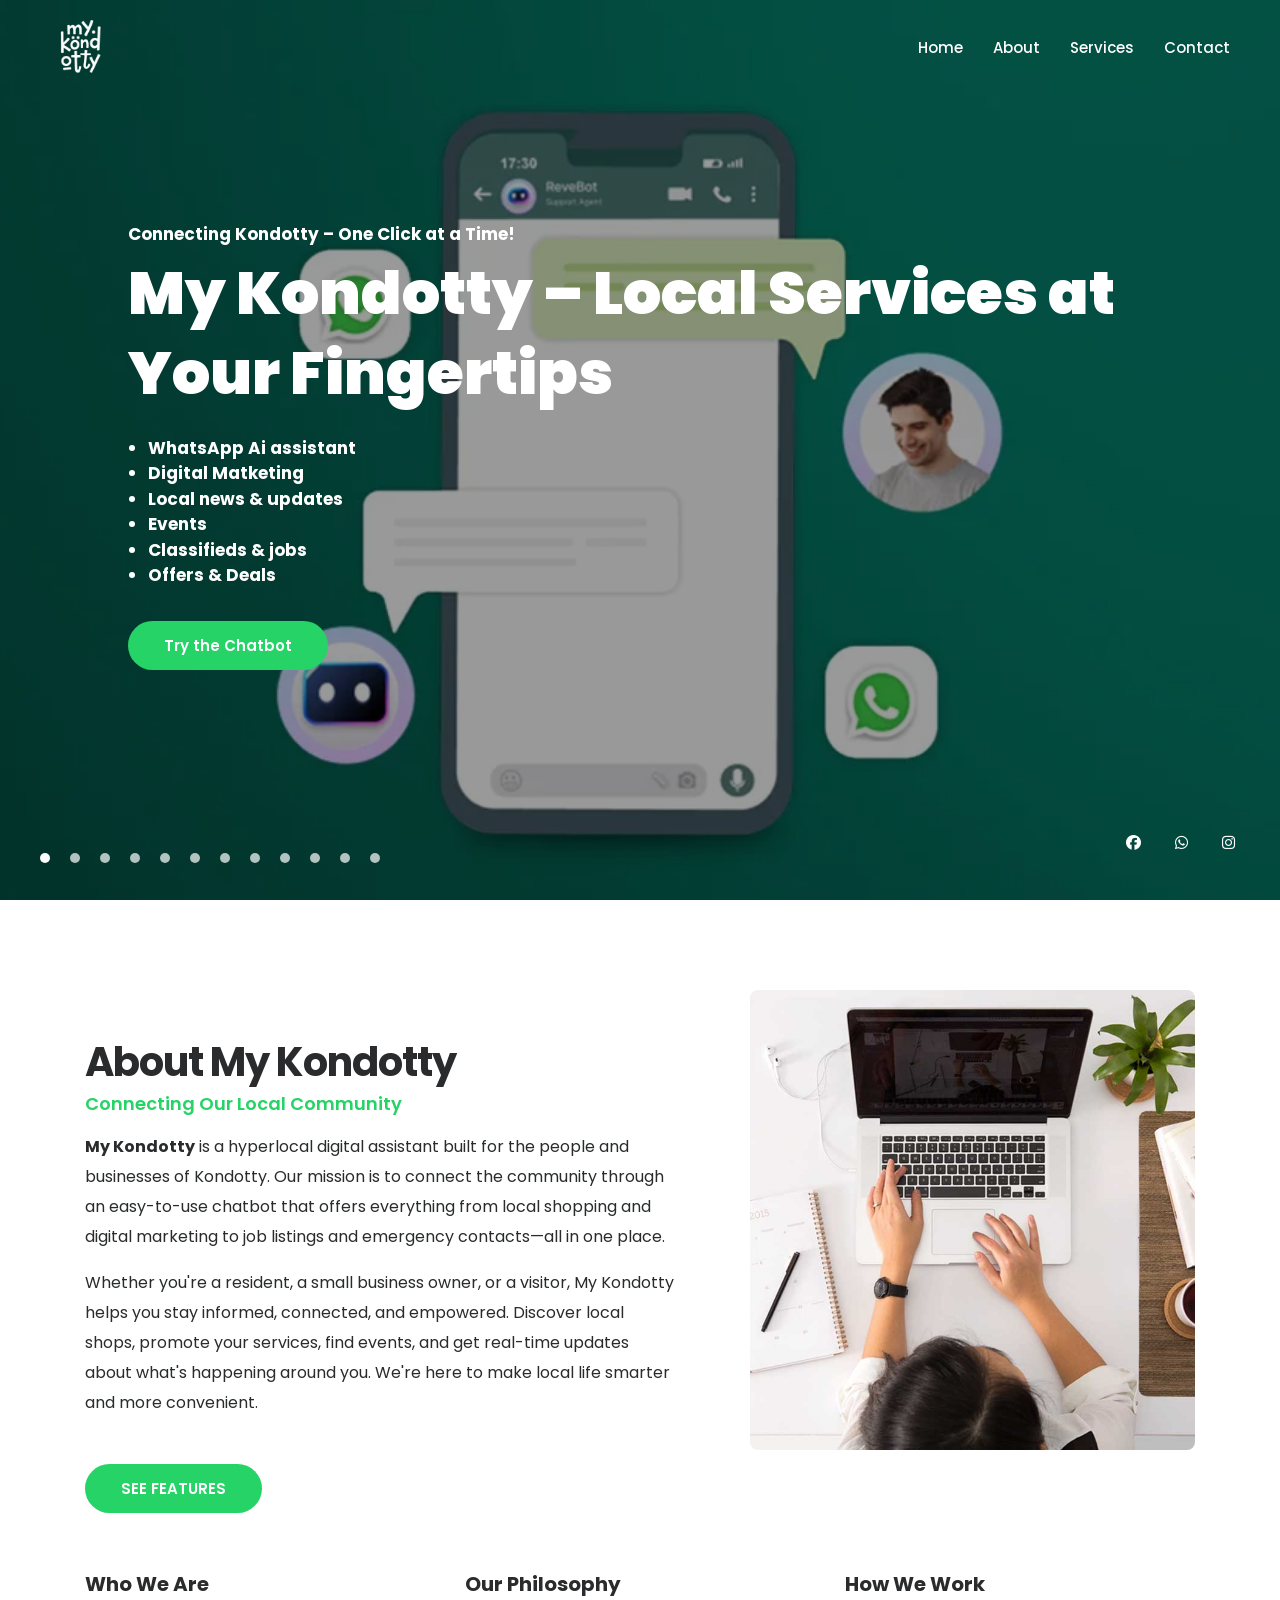
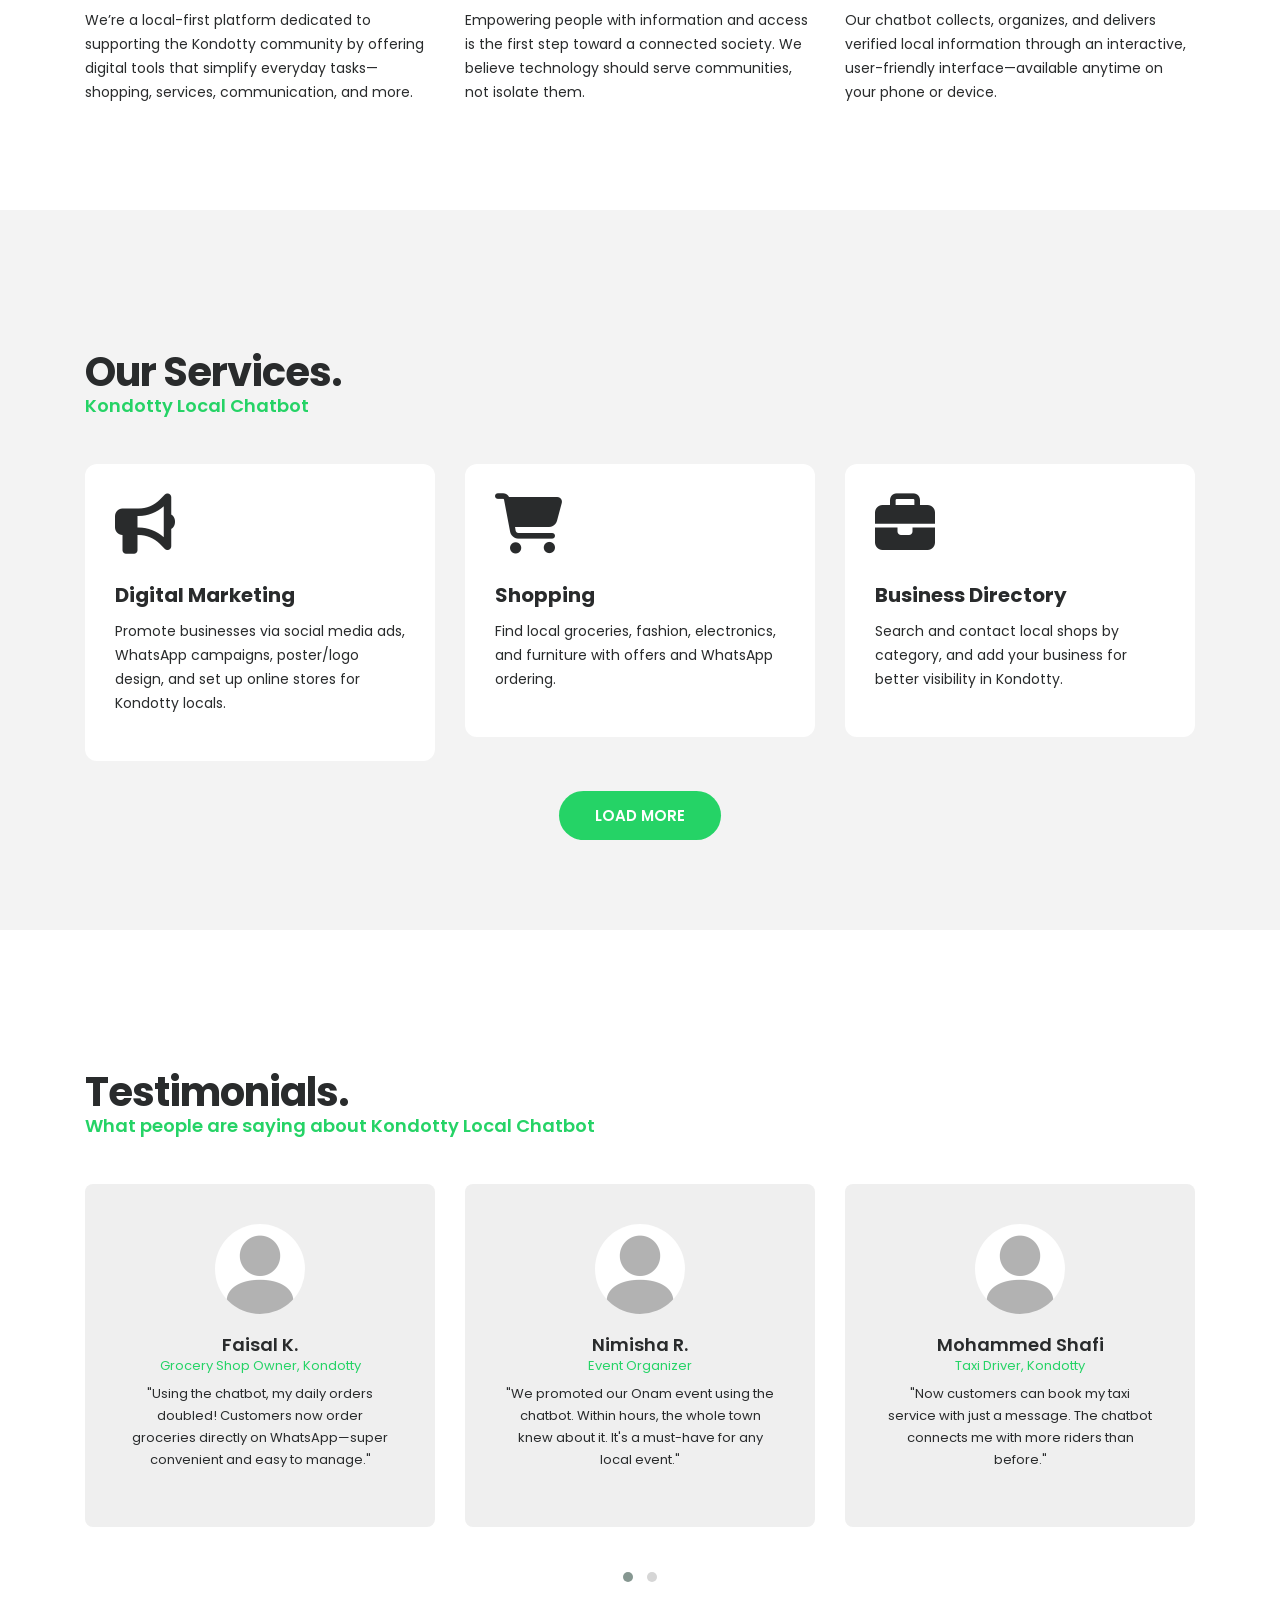
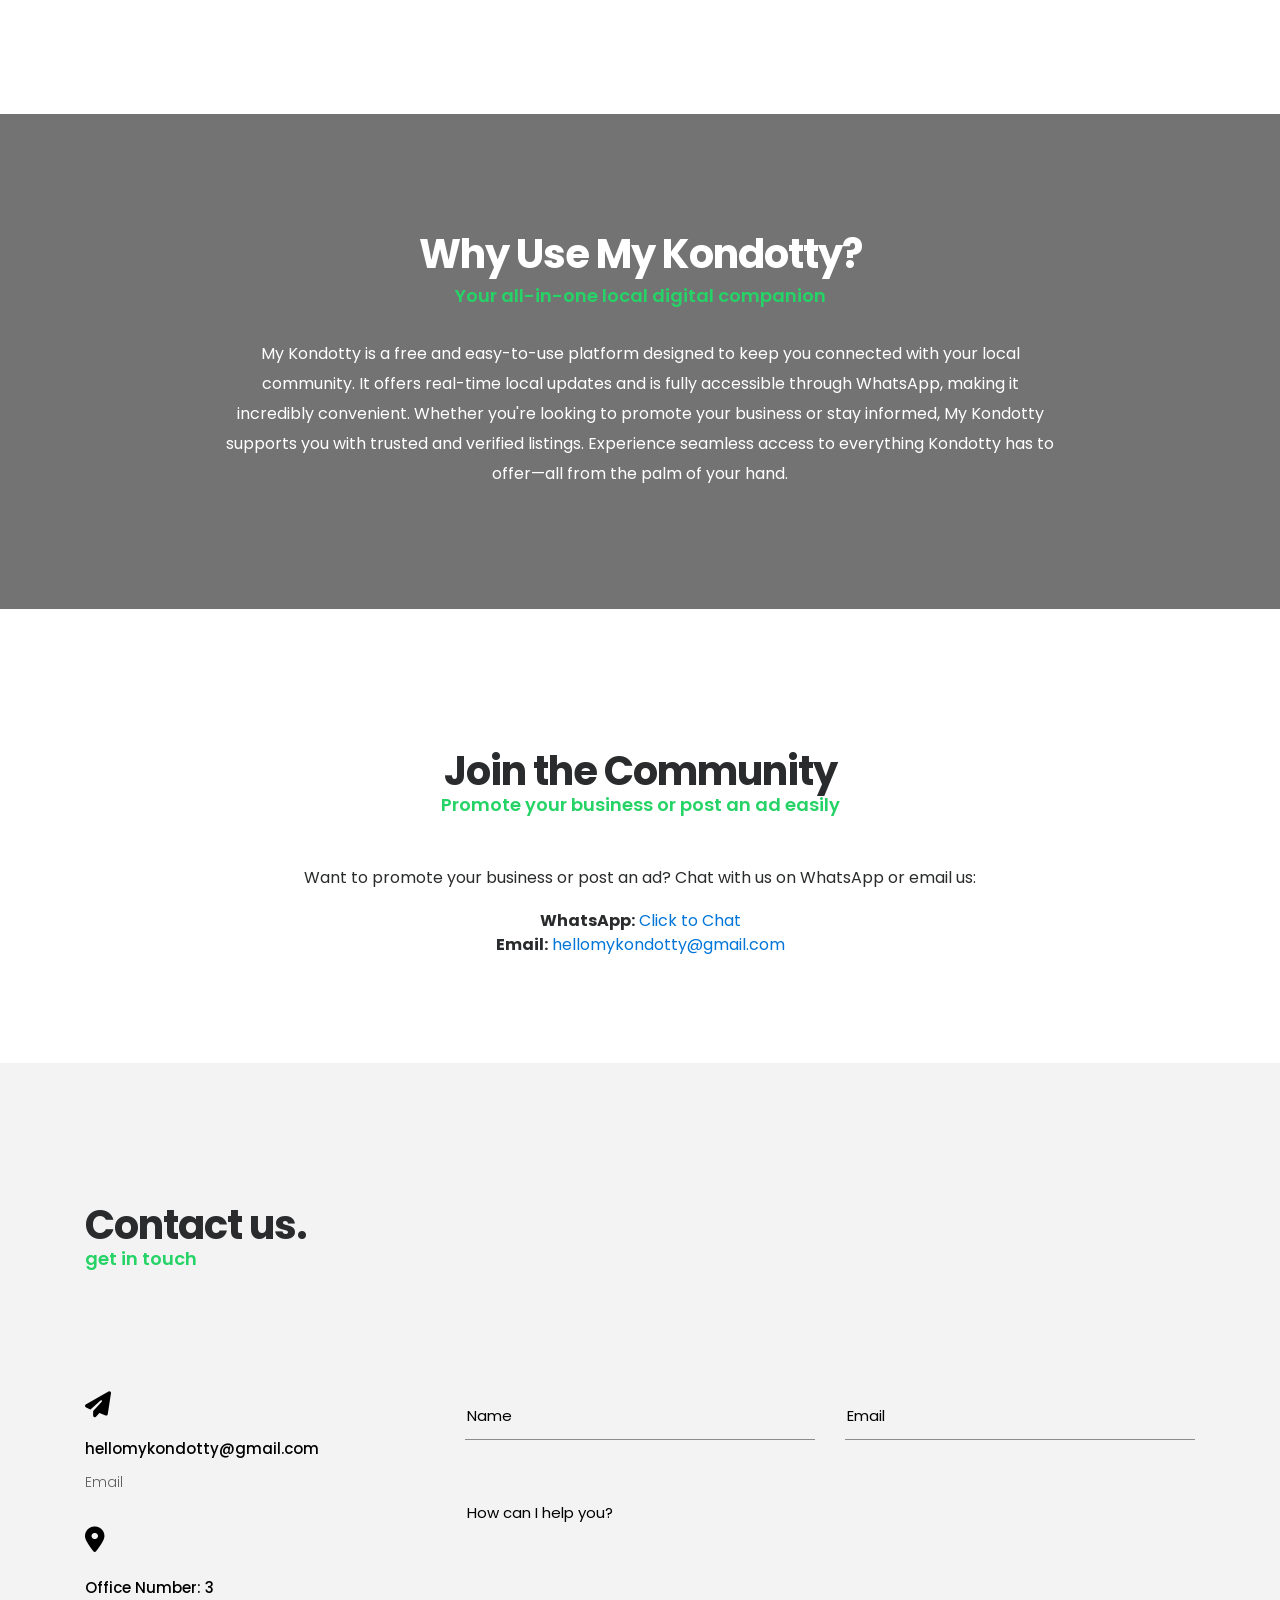
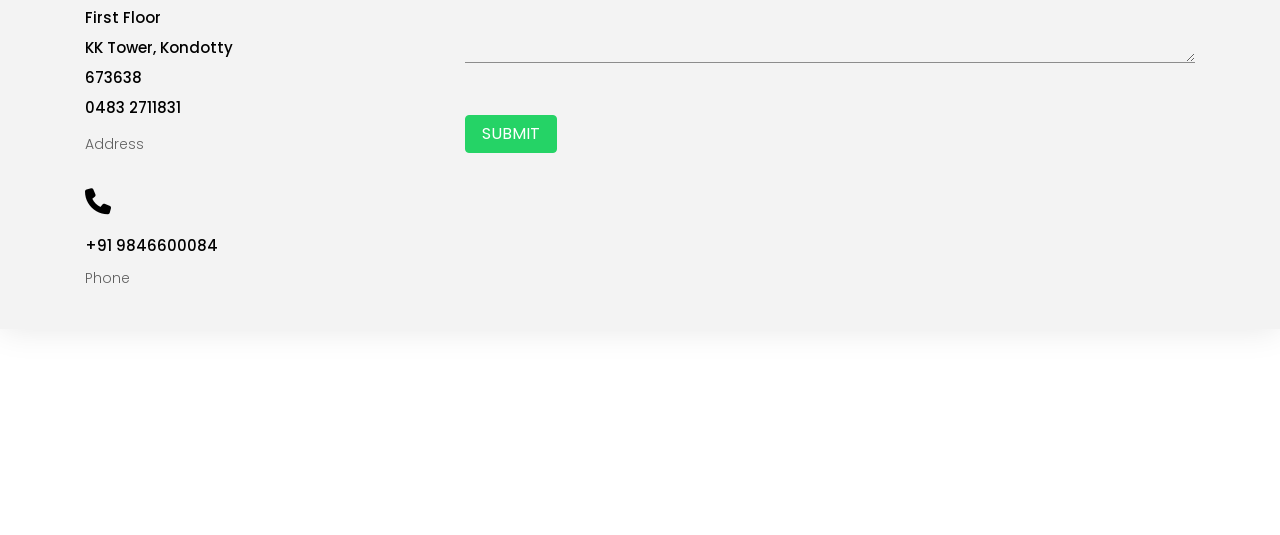
==== index.html @ e748c1de "up" ====
<!DOCTYPE html>
<html lang="en">

<head>
  <title>My Kondotty – Local Services at Your Fingertips</title>
  <meta charset="UTF-8">
  <meta name="description" content="My Kondotty – Local Services at Your Fingertips">
  <meta name="keywords" content="onepage, portfolio">
  <meta name="viewport" content="width=device-width, initial-scale=1.0">

  <!-- Favicon -->
  <link rel="icon" type="image/png" href="img/logo.png">

  <!-- Stylesheets -->
  <link rel="stylesheet" href="font/stylesheet.css" />
  <link rel="stylesheet" href="css/style.css" />

  <!-- Font icons -->
  <link rel="stylesheet" href="icon-fonts/fontawesome-5.0.6/css/fontawesome-all.min.css" />
  <link rel="stylesheet" href="icon-fonts/flat-icon/flaticon.css" />

  <!-- Google Font -->
  <link href="https://fonts.googleapis.com/css?family=Poppins:400,500,600,700,800&amp;display=swap" rel="stylesheet">
  <link rel="stylesheet" href="https://cdnjs.cloudflare.com/ajax/libs/font-awesome/6.4.0/css/all.min.css">

</head>
<style>
.button {
  display: inline-block;
  border: 0;
  font-weight: 600;
  padding: 13px 36px;
  color: #fff;
  font-size: 15px;
  line-height: 23px;
  border-radius: 50px;
  -webkit-border-radius: 50px;
  -moz-border-radius: 50px;
  -ms-border-radius: 50px;
  -o-border-radius: 50px;
  transition: all ease 0.3s;
  -webkit-transition: all ease 0.3s;
  -moz-transition: all ease 0.3s;
  -ms-transition: all ease 0.3s;
  -o-transition: all  ease 0.3s;
}
.button:hover {
  background: #fff;
  color: #000;
  text-decoration: none;
  box-shadow: 0px 0px 20px rgba(0, 0, 0, 0.2);
}
.button:active {
  background: #fff;
  color: #000;
  text-decoration: none;
  box-shadow: 0px 0px 20px rgba(0, 0, 0, 0.2);
}

.swiper-slide {
  background-position: center;
}

.site-btn {
  background-color: #25d366;
}
</style>
<body>

  <!-- PRELOADER -->
  <div id="preloader">
    <div class="loading-area">
      <div class="logo"><img src="img/logo.png" alt=""></div>
      <span>loading...</span>
    </div>
    <div class="left-side"></div>
    <div class="right-side"></div>
  </div>

<!-- HEADER 
==================================================-->
<header>
  <!-- Logo -->
  <div class="logo">
    <img src="img/logo.png" alt="">
  </div>
   <div class="nav-icon">
      <span></span>
      <span></span>
      <span></span>
  </div> 
  <!-- Navigation -->
  <nav>
    <ul>
      <li><a href="index.html"><span data-hover="Home">Home</span></a></li>
      <li><a href="about.html"><span data-hover="About">About</span></a></li>
      <li><a href="services.html"><span data-hover="Services">Services</span></a></li>
      <li><a href="contact.html"><span data-hover="Contact">Contact</span></a></li>
    </ul>
  </nav>
</header>

<div class="wrapper">

    <!-- SLIDER 
==================================================-->
<div class="hero" id="hero">
  <!-- Swiper -->
  <div class="swiper-container classic">
    <div class="swiper-wrapper">
      <!-- Slide: Digital Marketing -->
      <!-- New Slide for Kondotty Chatbot -->
      <div class="swiper-slide" style="background-image:url(img/whatsapp.jpg)">
        <div class="slider-content">
          <span>Connecting Kondotty – One Click at a Time!</span>
          <h1>My Kondotty – Local Services at Your Fingertips</h1>
          <span><ul style="margin-top: 20px; list-style-type: disc; padding-left: 20px; color: #fff;">
            <li>WhatsApp Ai assistant</li>
            <li>Digital Matketing</li>
            <li>Local news & updates</li>
            <li>Events </li>
            <li>Classifieds & jobs</li>
            <li>Offers & Deals</li>
          </ul></span>
          <br>
          <span><a href="https://wa.me/919846600084" target="_blank" class="btn btn-success button mt-3">Try the Chatbot</a></span>
          <!-- <a href="https://wa.me/919846600084"class="btn btn-success"> WhatsApp></a> -->
        </div>
      </div>
      <!-- Slide: Shopping -->
      <div class="swiper-slide" style="background-image:url(img/shoppingslide.jpg)">
        <div class="slider-content">
          <span>Local Shops at Your Fingertips</span>
          <h1>Shop Kondotty</h1>
          <span><ul style="margin-top: 20px; list-style-type: disc; padding-left: 20px; color: #fff;">
            <li>Grocery & Daily Needs</li>
            <li>Clothing & Fashion</li>
            <li>Electronics & Mobiles</li>
            <li>Furniture & Home Items</li>
            <li>Shop Offers & Discounts</li>
            <li>Order via WhatsApp</li>
          </ul></span>
          <br>
          <span><a href="https://wa.me/919846600084" target="_blank" class="btn btn-success button mt-3">Browse Deals</a></span>
        </div>
      </div>
      
      <!-- Slide: Business Directory -->
      <div class="swiper-slide" style="background-image:url(img/serviceslide.jpg)">
        <div class="slider-content">
          <span>Find Any Service or Shops</span>
          <h1>Local Business Directory</h1>
          <span><ul style="margin-top: 20px; list-style-type: disc; padding-left: 20px; color: #fff;">
            <li>Search Local Shops & Services</li>
            <li>View by Category (e.g., Medical, Auto, Hardware)</li>
            <li>Contact & Directions</li>
            <li>Add My Business</li>
          </ul></span>
          <br>
          <!-- <a href="#directory" class="site-btn top_30">Search Now</a> -->
          <span><a href="https://wa.me/919846600084" target="_blank" class="btn btn-success button mt-3">Search Now</a></span>
        </div>
      </div>
      <!-- Slide: Local News -->
      <div class="swiper-slide" style="background-image:url(img/newsslide.jpg)">
        <div class="slider-content">
          <span>Stay Updated with</span>
          <h1>Kondotty News</h1>
          <span><ul style="margin-top: 20px; list-style-type: disc; padding-left: 20px; color: #fff;">
            <li>Kondotty Area News</li>
            <li>Weather Alerts</li>
            <li>Traffic / Road Updates</li>
            <li>Government Announcements</li>
          </ul></span>
          <br>
          <!-- <a href="#directory" class="site-btn top_30">Search Now</a> -->
          <span><a href="https://wa.me/919846600084" target="_blank" class="btn btn-success button mt-3">Read Updates</a></span>
          <!-- <a href="#news" class="site-btn top_30">Read Updates</a> -->
        </div>
      </div>
      <div class="swiper-slide" style="background-image:url(img/digital-marketing.jpg)">
        <div class="slider-content">
          <span>Boost Your Business with</span>
          <h1>Digital Marketing</h1>
          <span><ul style="margin-top: 20px; list-style-type: disc; padding-left: 20px; color: #fff;">
            <li>Promote My Business</li>
            <li>Social Media Ads</li>
            <li>WhatsApp Business Setup</li>
            <li>Poster / Logo Design</li>
            <li>Website or Online Store Setup</li>
          </ul></span>
          <br>
          <!-- <a href="#directory" class="site-btn top_30">Search Now</a> -->
          <span><a href="https://wa.me/919846600084" target="_blank" class="btn btn-success button mt-3">Explore Now</a></span>
          <!-- <a href="#digital-marketing" class="site-btn top_30">Explore Now</a> -->
        </div>
      </div>
      <div class="swiper-slide" style="background-image:url(img/event.jpg)">
        <div class="slider-content">
          <span>Don't Miss What's Happening</span>
          <h1>Local Events</h1>
          <span>
            <ul style="margin-top: 20px; list-style-type: disc; padding-left: 20px; color: #fff;">
              <li>Upcoming Events & Programs</li>
              <li>Festival Celebrations</li>
              <li>Public Notices</li>
              <li>Add My Event</li>
            </ul>
          </span>
          <br>
          <span>
            <a href="https://wa.me/919846600084" target="_blank" class="btn btn-success button mt-3">Explore Now</a>
          </span>
        </div>
      </div>
      <div class="swiper-slide" style="background-image:url(img/jobs.jpg)">
        <div class="slider-content">
          <span>Find or Post with Ease</span>
          <h1>Classifieds & Jobs</h1>
          <span>
            <ul style="margin-top: 20px; list-style-type: disc; padding-left: 20px; color: #fff;">
              <li>Buy/Sell (Phones, Furniture, Bikes, etc.)</li>
              <li>Rental Homes / Property Listings</li>
              <li>Job Openings (Full-time, Part-time)</li>
              <li>Post a Job or Classified</li>
            </ul>
          </span>
          <br>
          <span>
            <a href="https://wa.me/919846600084" target="_blank" class="btn btn-success button mt-3">Explore Now</a>
          </span>
        </div>
      </div>
      <div class="swiper-slide" style="background-image:url(img/taxi.jpg)">
        <div class="slider-content">
          <span>Quick & Reliable Transport</span>
          <h1>Local Taxi Services</h1>
          <span>
            <ul style="margin-top: 20px; list-style-type: disc; padding-left: 20px; color: #fff;">
              <li>Book Local Auto / Taxi</li>
              <li>Airport Pickup / Drop</li>
              <li>Contact Local Drivers</li>
              <li>Share a Ride (Coming Soon)</li>
            </ul>
          </span>
          <br>
          <span>
            <a href="https://wa.me/919846600084" target="_blank" class="btn btn-success button mt-3">Explore Now</a>
          </span>
        </div>
      </div>
      <div class="swiper-slide" style="background-image:url(img/appoinment.webp)">
        <div class="slider-content">
          <span>Book Services Hassle-Free</span>
          <h1>Appointment & Booking</h1>
          <span>
            <ul style="margin-top: 20px; list-style-type: disc; padding-left: 20px; color: #fff;">
              <li>Doctor Appointments</li>
              <li>Beautician / Salon Booking</li>
              <li>Electrician / Plumber Visit</li>
              <li>Meeting or Service Slot Booking</li>
            </ul>
          </span>
          <br>
          <span>
            <a href="https://wa.me/919846600084" target="_blank" class="btn btn-success button mt-3">Explore Now</a>
          </span>
        </div>
      </div>
      <div class="swiper-slide" style="background-image:url(img/offer.avif)">
        <div class="slider-content">
          <span>Don't Miss a Deal</span>
          <h1>Offer Zone</h1>
          <span>
            <ul style="margin-top: 20px; list-style-type: disc; padding-left: 20px; color: #fff;">
              <li>Today’s Local Deals</li>
              <li>Festival / Seasonal Discounts</li>
              <li>Shop-specific Offers</li>
              <li>Submit Your Offer</li>
            </ul>
          </span>
          <br>
          <span>
            <a href="https://wa.me/919846600084" target="_blank" class="btn btn-success button mt-3">Explore Now</a>
          </span>
        </div>
      </div>
      <div class="swiper-slide" style="background-image:url(img/emergency-services.jpg)">
        <div class="slider-content">
          <span>Help When You Need It Most</span>
          <h1>Emergency Services</h1>
          <span>
            <ul style="margin-top: 20px; list-style-type: disc; padding-left: 20px; color: #fff;">
              <li>Police, Fire, Ambulance (with contact)</li>
              <li>Nearby Hospitals / Clinics</li>
              <li>Women / Child Helpline</li>
              <li>Disaster Help Numbers</li>
            </ul>
          </span>
          <br>
          <span>
            <a href="https://wa.me/919846600084" target="_blank" class="btn btn-success button mt-3">Explore Now</a>
          </span>
        </div>
      </div>
      <div class="swiper-slide" style="background-image:url(img/local-worker-services.jpg)">
        <div class="slider-content">
          <span>Skilled Help Near You</span>
          <h1>Local Worker Services</h1>
          <span>
            <ul style="margin-top: 20px; list-style-type: disc; padding-left: 20px; color: #fff;">
              <li>Electricians</li>
              <li>Plumbers</li>
              <li>Carpenters</li>
              <li>Cleaners & Housemaids</li>
              <li>Mechanics / Technicians</li>
              <li>Tailors / Beauticians</li>
              <li>Post a Work Request</li>
            </ul>
          </span>
          <br>
          <span>
            <a href="https://wa.me/919846600084" target="_blank" class="btn btn-success button mt-3">Explore Now</a>
          </span>
        </div>
      </div>
                                          
    </div>
    <!-- Add Pagination -->
    <div class="swiper-pagination"></div>
  </div>

  <!-- Social Links -->
  <div class="social">
    <a href="https://www.facebook.com/share/15vvh87edX/?mibextid=wwXIfr"><i class="fab fa-facebook"></i></a>
    <a href="https://wa.me/919846600084"><i class="fab fa-whatsapp" aria-hidden="true"></i></a>
    <a href="https://www.instagram.com/my.kondotty?igsh=MXNwcGh4cWpsdzNvNA%3D%3D&utm_source=qr "><i class="fab fa-instagram" aria-hidden="true"></i></a>
  </div>
</div>


    <!-- ABOUT 
==================================================-->
<section id="about" class="about">
  <div class="container wow fadeInUp">
    <div class="row">
      <!-- Left Side -->
      <div class="col-lg-7 text box-animation">
        <div class="section-title bottom_15 top_30">
          <h2 class="title mb-3">About My Kondotty</h2>
          <span>Connecting Our Local Community</span>
        </div>
        <p><strong>My Kondotty</strong> is a hyperlocal digital assistant built for the people and businesses of Kondotty. Our mission is to connect the community through an easy-to-use chatbot that offers everything from local shopping and digital marketing to job listings and emergency contacts—all in one place.</p>
        <p>Whether you're a resident, a small business owner, or a visitor, My Kondotty helps you stay informed, connected, and empowered. Discover local shops, promote your services, find events, and get real-time updates about what's happening around you. We're here to make local life smarter and more convenient.</p>
        <a href="#portfolio" class="site-btn top_30">SEE FEATURES</a>
      </div>
      <!-- Right Side -->
      <div class="col-lg-5 image">
        <figure>
          <img src="img/about.jpg" alt="My Kondotty">
        </figure>
      </div>
    </div> <!-- row end -->

    <div class="row top_60 infos">
      <div class="col-lg-4 info">
        <h3 class="second-title">Who We Are</h3>
        <p>We’re a local-first platform dedicated to supporting the Kondotty community by offering digital tools that simplify everyday tasks—shopping, services, communication, and more.</p>
      </div>
      <div class="col-lg-4 info">
        <h3 class="second-title">Our Philosophy</h3>
        <p>Empowering people with information and access is the first step toward a connected society. We believe technology should serve communities, not isolate them.</p>
      </div>
      <div class="col-lg-4 info">
        <h3 class="second-title">How We Work</h3>
        <p>Our chatbot collects, organizes, and delivers verified local information through an interactive, user-friendly interface—available anytime on your phone or device.</p>
      </div>
    </div>
  </div> <!-- container end -->
</section>


    <!-- SERVICES 
==================================================-->
<section id="services" class="services graybg">
  <div class="container wow fadeInUp">
    <div class="section-title bottom_15 top_30">
      <h2 class="title">Our Services.</h2>
      <span>Kondotty Local Chatbot</span>
    </div>
    <!-- Services -->
    <div class="row">
      <!-- Digital Marketing -->
      <div class="col-lg-4">
        <div class="service">
          <i class="fas fa-bullhorn"></i>
          <h3 class="second-title">Digital Marketing</h3>
          <p>Promote businesses via social media ads, WhatsApp campaigns, poster/logo design, and set up online stores for Kondotty locals.</p>
        </div>
      </div>
      <!-- Shopping -->
      <div class="col-lg-4">
        <div class="service">
          <i class="fas fa-shopping-cart"></i> <!-- For Shopping -->
          <h3 class="second-title">Shopping</h3>
          <p>Find local groceries, fashion, electronics, and furniture with offers and WhatsApp ordering.</p>
        </div>
      </div>
      <!-- Business Directory -->
      <div class="col-lg-4">
        <div class="service">
          <i class="fas fa-briefcase"></i> <!-- For Business Directory -->
          <h3 class="second-title">Business Directory</h3>
          <p>Search and contact local shops by category, and add your business for better visibility in Kondotty.</p>
        </div>
      </div>
      <div class="col-lg-12 text-center">
        <a href="services.html" class="site-btn top_30">LOAD MORE</a>
      </div>
    </div>
  </div> <!-- container end -->
</section>

    <!-- TESTIMONIALS 
==================================================-->
<section class="testimonial" id="testimonials">
  <div class="container wow fadeInUp">
    <div class="section-title bottom_15 top_30">
      <h2 class="title">Testimonials.</h2>
      <span>What people are saying about Kondotty Local Chatbot</span>
    </div>
    <div class="owl-carousel owl-theme testimonials" data-autoplay="true" data-items-desktop="3"
      data-items-desktop-small="3" data-items-tablet="2" data-items-tablet-small="1" data-margin="30">

      <!-- Testimonial 1 -->
      <div class="item">
        <div class="outitem">
          <figure><img src="img/default.jpg" alt="shop owner"></figure>
          <div class="name">
            <h3 class="title">Faisal K.</h3>
            <span>Grocery Shop Owner, Kondotty</span>
          </div>
          <p>"Using the chatbot, my daily orders doubled! Customers now order groceries directly on WhatsApp—super convenient and easy to manage."</p>
        </div>
      </div>

      <!-- Testimonial 2 -->
      <div class="item">
        <div class="outitem">
          <figure><img src="img/default.jpg" alt="event planner"></figure>
          <div class="name">
            <h3 class="title">Nimisha R.</h3>
            <span>Event Organizer</span>
          </div>
          <p>"We promoted our Onam event using the chatbot. Within hours, the whole town knew about it. It's a must-have for any local event."</p>
        </div>
      </div>

      <!-- Testimonial 3 -->
      <div class="item">
        <div class="outitem">
          <figure><img src="img/default.jpg" alt="user"></figure>
          <div class="name">
            <h3 class="title">Mohammed Shafi</h3>
            <span>Taxi Driver, Kondotty</span>
          </div>
          <p>"Now customers can book my taxi service with just a message. The chatbot connects me with more riders than before."</p>
        </div>
      </div>

      <!-- Testimonial 4 -->
      <div class="item">
        <div class="outitem">
          <figure><img src="img/default.jpg" alt="resident"></figure>
          <div class="name">
            <h3 class="title">Ruksana M.</h3>
            <span>Local Resident</span>
          </div>
          <p>"From job listings to local deals, I use the Kondotty chatbot almost daily. It feels like having a digital assistant for our town."</p>
        </div>
      </div>

    </div>
  </div>
</section>


   

    <!-- NEWSLETTER 
================================================== -->
<section class="newsletter imagebg text-center">
  <div class="container">
    <div class="section-title center bottom_15 top_30 bottom_45">
      <h2 class="title" style="line-height: 40px;">Why Use My Kondotty?</h2>
      <span>Your all-in-one local digital companion</span>
    </div>
    <p>
      My Kondotty is a free and easy-to-use platform designed to keep you connected with your local community. 
      It offers real-time local updates and is fully accessible through WhatsApp, making it incredibly convenient. 
      Whether you're looking to promote your business or stay informed, My Kondotty supports you with trusted and verified listings. 
      Experience seamless access to everything Kondotty has to offer—all from the palm of your hand.
    </p>
  </div>
</section>


    <!-- OUR NEWS 
================================================== -->
<section id="join" class="join-community text-center">
  <div class="container wow fadeInUp">
    <div class="section-title bottom_15 top_30 bottom_45">
      <h2 class="title">Join the Community</h2>
      <span>Promote your business or post an ad easily</span>
    </div>
    <p>Want to promote your business or post an ad? Chat with us on WhatsApp or email us:</p>
    <ul class="list-unstyled top_20">
      <li><strong>WhatsApp:</strong> <a href="https://wa.me/919846600084" target="_blank">Click to Chat</a></li>
      <li><strong>Email:</strong> <a href="mailto:hellomykondotty@gmail.com ">hellomykondotty@gmail.com </a></li>
    </ul>
  </div>
</section>


    <!-- CONTACT
================================================== -->
    <section id="contact" class="contact graybg">
      <div class="container wow fadeInUp">
        <div class="section-title bottom_15 top_30 bottom_45">
          <h2 class="title">Contact us.</h2>
          <span>get in touch</span>
        </div>
        <!-- Map -->
        

        <div class="getintouch row top_120">
          <!-- contact info -->
          <div class="col-lg-4 contact-info box-animation">
            <!-- info -->
            <div class="info">
              <i class="fas fa-paper-plane"></i>
              <a href="mailto:hellomykondotty@gmail.com">hellomykondotty@gmail.com</a>
              <p> Email </p>
            </div>
            <!-- info -->
            <div class="info top_30">
              <i class="fas fa-map-marker-alt"></i>
              <p class="text">
                Office Number: 3<br>
                First Floor<br>
                KK Tower, Kondotty<br>
                673638<br>
                0483 2711831
              </p>
              <p>Address</p>
            </div>
            <!-- info -->
            <div class="info top_30">
              <i class="fas fa-phone"></i>
              <a href="#">+91 9846600084</a>
              <p> Phone </p>
            </div>
          </div>
          <div class="col-lg-8 contact-form box-animation">
            <!-- contact form -->
            <form class="contact-form">
              <div class="row">
                <!--Name-->
                <div class="col-md-6">
                  <input class="form-inp" type="text" placeholder="Name">
                </div>
                <!--Email-->
                <div class="col-md-6">
                  <input class="form-inp" type="text" placeholder="Email">
                </div>
                <div class="col-md-12">
                  <!--Message-->
                  <textarea placeholder="How can I help you?" rows="7"></textarea>
                  <button id="con_submit" class="btn btn-success top_45 pull-right" type="submit">SUBMIT</button>
                </div>
              </div>
            </form>
          </div>
        </div>

      </div> <!-- Container end -->

      

    </section>

  </div>
  <!-- FOOTER 
================================================== -->
  <footer>
    <div class="container">
      <div class="row">
        <!-- Copyright -->
        <div class="col-lg-4 copyright">
          <a href="index.html"><img src="img/logo.png" alt=""></a>
          <p class="mt-2">© 2025 My Kondotty Creative Agency.</p>
          <p class="policy-link"><a href="privacy_policy.html">Privacy Policy</a></p>
        </div>
        <!-- Social -->
        <div class="col-lg-4 ftr-social">
          <div class="social">
            <a href="https://www.facebook.com/share/15vvh87edX/?mibextid=wwXIfr"><i class="fab fa-facebook"></i> </a>
            <a href="https://wa.me/919846600084"><i class="fab fa-whatsapp" aria-hidden="true"></i> </a>
            <a href="https://www.instagram.com/my.kondotty?igsh=MXNwcGh4cWpsdzNvNA%3D%3D&utm_source=qr "><i class="fab fa-instagram" aria-hidden="true"></i> </a>
            <!-- <a href="#"><i class="fab fa-behance" aria-hidden="true"></i> </a>
            <a href="#"><i class="fab fa-dribbble" aria-hidden="true"></i> </a> -->
          </div>
        </div>
        <!-- Get In Touch -->
        <div class="col-lg-4 getintouch">
          <h3 class="title">Get In Touch</h3>
          <p>hellomykondotty@gmail.com</p>
        </div>
      </div>
    </div>
  </footer>

  <!-- Javascripts -->
  <script src="js/jquery-2.1.4.min.js"></script>
  <script src="js/plugins.js"></script>
  <script src="js/main.js"></script>
  
  <script>
    document.addEventListener("scroll", function () {
      const navbar = document.querySelector(".navbar");
      if (window.scrollY > window.innerHeight * 1.1) { // 110vh
        navbar.classList.add("scrolled");
      } else {
        navbar.classList.remove("scrolled");
      }
    });
  </script>
</body>

</html>
---- font/stylesheet.css ----
@font-face {
    font-family: 'Gilroy';
    src: url('Gilroy-Bold.eot');
    src: url('Gilroy-Boldd41d.eot?#iefix') format('embedded-opentype'),
        url('Gilroy-Bold.woff2') format('woff2'),
        url('Gilroy-Bold.woff') format('woff'),
        url('Gilroy-Bold.ttf') format('truetype');
    font-weight: bold;
    font-style: normal;
}

@font-face {
    font-family: 'Gilroy';
    src: url('Gilroy-ExtraBold.eot');
    src: url('Gilroy-ExtraBoldd41d.eot?#iefix') format('embedded-opentype'),
        url('Gilroy-ExtraBold.woff2') format('woff2'),
        url('Gilroy-ExtraBold.woff') format('woff'),
        url('Gilroy-ExtraBold.ttf') format('truetype');
    font-weight: 800;
    font-style: normal;
}

@font-face {
    font-family: 'Gilroy';
    src: url('Gilroy-Black.eot');
    src: url('Gilroy-Blackd41d.eot?#iefix') format('embedded-opentype'),
        url('Gilroy-Black.woff2') format('woff2'),
        url('Gilroy-Black.woff') format('woff'),
        url('Gilroy-Black.ttf') format('truetype');
    font-weight: 900;
    font-style: normal;
}

@font-face {
    font-family: 'Gilroy';
    src: url('Gilroy-Regular.eot');
    src: url('Gilroy-Regulard41d.eot?#iefix') format('embedded-opentype'),
        url('Gilroy-Regular.woff2') format('woff2'),
        url('Gilroy-Regular.woff') format('woff'),
        url('Gilroy-Regular.ttf') format('truetype');
    font-weight: normal;
    font-style: normal;
}
---- css/style.css ----
/* --------------------------------- */
/* Css Styles                        */
/*---------------------------------- */

/**
    Cenky  - Portfolio Template 
    Author : Soonlabs
    Copyright 2019


/* Table of Content
==================================================

    1. Body and Core Css
    2. Home Section
    3. About Section
    4. Portfolio Section
    5. News Page
    6. Contact Page
    6. Color 
    7. Responsive
*/ 

@import url("margins.css");
@import url("reset.css");
@import url("assets.css");


/*------------------------ 1 Body and Core Css ------------------------*/   
html, body {
  position: relative;
}

body{
  font-family: 'Poppins', sans-serif;
  padding-bottom: 206px;
}

p{
  font-size: 16px;
  line-height: 30px;
}

button{
  font-family: 'Poppins', sans-serif;
  border: 0;
}

.wrapper {
  position: relative;
  z-index: 1;
  overflow: hidden;
  background: #fff;
  box-shadow: 0px 0px 32px 0px rgba(0, 0, 0, 0.10);
}

#preloader {
  height: 100%;
  position: fixed;
  width: 100%;
  z-index: 5000;
}

#preloader .logo{
margin-bottom: 10px;
}

#preloader.loaded .loading-area {
  opacity: 0;
}

#preloader.loaded{
  visibility: hidden;
}

#preloader .loading-area {
  opacity: 1;
  position: absolute;
  width: 50%;
  top: 50%;
  left: 50%;
  transform: translate(-50%, -50%);
  text-align: center;
  z-index: 1;
  -webkit-transition: all 0.3s ease-in-out;
  -moz-transition: all 0.3s ease-in-out;
  transition: all 0.3s ease-in-out;
  color: #828282;
  display: flex;
  flex-direction: column;
  align-items: center;
}

#preloader .loading-area img{
  height: 30px;
}

#preloader.loaded .left-side {
  transform: translateX(-100%);
  transition-delay: 1s;
}

#preloader .left-side {
  left: 0;
}

#preloader.loaded .right-side {
  transform: translateX(100%);
  transition-delay: 1s;
}

#preloader .right-side {
  right: 0;
}

#preloader .left-side, #preloader .right-side {
  background: #111;
  height: 100%;
  position: absolute;
  width: 50%;
  -webkit-transition: all 0.6s ease-in-out;
  -moz-transition: all 0.6s ease-in-out;
  transition: all 0.6s ease-in-out;
}

/* Nav Icon */  


.nav-icon {
  float: right;
  width: 34px;
  height: 18px;
  position: relative;
  -webkit-transform: rotate(0deg);
  -moz-transform: rotate(0deg);
  -o-transform: rotate(0deg);
  transform: rotate(0deg);
  -webkit-transition: .5s ease-in-out;
  -moz-transition: .5s ease-in-out;
  -o-transition: .5s ease-in-out;
  transition: .5s ease-in-out;
  cursor: pointer;
}


.nav-icon span {
  display: block;
  position: absolute;
  height: 3px;
  width: 100%;
  background: #fff;
  opacity: 1;
  -webkit-transform: rotate(0deg);
  -moz-transform: rotate(0deg);
  -o-transform: rotate(0deg);
  transform: rotate(0deg);
  -webkit-transition: .25s ease-in-out;
  -moz-transition: .25s ease-in-out;
  -o-transition: .25s ease-in-out;
  transition: .25s ease-in-out;
}

.nav-icon:hover span:nth-child(3){
  width: 100%;
}

.nav-icon span:nth-child(1) {
top: 0px;
-webkit-transform-origin: left center;
-moz-transform-origin: left center;
-o-transform-origin: left center;
transform-origin: left center;
}

.nav-icon span:nth-child(2) {
top: 7px;
-webkit-transform-origin: left center;
-moz-transform-origin: left center;
-o-transform-origin: left center;
transform-origin: left center;
}

.nav-icon span:nth-child(3) {
top: 14px;
-webkit-transform-origin: left center;
-moz-transform-origin: left center;
-o-transform-origin: left center;
transform-origin: left center;    
width: 60%;
right: 0 !important;
}

.nav-icon {
  margin-top: 20px;
}


/* Menu When Open */

header.open .nav-icon span{
  width: 70%; 
}

header.open .nav-icon:hover span:nth-child(3){
  width: 70%;
}

header.open .nav-icon span:nth-child(1) {
-webkit-transform: rotate(45deg);
-moz-transform: rotate(45deg);
-o-transform: rotate(45deg);
transform: rotate(45deg);
top: 0px;
left: 8px;
}

header.open .nav-icon span:nth-child(2) {
width: 0%;
opacity: 0;
}

header.open .nav-icon span:nth-child(3) {
-webkit-transform: rotate(-45deg);
-moz-transform: rotate(-45deg);
-o-transform: rotate(-45deg);
transform: rotate(-45deg);
top: 17px;
left: 8px;
}

header{
  position: absolute;
  width: 100%;
  z-index: 2;
  padding: 17px 50px;
  z-index: 100;
}

header.fixed{
  position: fixed;
  background: #000;
}

header .logo{
  float: left;
}

header .logo img{
  width: 10%;
}

@media screen and (max-width: 1024px) {
  header .logo img{
    width: 20%;
  }
  
}

@media screen and (max-width: 426px) {
  header .logo img{
    width: 30%;
  }
  
}

@media screen and (max-width: 376px) {
  header .logo img{
    width: 40%;
  }
  
}

@media screen and (max-width: 450px) {
  .slider-content h1 {
    font-size: 50px;
    line-height: 70px;
}
}

nav ul {
  margin-top: 20px;
}

header nav{
  float: right;
}

header nav ul li{
  float: left;
  margin-left: 30px;
}


header nav ul li a span:before {
  position: absolute;
  top: 100%;
  width: 100%;
  left: 0;
  content: attr(data-hover);
}

header nav ul li a span {
  position: relative;
  display: block;
  -webkit-transition: -webkit-transform 0.2s;
  transition: transform 0.2s;
  transform-origin: 100% 0%;
}

header nav ul li:hover a span {
-webkit-transform: translateY(-100%);
transform: translateY(-100%);
transform-origin: 0% 0%;
}

header nav ul li a{
  color: #fff;
  font-size: 15px;
  font-weight: 500;
  overflow: hidden;
  display: inline-block;
}

header nav ul li a:hover{
  color: #fff;
}

header .active{
  color: #fff;
  opacity: .5;
}

header nav ul li a:focus{
  color: #fff;
}

/* Loader */
.loader {
  height: 32px;
  width: 32px;
  -webkit-animation: loader-1-1 4.8s linear infinite;
  animation: loader-1-1 4.8s linear infinite;
}

@-webkit-keyframes loader-1 {
  0% {
    -webkit-transform: rotate(0deg);
  }
  100% {
    -webkit-transform: rotate(360deg);
  }
}
@keyframes loader-1 {
  0% {
    transform: rotate(0deg);
  }
  100% {
    transform: rotate(360deg);
  }
}
.loader span {
  display: block;
  position: absolute;
  top: 0;
  left: 0;
  bottom: 0;
  right: 0;
  margin: auto;
  height: 32px;
  width: 32px;
  clip: rect(0, 32px, 32px, 16px);
  -webkit-animation: loader-2 1.2s linear infinite;
  animation: loader-2 1.2s linear infinite;
}

@-webkit-keyframes loader-2 {
  0% {
    -webkit-transform: rotate(0deg);
  }
  100% {
    -webkit-transform: rotate(220deg);
  }
}
@keyframes loader-2 {
  0% {
    transform: rotate(0deg);
  }
  100% {
    transform: rotate(220deg);
  }
}
.loader span::after {
  content: "";
  position: absolute;
  top: 0;
  left: 0;
  bottom: 0;
  right: 0;
  margin: auto;
  height: 32px;
  width: 32px;
  clip: rect(0, 32px, 32px, 16px);
  border: 3px solid #111;
  border-radius: 50%;
  -webkit-animation: loader-3 1.2s cubic-bezier(0.77, 0, 0.175, 1) infinite;
  animation: loader-3 1.2s cubic-bezier(0.77, 0, 0.175, 1) infinite;
}

@-webkit-keyframes loader-3 {
  0% {
    -webkit-transform: rotate(-140deg);
  }
  50% {
    -webkit-transform: rotate(-160deg);
  }
  100% {
    -webkit-transform: rotate(140deg);
  }
}
@keyframes loader-3 {
  0% {
    transform: rotate(-140deg);
  }
  50% {
    transform: rotate(-160deg);
  }
  100% {
    transform: rotate(140deg);
  }
}

#infscr-loading {
  position: absolute;
  left: 50%;
  margin-left: -15px;
  bottom: 10px;
}

#infscr-loading img {
  display: none;
}


/*------------------------ Home Section ------------------------*/   

.hero {
  position: relative;
  height: 100vh;
  margin: 0;
  padding: 0;
}

.hero .social{
  position: absolute;
  z-index: 10;
  right: 45px;
  bottom: 45px;
}

.hero .static-image{
  height: 100%;
  background-size: cover;
  display: table;
  width: 100%;
}

.hero .static-image:before{
  content: '';
  background: rgba(0, 0, 0, 0.4);
  position: absolute;
  width: 100%;
  height: 100%;
}

.hero .static-image .slider-content{
  position: relative;
  z-index: 2;
  text-align: left;
  width: 100%;
  display: table-cell;
  vertical-align: middle;
}

.hero .static-image .slider-content h1{
  opacity: 1;
}

.hero .static-image .slider-content span{
  opacity: 1;
}

.hero .static-image .slider-content .site-btn{
  opacity: 1;
}

.hero .static-image.typed h1 span{
  font-size: inherit;
  transform: none;
}

.hero .static-image.typed h1 span:before{
  display: none;
}

.hero .social a{
  margin-left: 30px;
}

.social a{
  color: #fff;
  font-size: 15px;
}

.swiper-slide:before{
  content: '';
  position: absolute;
  width: 100%;
  height: 100%;
  background: rgba(0, 0, 0, 0.40);
  top: 0;
  z-index: 1;
}

.swiper-pagination{
  text-align: left;
}

.swiper-container-horizontal>.swiper-pagination-bullets, .swiper-pagination-custom, .swiper-pagination-fraction {
  bottom: 30px;
  left: 30px;
}

.swiper-pagination-bullet {
  width: 10px;
  height: 10px;
  background: #fff;
  opacity: .7;
  cursor: pointer;
}

.swiper-pagination-bullet-active {
  opacity: 1;
}

.swiper-container-horizontal>.swiper-pagination-bullets .swiper-pagination-bullet {
  margin: 0px 10px;
}

.swiper-container-vertical>.swiper-pagination-bullets {
  right: 45px;
}

.swiper-container-vertical>.swiper-pagination-bullets .swiper-pagination-bullet {
  margin: 15px 0;
  display: block;
}
.swiper-container {
  width: 100%;
  height: 100%;
}
.swiper-slide {
  text-align: center;
  font-size: 18px;
  background: #fff;
  display: -webkit-box;
  display: -ms-flexbox;
  display: -webkit-flex;
  display: flex;
  -webkit-box-pack: center;
  -ms-flex-pack: center;
  -webkit-justify-content: center;
  justify-content: center;
  -webkit-box-align: center;
  -ms-flex-align: center;
  -webkit-align-items: center;
  align-items: center;
  background-size: cover;
}

.slider-content{
  position: relative;
  z-index: 2;
  text-align: left;
  width: 80%;
}

.slider-content h1{
  color: #fff;
  font-size: 60px;
  font-weight: 900;
  line-height: 80px;
  opacity: 0;
  transform: translateX(100px);
  -webkit-transform: translateX(100px);
  -moz-transform: translateX(100px);
  -ms-transform: translateX(100px);
  -o-transform: translateX(100px);
}

.slider-content span{
  color: #fff;
  font-weight: 700;
  font-size: 17px;
  position: relative;
  bottom: 5px;
  opacity: 0;
  transform: translateX(100px);
  -webkit-transform: translateX(100px);
  -moz-transform: translateX(100px);
  -ms-transform: translateX(100px);
  -o-transform: translateX(100px);
  display: inline-block;
}

.slider-content span:before{
  content: '';
  width: 40px;
  height: 3px;
  position: absolute;
  top: -17px;
}

.site-btn{
  display: inline-block;
  border: 0;
  font-weight: 600;
  padding: 13px 36px;
  color: #fff;
  font-size: 15px;
  line-height: 23px;
  border-radius: 50px;
  -webkit-border-radius: 50px;
  -moz-border-radius: 50px;
  -ms-border-radius: 50px;
  -o-border-radius: 50px;
  transition: all ease 0.3s;
  -webkit-transition: all ease 0.3s;
  -moz-transition: all ease 0.3s;
  -ms-transition: all ease 0.3s;
  -o-transition: all  ease 0.3s;
}

.site-btn:hover{
  color: #fff;
}

.slider-content .site-btn{
  margin-top: 30px;
  display: inline-block;
  opacity: 0;
  transform: translateX(100px);
  -webkit-transform: translateX(100px);
  -moz-transform: translateX(100px);
  -ms-transform: translateX(100px);
  -o-transform: translateX(100px);
}

.swiper-slide-active .slider-content h1{
  opacity: 1;
  transform: translateX(0);
  -webkit-transform: translateX(0);
  -moz-transform: translateX(0);
  -ms-transform: translateX(0);
  -o-transform: translateX(0);
  transition: all ease 0.3s 0.6s;
  -webkit-transition: all ease 0.3s 0.6s;
  -moz-transition: all ease 0.3s 0.6s;
  -ms-transition: all ease 0.3s 0.6s;
  -o-transition: all ease 0.3s 0.6s;
}

.swiper-slide-active .slider-content span{
  opacity: 1;
  transform: translateX(0);
  -webkit-transform: translateX(0);
  -moz-transform: translateX(0);
  -ms-transform: translateX(0);
  -o-transform: translateX(0);
  transition: all ease 0.3s 0.5s;
  -webkit-transition: all ease 0.3s 0.5s;
  -moz-transition: all ease 0.3s 0.5s;
  -ms-transition: all ease 0.3s 0.5s;
  -o-transition: all ease 0.3s 0.5s;
}

.swiper-slide-active .slider-content .site-btn{
  opacity: 1;
  transform: translateX(0);
  transition-property: transform,opacity;
  -webkit-transition-property: transform,opacity;
  -moz-transition-property: transform,opacity;
  -ms-transition-property: transform,opacity;
  -o-transition-property: transform,opacity;
  transition-duration: .3s;
  -webkit-transition-duration: .3s;
  -moz-transition-duration: .3s;
  -ms-transition-duration: .3s;
  -o-transition-duration: .3s;
  transition-timing-function: ease-in;
  -webkit-transition-timing-function: ease-in;
  -moz-transition-timing-function: ease-in;
  -ms-transition-timing-function: ease-in;
  -o-transition-timing-function: ease-in;
  transition-delay: .8s;
  -moz-transition-delay: .8s;
  -webkit-transition-delay: .8s;
  -o-transition-delay: .8s;
  -ms-transition-delay: .8s;
  
}
.carousel .swiper-slide {
  background-position: center;
  background-size: cover;
  width: 80%;
  height: 100vh;
  text-align: center;
}

.carousel .slider-content{
  text-align: center;
}

.carousel .slider-content span:before {
  content: '';
  width: 40px;
  height: 3px;
  position: absolute;
  top: -17px;
  text-align: center;
  left: 0;
  right: 0;
  margin: 0 auto;
}

.cover-slide.swiper-container {
  width: 100%;
  padding-top: 10vh;
}
.cover-slide .swiper-slide {
  background-position: center;
  background-size: cover;
  width: 80%;
  height: 80%;
}

.hb-left {
  float: left;
  height: 20px;
  line-height: 20px;
  position: absolute;
  bottom: 45px;
  left: 45px;
  z-index: 1;
  color: #fff;
  font-size: 15px;
  font-weight: 500;
}

.text-rotate {
  overflow: hidden;
  position: relative;
  height: 20px;
  cursor:pointer;
}

.text-rotate span {
  display: inline-block;
  position: relative;
  white-space: nowrap;
  top: 0;
  left: 0;		
}

.text-rotate span {
  animation: move 2s;
  animation-iteration-count: infinite;
  animation-delay: 0.5s;
}

@keyframes move {
  0%  { top: 0px; }
  50% { top: -20px; }
}

.section-title{
  padding-top: 30px;
  position: relative;
}

.section-title .title{
  font-size: 40px;
  font-weight: 700;
  line-height: 24px;
  letter-spacing: -1px;
}

.section-title span{
  font-weight: 600;
  font-size: 18px;
}

.section-title:before{
  content: '';
  width: 30px;
  height: 3px;
  position: absolute;
  left: 0;
  top: 0;
}

section{
  padding: 90px 0;
}

.graybg{
  background: #f3f3f3;
}


/*------------------------ About Section Css ------------------------*/   

.about{
   width: 100%;
}

.about .image figure img{
    width: 100%;
    transition: all ease 0.3s;
    -webkit-transition: all ease 0.3s;
    -moz-transition: all ease 0.3s;
    -ms-transition: all ease 0.3s;
    -o-transition: all ease 0.3s;
    border-radius: 8px;
    -webkit-border-radius: 8px;
    -moz-border-radius: 8px;
    -ms-border-radius: 8px;
    -o-border-radius: 8px;
}

.about .image figure img:hover{
  box-shadow: 0px 0px 158px 0px rgba(0, 0, 0, 0.25);
  transition: all ease 0.3s;
  -webkit-transition: all ease 0.3s;
  -moz-transition: all ease 0.3s;
  -ms-transition: all ease 0.3s;
  -o-transition: all ease 0.3s;
}

.about .text p{
  padding-right: 45px;
}

.second-title {
  font-weight: 700;
  font-size: 20px;
  margin-bottom: 13px;
}

.about .infos .info p, .services .service p {
  font-size: 14px;
  line-height: 24px;
}

.service{
  background: #f3f3f3;
  padding: 30px;
  border-radius: 12px;
  -webkit-border-radius: 12px;
  -moz-border-radius: 12px;
  -ms-border-radius: 12px;
  -o-border-radius: 12px;
  margin-top: 30px;
  transition: all ease 0.3s;
  -moz-transition: all ease 0.3s;
  -ms-transition: all ease 0.3s;
  -o-transition: all ease 0.3s;
}

.service:hover{
  color: #fff;
}

.service i:before{
  font-size: 60px;
  margin-left: 0;
}

.service .second-title{
  margin-top: 30px;
}

.counter {
  border-top: solid 1px #dfdfdf;
  padding-top: 45px;
}

.counter-value {
  font-size: 52px;
  font-weight: 700;
  float: left;
}

.counter .title{
  font-size: 15px;
  float: left;
  line-height: 19px;
  padding-left: 13px;
  padding-top: 20px;
}

.testimonials .item{
  text-align: center;
}

.owl-theme .owl-nav.disabled+.owl-dots {
  margin-top: 40px;
}

.testimonials .item figure img{
  max-width: 90px;
  margin: 0 auto;
  border-radius: 50px;
  -webkit-border-radius: 50px;
  -moz-border-radius: 50px;
  -ms-border-radius: 50px;
  -o-border-radius: 50px;
}

.testimonials .item .name {
  margin: 30px 0px 6px;
}

.testimonials .item .title{
  font-size: 18px;
  font-weight: 600;
  line-height: 1px;
}

.testimonials .item span{
  font-size: 13px;
}

.testimonials .item p{
  font-size: 13px;
  line-height: 22px;
}

.testimonials .outitem{
  background: #efefef;
  padding: 40px;
  border-radius: 8px;
  -webkit-border-radius: 8px;
  -moz-border-radius: 8px;
  -ms-border-radius: 8px;
  -o-border-radius: 8px;
}

.testimonials{
  padding: 30px 0;
}


/*------------------------ Portfolio ------------------------*/ 

.portfolio_filter{
  margin-top: 64px;
  float: right;
  margin-right: 25px;
}

.portfolio .site-btn{
  margin-top: 30px;
}

.masonry{
  width: 100%;
  display: inline-block;
}

.portfolio .section-title{
  float: left;
  padding-bottom: 45px;
}

.select-cat{
  font-weight: 600 !important;
}

.portfolio_filter ul{
  float: right;
}

.align-left .portfolio_filter ul{
  float: left;
} 

.portfolio_filter ul li{
  list-style: none;
  float: left;
}

.portfolio_filter ul li a{
  font-size: 15px;
  color: #000;
  font-weight: 400;
  margin-right: 30px;
}

.portfolio_filter ul li:last-child a{
  margin-right: 0;
}

.portfolio-item{
  margin-bottom: 30px;
}

.grid-item .portfolio-item img{
  width: 100%;
}

.grid-item .portfolio-item{
  position: relative;
  overflow: hidden;   
  border-radius: 8px;
  -webkit-border-radius: 8px;
  -moz-border-radius: 8px;
}

.grid-item .portfolio-item figcaption{
  position: absolute;
  bottom: 0;   
  text-align: left;
  color: #000;    
  left: 35px;
  bottom: 30px;
  z-index: 1;
}

.grid-item .portfolio-item figcaption .title{
  font-size: 22.5px;
  font-weight: 600;
  margin: 0;
  line-height: 17px;
}

.grid-item .portfolio-item figcaption span{
  font-size: 10px;    
  display: inline-block;
  color: #fff;
}

.grid-item.video-icon .portfolio-item:before{
  content: '\f04b';
  font-family: Font Awesome\ 5 Free;
  font-weight: 900;
  font-size: 11px;
  position: absolute;
  bottom: 30px;
  left: 30px;
  background: #000;
  padding: 17px 20px;
  border-radius: 50px;
  color: #fff;
}

.grid-item.link-icon .portfolio-item:before{
  content: '\f35d';
  font-family: Font Awesome\ 5 Free;
  font-weight: 900;
  font-size: 12px;
  position: absolute;
  bottom: 30px;
  left: 30px;
  background: #000;
  padding: 15px 18px;
  border-radius: 50px;
  color: #fff;
}

.grid-item.lightbox-icon .portfolio-item:before{
content: '\f03e';
  font-family: Font Awesome\ 5 Free;
  font-weight: 900;
  font-size: 15px;
  position: absolute;
  bottom: 30px;
  left: 30px;
  background: #000;
  padding: 14px 18px;
  border-radius: 50px;
  color: #fff;
}

/* Hover */

.grid-item:hover .portfolio-item:before{
  z-index: 1;
  transform: translateY(-60px);
  -webkit-transform: translateY(-60px);
  -moz-transform: translateY(-60px);
  transition: all ease 0.3s;
  -webkit-transition: all ease 0.3s;
  -moz-transition: all ease 0.3s;
}

.grid-item:hover > .portfolio-item figcaption{
  visibility: visible;
}


.grid-item:hover .portfolio-item figcaption .title{
  transform: translateX(0);
  -webkit-transform: translateX(0);
  -moz-transform: translateX(0);
  transition: all ease 0.3s 0.4s;
  -webkit-transition: all ease 0.3s 0.4s;
  -moz-transition: all ease 0.3s 0.4s;
  opacity: 1;
}


.grid-item .portfolio-item figcaption span{
  transform: translateX(-100%);
  -webkit-transform: translateX(-100%);
  -moz-transform: translateX(-100%);
  transition: all ease 0.3s;
  -webkit-transition: all ease 0.3s;
  -moz-transition: all ease 0.3s;
  opacity: 0;
}

.grid-item .portfolio-item figcaption .title{
  color: #fff;
  transform: translateX(-100%);
  -webkit-transform: translateX(-100%);
  -moz-transform: translateX(-100%);
  transition: all ease 0.3s 0.1s;
  -webkit-transition: all ease 0.3s 0.1s;
  -moz-transition: all ease 0.3s 0.1s;
  opacity: 0;
}

.grid-item .portfolio-item:before{
  z-index: 1;
  transition: all ease 0.3s 0.2s;
  -webkit-transition: all ease 0.3s 0.2s;
  -moz-transition: all ease 0.3s 0.2s;
}

.grid-item .portfolio-item img{
  transition: all ease 0.3s;
  -webkit-transition: all ease 0.3s;
  -moz-transition: all ease 0.3s;
}

.grid-item:hover .portfolio-item figcaption span{
  transform: translateX(0);
  -webkit-transform: translateX(0);
  -moz-transform: translateX(0);
  opacity: 1;
  transition: all ease 0.3s 0.53s;
  -webkit-transition: all ease 0.3s 0.53s;
  -moz-transition: all ease 0.3s 0.53s;
}

.grid-item:hover .portfolio-item img{
  transition: all ease 0.3s;
  -webkit-transition: all ease 0.3s;
  -moz-transition: all ease 0.3s;
}

.grid-item .portfolio-item:after{
  content: '';
  background: rgba(0, 0, 0, 0.70);
  width: 100%;
  height: 100%;
  position: absolute;
  left: 0;
  top: 0;
  transition: all ease 0.3s 0.4s;
  -webkit-transition: all ease 0.3s 0.4s;
  -moz-transition: all ease 0.3s 0.4s;
  /*transform: translateX(-100%);*/
  visibility: hidden;
  opacity: 0;
  border-radius: 8px;
  webkit-border-radius: 8px;
}

.grid-item:hover .portfolio-item:after{
  /*transform: translateX(0);*/
  opacity: 1;
  visibility: visible;
  transition: all ease 0.7s;
  -webkit-transition: all ease 0.7s;
  -moz-transition: all ease 0.7-s;
}

.subpage .section-title{
  font-size: 50px;
  font-weight: 700;
  letter-spacing: -1px;
}

.dark .project-detail .section-title, .dark .subpage .section-title{
  color: #fff;
}

.dark p, .dark .next-link .nav-title, .dark .next-link .next-title  {
    color: #fff;
}

.categories-list{
   padding: 60px 0;
   border-top: 1px solid #dfdfdf;
   border-bottom: 1px solid #dfdfdf;
}

.categories-list li{
   float: left;
   list-style: none;
   font-size: 16px;
   text-align: center;
   font-weight: 500;
}

.dark .categories-list li{
   color: #fff;
}

.dark .categories-list {
   border-top: 1px solid #585858;
   border-bottom: 1px solid #585858;
}

.categories-list li span{
   font-weight: 600;
}

.lightbox .image img{
  width: 100%;
}

.next-link {
  text-decoration: none;
  overflow: hidden;
  height: 54px;
  display: inline-block;
  margin: 120px auto 30px;
  width: 100%;
  text-align: center;
}

.next-link .next-title, .next-link .nav-title {
  transform: translateY(0);
  -webkit-transform: translateY(0);
  transition: all ease 0.2s;
  -webkit-transition: all ease 0.2s;
}

.next-link .nav-title {
  color: #000;
  font-size: 40px;
  font-weight: 600;
}

.next-link .next-title {
  color: #000;
  font-size: 34px;
  font-weight: 600;
}

.next-link:hover .next-title, .next-link:hover .nav-title {
  transform: translateY(-130%);
  -webkit-transform: translateY(-130%);
  transition: all ease 0.2s;
  -webkit-transition: all ease 0.2s;
}

.newsletter{
  position: relative;
  width: 100%;
  background: url(../img/bg-image.jpg) center center no-repeat fixed;
  background-size: cover;
}

.newsletter:before{
  content: '';
  background: rgba(0, 0, 0, 0.548);
  position: absolute;
  width: 100%;
  height: 100%;
  left: 0; top: 0;
}

.newsletter .section-title{
  margin-bottom: 23px;    
  margin-top: 0;
}

.section-title.center{
  text-align: center;
}

.section-title.center:before {
  right:0;
  margin: 0 auto;
}

.imagebg .section-title{
  color: #fff;
}

.imagebg span{
  color: rgba(255, 255, 255, 0.6);
}

.newsletter .emailput{
  width: 100%;
  padding: 21px;
  border:0;
  border-radius: 50px;
  -webkit-border-radius: 50px;
  -moz-border-radius: 50px;
  -ms-border-radius: 50px;
  -o-border-radius: 50px;
  font-size: 14px;
}

.newsletter .emailput{
  outline: 0;
}

.newsletter p{
  color: #fff;   
  padding: 0 140px;
  margin-bottom: 30px;
  margin-top: 30px;
}

/*------------------------ News ------------------------*/   

.anews{
  background: #efefef;
  border-radius: 8px;
  padding:60px 40px; 
  display: inline-block;    
  position: relative;
  overflow: hidden;
  color: #000000;
  margin-bottom: 30px;
}

.anews:hover, anews:focus{
  color: #000;
}

.anews .date{
  margin-bottom: 45px;
}

.anews .date .big{
  font-size: 70px;
  font-weight: 800;
  line-height: 38px;
}

.anews .date .little{
  font-size: 13px;
  font-weight: 600;
}

.anews .title{
  font-weight: 600;
  letter-spacing: -1px;
  font-size: 26px;
  line-height: 32px;
}

.anews .category{
  font-weight: 700;
  line-height: 52px;
}

.anews:hover > .image{
  opacity: 1;
}

.anews .image{
  opacity: 0;
  width: 100%;
  height: 100%;
  position: absolute;
  left: 0;
  top: 0;
  background-size: cover;
  background-position: center;
  transition: opacity ease 0.4s;
  -webkit-transition: opacity ease 0.4s;
  -moz-transition: opacity ease 0.4s;
  -ms-transition: opacity ease 0.4s;
  -o-transition: opacity ease 0.4s;
}

/* news article */

.subpage{
  padding-top:160px;
}

.subtitle {
  font-size: 24px;
  font-weight: bold;
}

input.inp{
  width: 100%;
  margin-bottom: 30px;
  border:solid 3px #212121;
  border-radius: 50px;
  -webkit-border-radius: 50px;
  height: 54px;
  font-size: 13px;
  padding-left: 15px;
  outline: 0;
}

textarea.form-message{
  width: 100%;
  margin-bottom: 30px;
  border:solid 3px #212121;
  border-radius: 23px;
  -webkit-border-radius: 23px;
  font-size: 13px;
  padding: 15px;
  outline: 0;
}


.news-article .article-image img{
  width: 100%;
  border-radius: 12px;
  -webkit-border-radius: 12px;
  box-shadow: 0px 0px 48px 0px rgba(4, 6, 4, 0.15);
  -webkit-box-shadow: 0px 0px 48px 0px rgba(4, 6, 4, 0.15);
}

.news-article .title{
  font-size: 45px;
  font-weight: bold;
  padding: 10px 0;
}

.news-article .information{
  font-size: 13px;
  color: #000;
}

.dark .news-article .information, .dark .news-article .title,.dark .news-article blockquote, .subtitle, .article-comments .comment-content .title{
  color: #fff;
}

.dark .article-comments .comment {
  border-bottom: solid 1px #2d2d2d;
}

.dark input.inp, .dark textarea.form-message {
  border: solid 3px #ffffff;
  background: #000;
}

.dark input.inp:placeholder{
  color: #fff;
}

.news-article .information span{
  color: #adadad;
}

.news-article p{
  line-height: 30px;
}

.news-article .category{
  font-weight: bold;
}

.article-lightbox figure img{
  width: 100%;
  border-radius: 12px;
  -webkit-border-radius: 12px;
  box-shadow: 0px 0px 48px 0px rgba(4, 6, 4, 0.15);
  -webkit-box-shadow: 0px 0px 48px 0px rgba(4, 6, 4, 0.15); 
  transition: all ease 0.3s;
  -webkit-transition: all ease 0.3s;
}

.news-article blockquote{
  font-size: 30px;
  font-weight: bold;
  text-align: center;
}

.article-comments .comment{    
  border-bottom: solid 1px #dfdfdf;
  padding-bottom: 30px;
}

.article-comments .comment:last-child{    
  border: none;
}

.article-comments .comment.reply{    
  padding-left: 60px;
}

.article-comments .comment figure img{
  width: 100%;    
  border-radius: 12px;
  -webkit-border-radius: 12px;
  box-shadow: 0px 0px 48px 0px rgba(4, 6, 4, 0.15);
  -webkit-box-shadow: 0px 0px 48px 0px rgba(4, 6, 4, 0.15);

}

.article-comments .comment-content .title{
  font-weight: bold;
  font-size: 18px;
  margin-bottom: 0;
}

.article-comments .comment-content .date{
  color: #818080;
  font-size: 13px;
}

.article-comments .comment-content p{
  color: #818080;
  font-size: 15px;
  line-height: 24px;
  font-weight: 400;
  margin-top: 15px;
}

.article-comments .comment-content .reply{
  font-size: 13.5px;
}

.article-comments .comment-content .reply:hover{
  text-decoration: none;
  color: #000;
  transition: all ease 0.3s;
}

.article-comments .comment-content .reply:before{    
  content: "\f3e5";
  font-family: 'Font Awesome 5 Free';
  font-weight: bold;
  margin-right: 7px;
  font-size: 13.5px;
}

.article-video iframe{
  width: 100%;
  height: 470px;
}

.article-slider img{
  width: 100%;
  border-radius: 12px;
  -webkit-border-radius: 12px;
}


/*------------------------ Contact ------------------------*/   

.contact-map{
  width: 100%;
}

.contact-map iframe{
  width: 100%;
}

.getintouch .contact-info .info i, .getintouch .contact-info .info a, .getintouch .contact-info .info p{
  color: #000;
  display: block;
}

.getintouch .contact-info .info i{
  font-size: 26px;
  margin-bottom: 20px;
}

.getintouch .contact-info .info p{
  font-size: 14px;
  margin-top: 6px;
  opacity: .6;    
  font-weight: 300;
}

.getintouch .contact-info .info a{
    font-size: 15px;
    font-weight: 500;
}


.getintouch .contact-info .info p.text{
    opacity: 1;
    font-weight: 500;
    font-size: 15px;
    margin-bottom: 0;
}

.form-inp {
    border: 0;
    background: none;
    border-bottom: solid 1px #8c8c8c;
    width: 100%;
    margin-bottom: 60px;
    font-size: 15px;
    line-height: 45px;
}

.form-inp::placeholder, textarea::placeholder, .emailput::placeholder{
  color: #000;
}


.contact-form textarea {
    border: 0;
    background: none;
    border-bottom: solid 1px #8c8c8c;
    width: 100%;
    color: #000;
    font-size: 15px;
}

.form-inp:focus, .contact-form textarea:focus{
  border-bottom: solid 2px #000;
}

textarea::placeholder, .form-inp::placeholder {
  color: #000;  
  font-family: 'Poppins', sans-serif;
}

footer{
  position: fixed;
  background: #000;
  border-top: solid 1px #212121;
  padding: 70px 0;    
  bottom: 0;
  width: 100%;
  height: 210px;
}

footer .copyright img{
  max-height: 35px;
}

.copyright p{
  font-size: 13px;
  opacity: .7;
  color: #fff;
  margin-bottom: 0;
}  

.ftr-social{
  text-align: center;
}

.ftr-social .social{
  margin-top: 15px;
}

.ftr-social .social a{
  background: rgba(255, 255, 255, 0.15);
  padding: 9px;
  border-radius: 50px;
  display: inline-block;
  width: 41px;
  margin-right: 10px;
  font-size: 14px;
}

.ftr-social .social a:hover{
  background: rgba(255, 255, 255, 0.30);
  transform: rotate(360deg);
  transition: all ease 0.3s;
  -webkit-transition: all ease 0.3s;
  -moz-transition: all ease 0.3s;
}


footer .getintouch .title {
  color: #fff;
  font-size: 25px;
  font-weight: 600;
}

footer .getintouch{
  text-align: right;
}

footer .getintouch p {
  font-size: 13px;
  opacity: .7;
  color: #fff;
  line-height: 15px;
  margin-bottom: 0;
}

.dark, .dark .wrapper{
  background:#000;
}



.dark .about .text p, .dark .section-title .title, .dark .second-title, .dark .about .infos .info p, .dark .services .service p, .dark .service i:before, .dark .counter-value, .dark .testimonials .item p, .dark .testimonials .item .title, .dark .getintouch .contact-info .info i, .dark .getintouch .contact-info .info a, .dark .getintouch .contact-info .info p, .dark .anews .date, .dark .anews .title, .dark textarea::placeholder, .dark .form-inp::placeholder, .dark .portfolio_filter ul li a {
  color: #fff;
}

.graybg .testimonials .outitem, .graybg .anews, .graybg .service{
  background: #fff;
}

.dark .counter {
  border-top: solid 1px #2b2b2b;
}

.dark .graybg{
  background: #191919;
}

.dark .graybg .service{
  background: #000;
}

.dark  .service{
  background: #191919;
}


.dark .testimonials .outitem{
  background: #191919;
}

.dark .anews{
  background:#2b2b2b;
}

.dark .graybg .testimonials .outitem, .dark .graybg .anews {
  background: #000;
}


@-webkit-keyframes fadeInUp {
  from {
    opacity: 0;
    -webkit-transform: translate3d(0, 80px, 0);
    transform: translate3d(0, 80px%, 0);
  }

  to {
    opacity: 1;
    -webkit-transform: translate3d(0, 0, 0);
    transform: translate3d(0, 0, 0);
  }
}

@keyframes fadeInUp {
  from {
    opacity: 0;
    -webkit-transform: translate3d(0, 80px, 0);
    transform: translate3d(0, 80px, 0);
  }

  to {
    opacity: 1;
    -webkit-transform: translate3d(0, 0, 0);
    transform: translate3d(0, 0, 0);
  }
}

.fadeInUp {
  -webkit-animation-name: fadeInUp;
  animation-name: fadeInUp;
}
.animated {
  -webkit-animation-duration: .6s;
  animation-duration: .6s;
  -webkit-animation-fill-mode: both;
  animation-fill-mode: both;
}

.animated.infinite {
  -webkit-animation-iteration-count: infinite;
  animation-iteration-count: infinite;
}

.bx-wrapper{
  border-top: solid 1px #dfdfdf;
  border-left: 0;
  border-right:0;
  border-bottom:0;
  padding-top: 20px;
  margin-top: 90px;
  box-shadow: none;
  background: none;
  margin-bottom: 0;
}

.dark .bx-wrapper{
  border-top: solid 1px #5f5f5f;
}

.contact{
  padding-bottom:20px;
}


/*------------------------ Color ------------------------*/   


/* .slider-content span:before, .site-btn, .section-title:before, .swiper-pagination-bullet-active{
  background: #25d366;
} */


.section-title span, .counter .title, .testimonials .item span, .anews .category, .article-comments .comment-content .reply, .news-article .category{
  color: #25d366;
}

.service:hover{
  background: #25d366 !important;
}

.site-btn:hover{
  background: #356b35;
}

.nav-icon{
  display: none;
}
/*------------------------ Responsive ------------------------*/   

@media screen and (min-width: 1680px) {

  .container {
      width: 1250px;
  }

}


@media screen and (max-width: 1024px) {
  header nav{
    visibility: hidden;
    opacity: 0;
    height: 0;
  }

  .nav-icon{
    display: inline;
  }

  header.open > nav{
    height: auto;
    visibility: visible;
    opacity: 1;
    transition: all ease 0.3s;
    -webkit-transition: all ease 0.3s;
    -moz-transition: all ease 0.3s;
    -ms-transition: all ease 0.3s;
    -o-transition: all ease 0.3s;
}

  header nav ul li{
    float: none;
    margin: 0;
  }

  header.open > nav{
    text-align: center;
    background: #000;
    position: absolute;
    width: 100%;
    top: 69px;
    left: 0;
    padding-top: 20px;
    padding-bottom: 10px;
    line-height: 30px;
    margin-top: 30px;
  }

  .slider-content h1 {
    font-size: 80px;
    line-height: 110px;
  }

  .section-title .title {
    font-size: 35px;
  }

  .counter-value {
    font-size: 40px;
    font-weight: 700;
    float: left;
  }

  .counter .title {
    padding-top: 11px;
  }

  .news-article .title {
    font-size: 32px;
}

}



@media screen and (max-width: 768px) {

  .news-article{
    margin-bottom: 90px;
}

.comment figure img{
  display: none;
}

.comment.reply.top_45{
  margin-top: 0;
}

.comment.reply{
  padding-left: 0 !important;
}

  .slider-content h1 {
    font-size: 80px;
    line-height: 90px;
  }

  .about .text{
    margin-bottom: 90px;
  }

  .counter-value {
    font-size: 30px;
  }

  .counter .title {
    padding-top: 8px;
    font-size: 11px;    
    line-height: 14px;
    padding-left: 7px
  }

  .portfolio_filter{
    margin-top: 0;
    float: left;
    margin-bottom: 30px;
  }

  .portfolio .section-title {
    padding-bottom: 8px;
  }

  .newsletter p {
    padding: 0 60px;
  }

  .anews{
    margin-bottom: 30px;
  }

  .contact-form{
    margin-top:50px;
  }

  body {
    padding-bottom: 340px;
} 

footer{
  padding: 40px 0;
}

.copyright{
  text-align: center
}

footer .getintouch {
  text-align: center;
  margin-top: 31px;
}

.ftr-social {
  text-align: center;
  margin: 10px 0;
}

.ftr-social .social a:last-child{
  margin-right: 0;
}


.about .info{
  margin-bottom: 30px;
}

.about .info:last-child{
  margin-bottom:0;
}

.news-article .title {
  font-size: 30px;        
  line-height: 38px;
}

}

@media screen and (max-width: 414px) {

.slider-content h1 {
  /* font-size: 50px; */
  font-size: xx-large;
  line-height: 50px;
}

.slider-content span {
  font-size: 15px;
}

.swiper-container-horizontal>.swiper-pagination-bullets, .swiper-pagination-custom, .swiper-pagination-fraction{
  bottom:110px;
  display: none;
}

.hero .social {
  left: 39px;
  right: 0;
  text-align: left;
}

.about .text p {
  padding-right: 5px;
}

.infos{
  margin-top:30px;
}

.count{
  display: inline;
  width: auto;
  margin: 0 auto;
  margin-bottom: 30px;
}

.site-btn{
  padding: 10px 33px;
}

.hero .social a {
  margin-left: 0;
  margin-right: 15px;
}

section {
  padding: 40px 0;
}

.anews .title {
  font-weight: 600;
  letter-spacing: 0px;
  font-size: 19px;
  line-height: 29px;
} 

.anews .category {
  font-size: 13px;
}

.anews .date {
  margin-bottom: 25px;
}

.hero .static-image .slider-content {
  transform: translateX(-63px);
}

.hero .static-image + .social {
  left: auto;
  right: 26px;
  text-align: left;
}

.news-article .title {
  font-size: 25px;
}


}



@media screen and (max-width: 320px) {

.hero .static-image + .social {
  display: none;
}

.slider-content h1 {
  font-size: xx-large;
  line-height: 50px;
}
}

.policy-link a {
  color: #fff;
  font-size: 13px;
  font-weight: 400;
  text-decoration: none;
  margin-right: 20px;
} 

@media screen and (max-width: 462px) {
  header {
    padding: 10px 20px;
  }
}

.logo {
  width: 50%;
}
---- icon-fonts/flat-icon/flaticon.css ----
/*
  	Flaticon icon font: Flaticon
  	Creation date: 14/08/2018 11:11
  	*/

@font-face {
  font-family: "Flaticon";
  src: url("Flaticon.eot");
  src: url("Flaticond41d.eot?#iefix") format("embedded-opentype"),
       url("Flaticon.woff") format("woff"),
       url("Flaticon.ttf") format("truetype"),
       url("Flaticon.svg#Flaticon") format("svg");
  font-weight: normal;
  font-style: normal;
}

@media screen and (-webkit-min-device-pixel-ratio:0) {
  @font-face {
    font-family: "Flaticon";
    src: url("Flaticon.svg#Flaticon") format("svg");
  }
}

[class^="flaticon-"]:before, [class*=" flaticon-"]:before,
[class^="flaticon-"]:after, [class*=" flaticon-"]:after {   
  font-family: Flaticon;
        font-size: 20px;
font-style: normal;
margin-left: 20px;
}

.flaticon-001-rgb:before { content: "\f100"; }
.flaticon-002-pantone:before { content: "\f101"; }
.flaticon-003-paint-brush:before { content: "\f102"; }
.flaticon-004-highlighter:before { content: "\f103"; }
.flaticon-005-canvas:before { content: "\f104"; }
.flaticon-006-watercolor:before { content: "\f105"; }
.flaticon-007-camera-roll:before { content: "\f106"; }
.flaticon-008-scissors:before { content: "\f107"; }
.flaticon-009-eye:before { content: "\f108"; }
.flaticon-010-paint-roller:before { content: "\f109"; }
.flaticon-011-cd:before { content: "\f10a"; }
.flaticon-012-protractor:before { content: "\f10b"; }
.flaticon-013-pipette:before { content: "\f10c"; }
.flaticon-014-pencil-case:before { content: "\f10d"; }
.flaticon-015-art-book:before { content: "\f10e"; }
.flaticon-016-fountain-pen:before { content: "\f10f"; }
.flaticon-017-stapler-remover:before { content: "\f110"; }
.flaticon-018-pencil-box:before { content: "\f111"; }
.flaticon-019-frames:before { content: "\f112"; }
.flaticon-020-paint-palette:before { content: "\f113"; }
.flaticon-021-piano:before { content: "\f114"; }
.flaticon-022-eraser:before { content: "\f115"; }
.flaticon-023-theater-masks:before { content: "\f116"; }
.flaticon-024-vase:before { content: "\f117"; }
.flaticon-025-drawing-tablet:before { content: "\f118"; }
.flaticon-026-painter:before { content: "\f119"; }
.flaticon-027-pencil:before { content: "\f11a"; }
.flaticon-028-tea-cup:before { content: "\f11b"; }
.flaticon-029-harp:before { content: "\f11c"; }
.flaticon-030-ink:before { content: "\f11d"; }
.flaticon-031-director-chair:before { content: "\f11e"; }
.flaticon-032-column:before { content: "\f11f"; }
.flaticon-033-sharpener:before { content: "\f120"; }
.flaticon-034-video-camera:before { content: "\f121"; }
.flaticon-035-oil-paint:before { content: "\f122"; }
.flaticon-036-paper-roll:before { content: "\f123"; }
.flaticon-037-spotlight:before { content: "\f124"; }
.flaticon-038-origami:before { content: "\f125"; }
.flaticon-039-paint-scraper:before { content: "\f126"; }
.flaticon-040-printer:before { content: "\f127"; }
.flaticon-041-computer:before { content: "\f128"; }
.flaticon-042-cutter:before { content: "\f129"; }
.flaticon-043-3d:before { content: "\f12a"; }
.flaticon-044-mouse:before { content: "\f12b"; }
.flaticon-045-hand:before { content: "\f12c"; }
.flaticon-046-sketchbook:before { content: "\f12d"; }
.flaticon-047-paint-bucket:before { content: "\f12e"; }
.flaticon-048-spray:before { content: "\f12f"; }
.flaticon-049-photo-camera:before { content: "\f130"; }
.flaticon-050-paint-brush-1:before { content: "\f131"; }
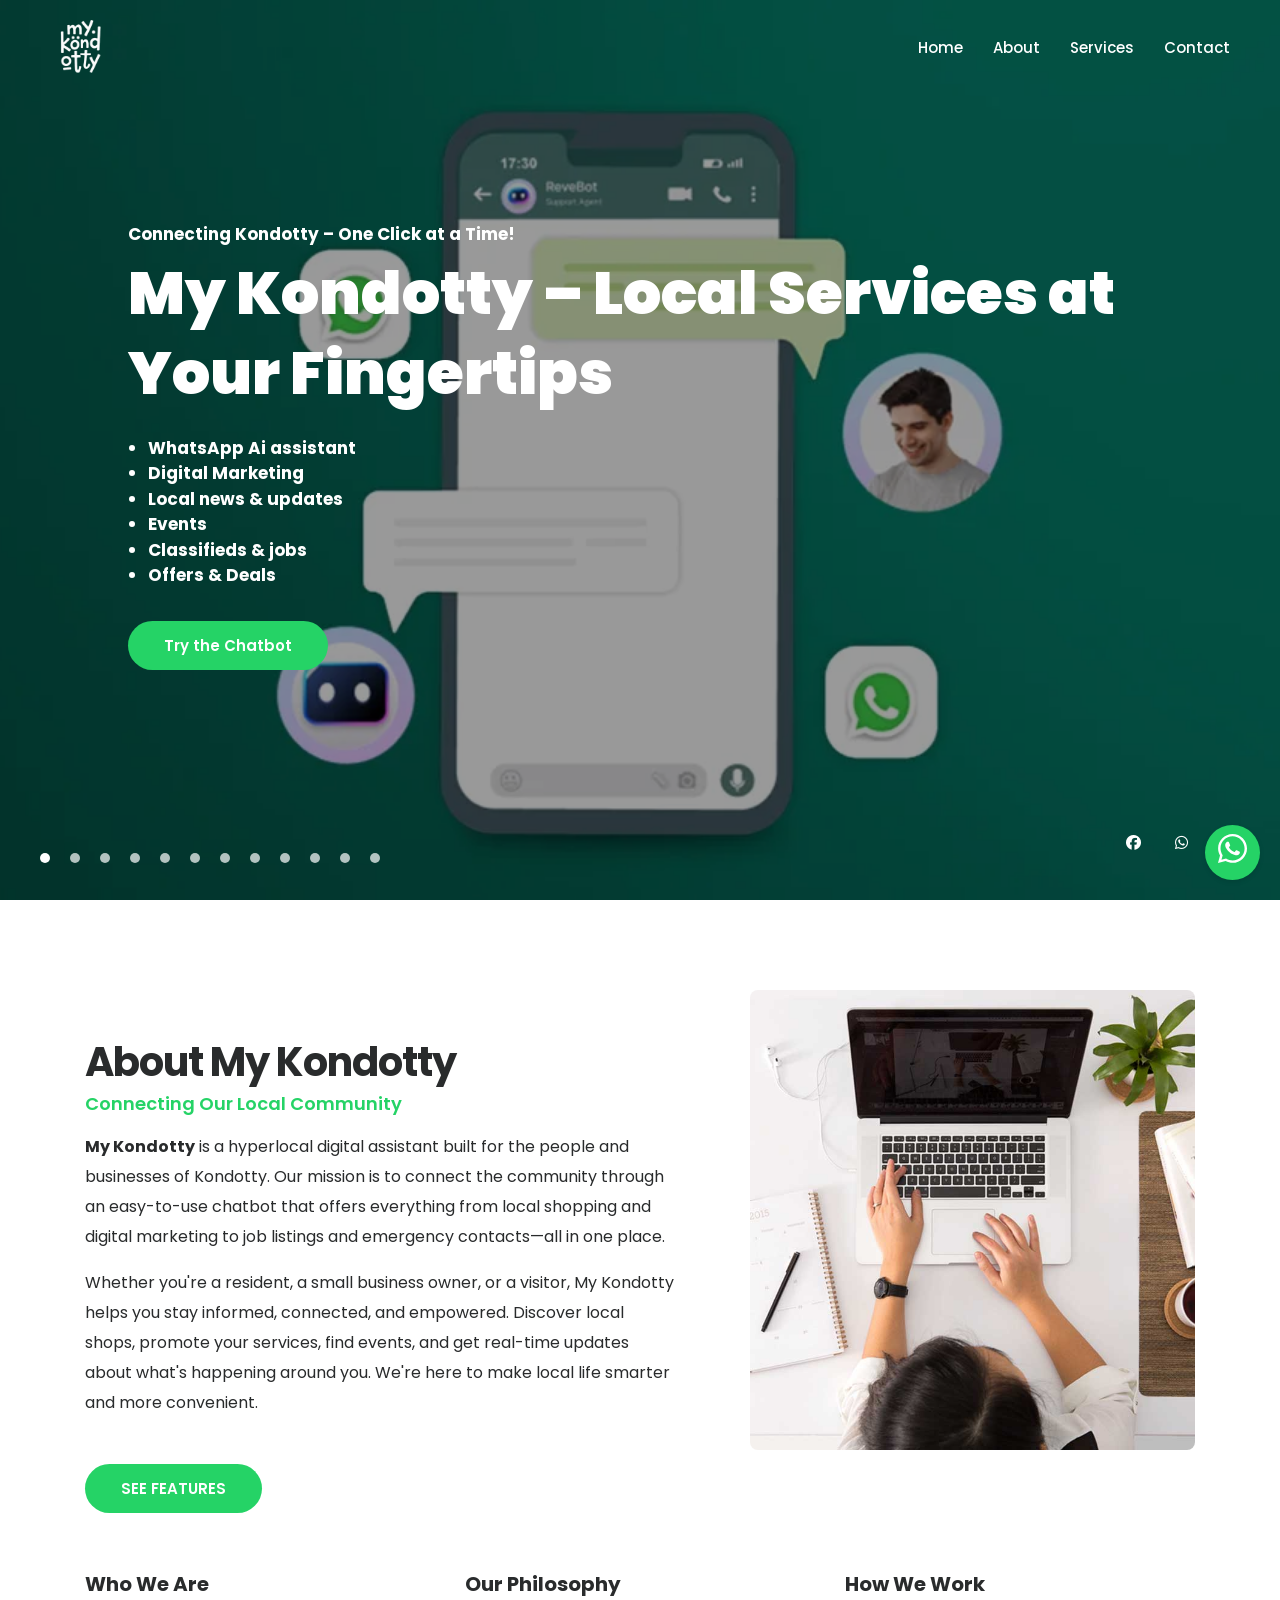
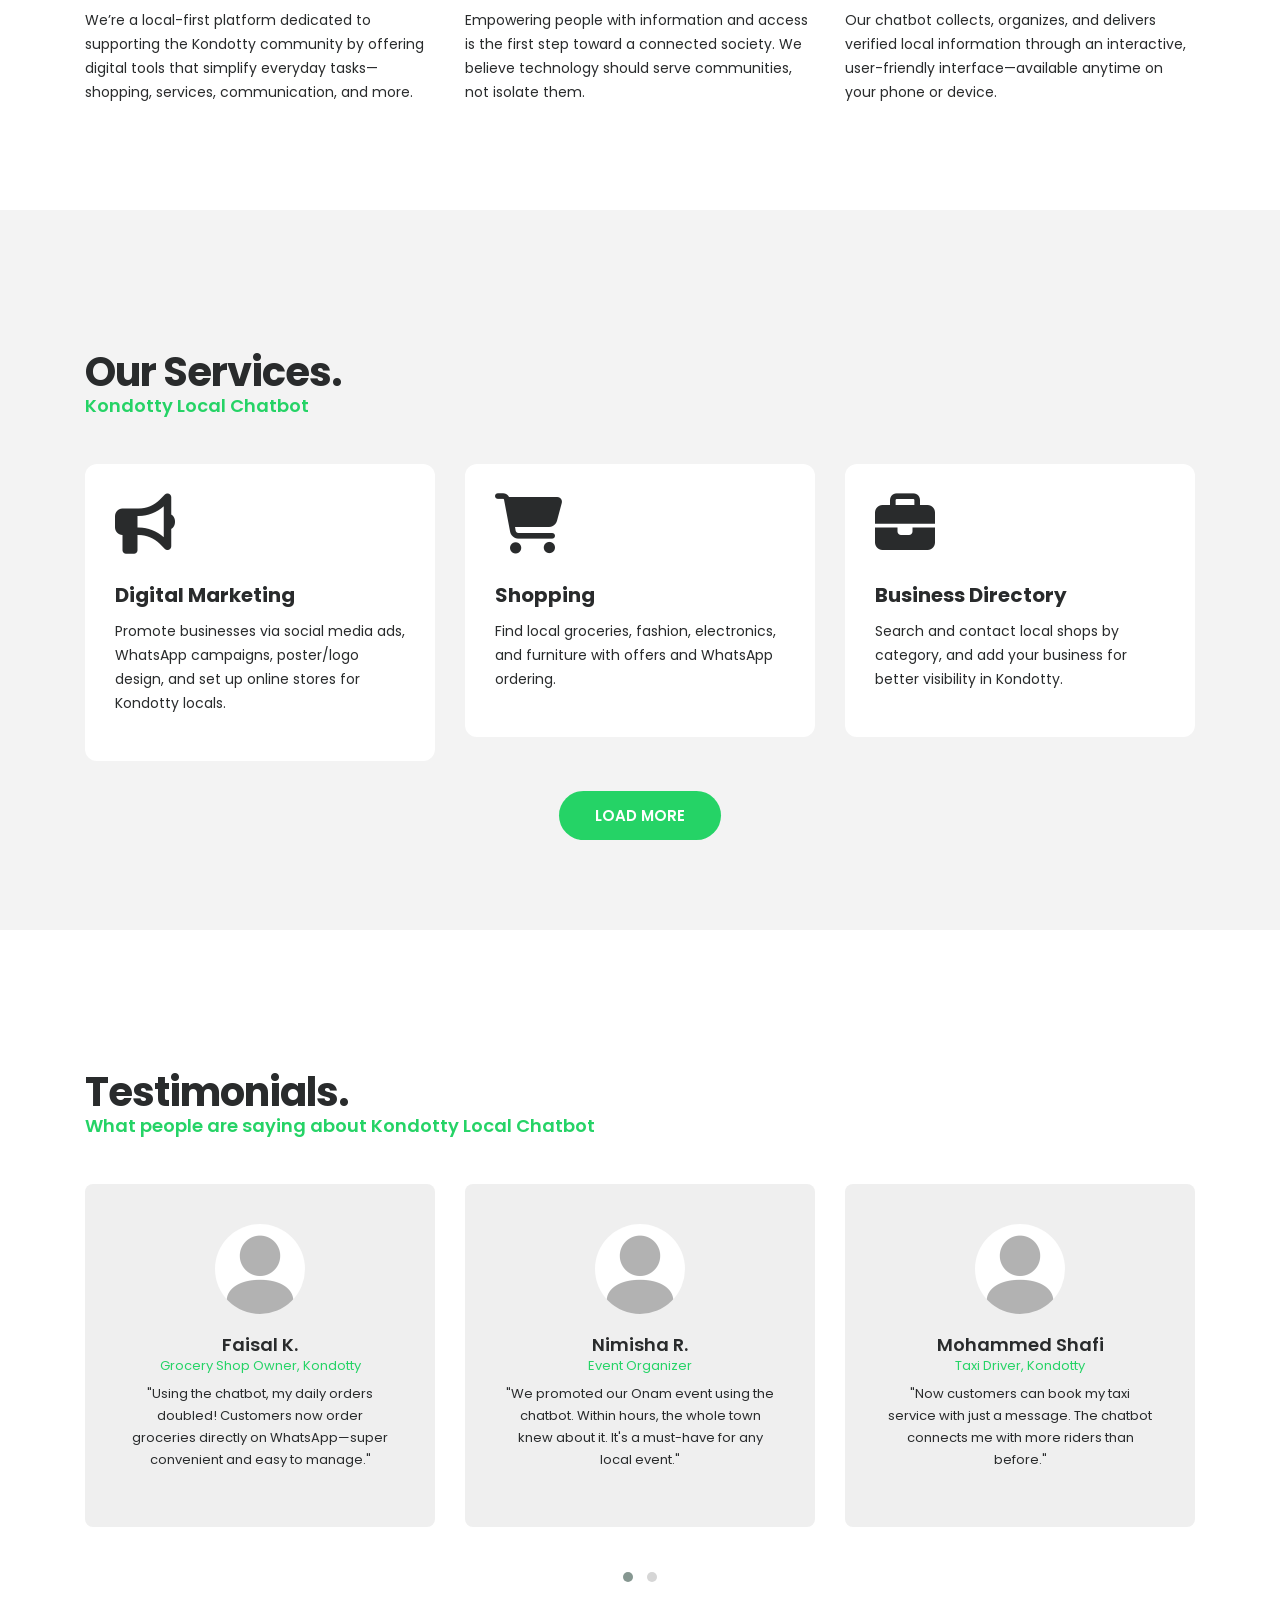
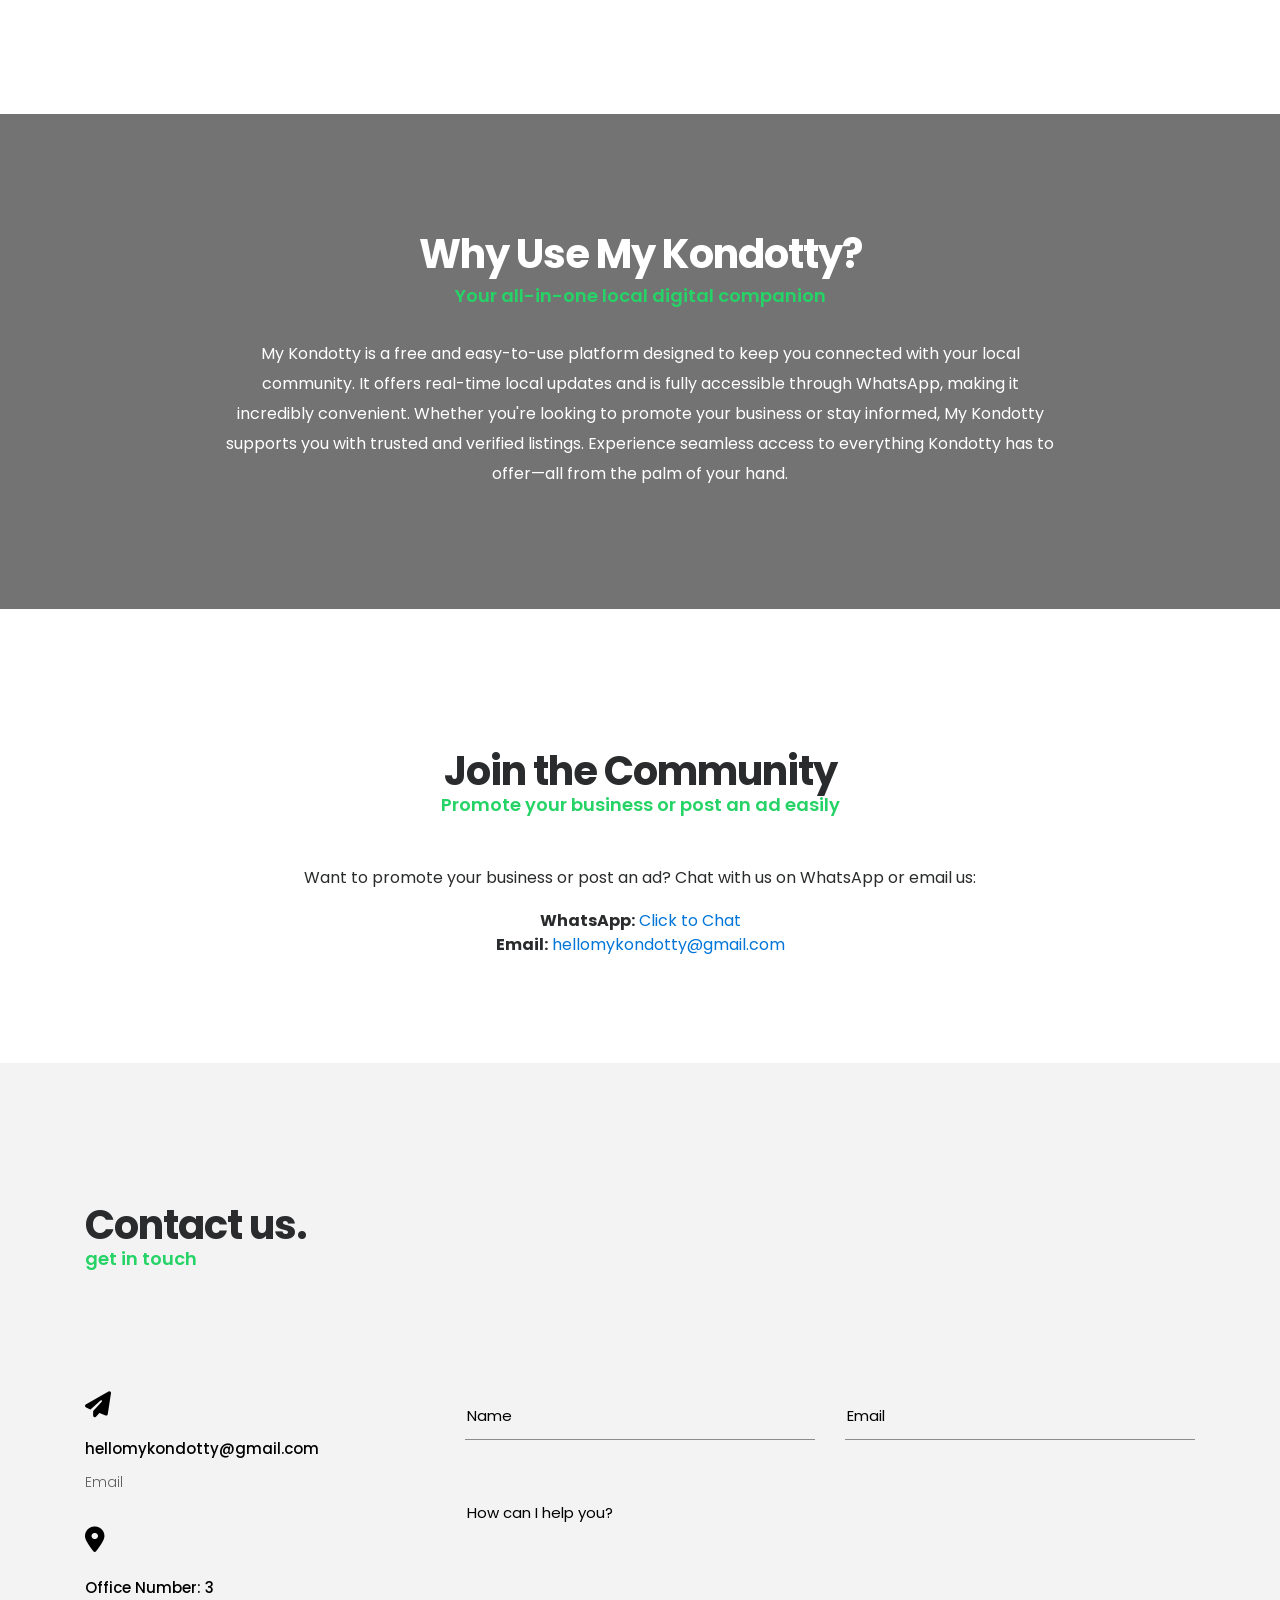
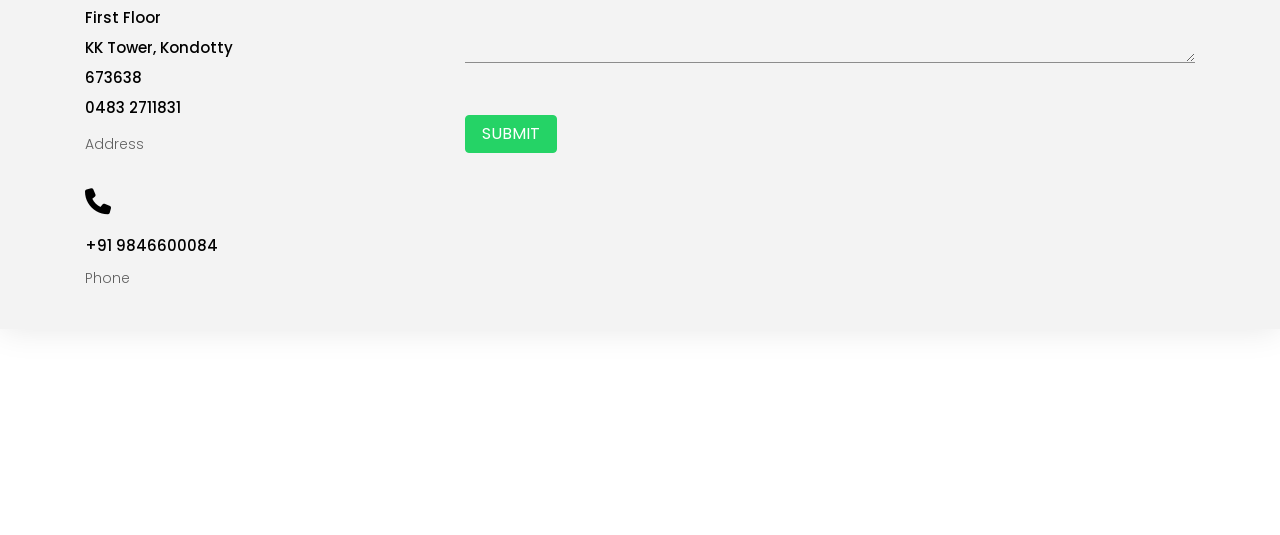
==== commit 643fcd2e: "Merge branch 'master' of https://github.com/Adhil-T/MyKondotty" ====
--- a/index.html
+++ b/index.html
@@ -116,7 +116,7 @@
           <h1>My Kondotty – Local Services at Your Fingertips</h1>
           <span><ul style="margin-top: 20px; list-style-type: disc; padding-left: 20px; color: #fff;">
             <li>WhatsApp Ai assistant</li>
-            <li>Digital Matketing</li>
+            <li>Digital Marketing</li>
             <li>Local news & updates</li>
             <li>Events </li>
             <li>Classifieds & jobs</li>
@@ -124,7 +124,6 @@
           </ul></span>
           <br>
           <span><a href="https://wa.me/919846600084" target="_blank" class="btn btn-success button mt-3">Try the Chatbot</a></span>
-          <!-- <a href="https://wa.me/919846600084"class="btn btn-success"> WhatsApp></a> -->
         </div>
       </div>
       <!-- Slide: Shopping -->
@@ -141,7 +140,7 @@
             <li>Order via WhatsApp</li>
           </ul></span>
           <br>
-          <span><a href="https://wa.me/919846600084" target="_blank" class="btn btn-success button mt-3">Browse Deals</a></span>
+          <span><a href="https://wa.me/919846600084" target="_blank" class="btn btn-success button mt-3">Shop Now</a></span>
         </div>
       </div>
       
@@ -157,7 +156,6 @@
             <li>Add My Business</li>
           </ul></span>
           <br>
-          <!-- <a href="#directory" class="site-btn top_30">Search Now</a> -->
           <span><a href="https://wa.me/919846600084" target="_blank" class="btn btn-success button mt-3">Search Now</a></span>
         </div>
       </div>
@@ -173,9 +171,7 @@
             <li>Government Announcements</li>
           </ul></span>
           <br>
-          <!-- <a href="#directory" class="site-btn top_30">Search Now</a> -->
           <span><a href="https://wa.me/919846600084" target="_blank" class="btn btn-success button mt-3">Read Updates</a></span>
-          <!-- <a href="#news" class="site-btn top_30">Read Updates</a> -->
         </div>
       </div>
       <div class="swiper-slide" style="background-image:url(img/digital-marketing.jpg)">
@@ -190,9 +186,7 @@
             <li>Website or Online Store Setup</li>
           </ul></span>
           <br>
-          <!-- <a href="#directory" class="site-btn top_30">Search Now</a> -->
           <span><a href="https://wa.me/919846600084" target="_blank" class="btn btn-success button mt-3">Explore Now</a></span>
-          <!-- <a href="#digital-marketing" class="site-btn top_30">Explore Now</a> -->
         </div>
       </div>
       <div class="swiper-slide" style="background-image:url(img/event.jpg)">
@@ -245,7 +239,7 @@
           </span>
           <br>
           <span>
-            <a href="https://wa.me/919846600084" target="_blank" class="btn btn-success button mt-3">Explore Now</a>
+            <a href="https://wa.me/919846600084" target="_blank" class="btn btn-success button mt-3">Book Now</a>
           </span>
         </div>
       </div>
@@ -285,7 +279,7 @@
           </span>
         </div>
       </div>
-      <div class="swiper-slide" style="background-image:url(img/emergency-services.jpg)">
+      <div class="swiper-slide" style="background-image:url(img/emergency.jpg)">
         <div class="slider-content">
           <span>Help When You Need It Most</span>
           <h1>Emergency Services</h1>
@@ -303,7 +297,7 @@
           </span>
         </div>
       </div>
-      <div class="swiper-slide" style="background-image:url(img/local-worker-services.jpg)">
+      <div class="swiper-slide" style="background-image:url(img/local.jpg)">
         <div class="slider-content">
           <span>Skilled Help Near You</span>
           <h1>Local Worker Services</h1>
@@ -619,6 +613,48 @@
       </div>
     </div>
   </footer>
+<!---- Chat Button ---->
+<input class="chat-menu hidden" id="offchat-menu" type="checkbox" />
+<div class="sticky-button" id="sticky-button">
+  <label for="offchat-menu">
+    <svg class="chat-icon" viewBox="0 0 24 24">
+      <path d="M12.04 2C6.58 2 2.13 6.45 2.13 11.91C2.13 13.66 2.59 15.36 3.45 16.86L2.05 22L7.3 20.62C8.75 21.41 10.38 21.83 12.04 21.83C17.5 21.83 21.95 17.38 21.95 11.92C21.95 9.27 20.92 6.78 19.05 4.91C17.18 3.03 14.69 2 12.04 2M12.05 3.67C14.25 3.67 16.31 4.53 17.87 6.09C19.42 7.65 20.28 9.72 20.28 11.92C20.28 16.46 16.58 20.15 12.04 20.15C10.56 20.15 9.11 19.76 7.85 19L7.55 18.83L4.43 19.65L5.26 16.61L5.06 16.29C4.24 15 3.8 13.47 3.8 11.91C3.81 7.37 7.5 3.67 12.05 3.67M8.53 7.33C8.37 7.33 8.1 7.39 7.87 7.64C7.65 7.89 7 8.5 7 9.71C7 10.93 7.89 12.1 8 12.27C8.14 12.44 9.76 14.94 12.25 16C12.84 16.27 13.3 16.42 13.66 16.53C14.25 16.72 14.79 16.69 15.22 16.63C15.7 16.56 16.68 16.03 16.89 15.45C17.1 14.87 17.1 14.38 17.04 14.27C16.97 14.17 16.81 14.11 16.56 14C16.31 13.86 15.09 13.26 14.87 13.18C14.64 13.1 14.5 13.06 14.31 13.3C14.15 13.55 13.67 14.11 13.53 14.27C13.38 14.44 13.24 14.46 13 14.34C12.74 14.21 11.94 13.95 11 13.11C10.26 12.45 9.77 11.64 9.62 11.39C9.5 11.15 9.61 11 9.73 10.89C9.84 10.78 10 10.6 10.1 10.45C10.23 10.31 10.27 10.2 10.35 10.04C10.43 9.87 10.39 9.73 10.33 9.61C10.27 9.5 9.77 8.26 9.56 7.77C9.36 7.29 9.16 7.35 9 7.34C8.86 7.34 8.7 7.33 8.53 7.33Z" />
+    </svg>
+    <svg class="close-icon" viewBox="0 0 512 512">
+      <path d="M278.6 256l68.2-68.2c6.2-6.2 6.2-16.4 0-22.6-6.2-6.2-16.4-6.2-22.6 0L256 233.4l-68.2-68.2c-6.2-6.2-16.4-6.2-22.6 0-3.1 3.1-4.7 7.2-4.7 11.3 0 4.1 1.6 8.2 4.7 11.3l68.2 68.2-68.2 68.2c-3.1 3.1-4.7 7.2-4.7 11.3 0 4.1 1.6 8.2 4.7 11.3 6.2 6.2 16.4 6.2 22.6 0l68.2-68.2 68.2 68.2c6.2 6.2 16.4 6.2 22.6 0 6.2-6.2 6.2-16.4 0-22.6L278.6 256z" />
+    </svg>
+  </label>
+</div>
+<div class="sticky-chat">
+  <div class="chat-content">
+    <div class="chat-header">
+      <svg viewBox="0 0 32 32">
+        <path d="M24,22a1,1,0,0,1-.64-.23L18.84,18H17A8,8,0,0,1,17,2h6a8,8,0,0,1,2,15.74V21a1,1,0,0,1-.58.91A1,1,0,0,1,24,22ZM17,4a6,6,0,0,0,0,12h2.2a1,1,0,0,1,.64.23L23,18.86V16.92a1,1,0,0,1,.86-1A6,6,0,0,0,23,4Z" />
+        <rect height="2" width="2" x="19" y="9"></rect>
+        <rect height="2" width="2" x="14" y="9"></rect>
+        <rect height="2" width="2" x="24" y="9"></rect>
+        <path d="M8,30a1,1,0,0,1-.42-.09A1,1,0,0,1,7,29V25.74a8,8,0,0,1-1.28-15,1,1,0,1,1,.82,1.82,6,6,0,0,0,1.6,11.4,1,1,0,0,1,.86,1v1.94l3.16-2.63A1,1,0,0,1,12.8,24H15a5.94,5.94,0,0,0,4.29-1.82,1,1,0,0,1,1.44,1.4A8,8,0,0,1,15,26H13.16L8.64,29.77A1,1,0,0,1,8,30Z" />
+      </svg>
+      <div class="title">Please chat with our team <span>An admin will respond within a few minutes.</span>
+      </div>
+    </div>
+    <div class="chat-text"><span>Hello, is there anything we can assist you with?</span>
+      <span class="typing">
+        <svg viewBox="0 0 512 512">
+          <circle cx="256" cy="256" r="48"></circle>
+          <circle cx="416" cy="256" r="48"></circle>
+          <circle cx="96" cy="256" r="48"></circle>
+        </svg>
+      </span>
+    </div>
+  </div>
+  <a class="chat-button" href="https://wa.me/919846600084" rel="nofollow noreferrer" target="_blank">
+    <span>Type a message</span>
+    <svg viewBox="0 0 32 32">
+      <path d="M19.47,31a2,2,0,0,1-1.8-1.09l-4-7.57a1,1,0,0,1,1.77-.93l4,7.57L29,3.06,3,12.49l9.8,5.26,8.32-8.32a1,1,0,0,1,1.42,1.42l-8.85,8.84a1,1,0,0,1-1.17.18L2.09,14.33a2,2,0,0,1,.25-3.72L28.25,1.13a2,2,0,0,1,2.62,2.62L21.39,29.66A2,2,0,0,1,19.61,31Z" />
+    </svg>
+  </a>
+</div>
 
   <!-- Javascripts -->
   <script src="js/jquery-2.1.4.min.js"></script>
--- a/css/style.css
+++ b/css/style.css
@@ -2136,4 +2136,208 @@
 
 .logo {
   width: 50%;
-}+}
+
+/*------------------------ Custom ------------------------*/
+
+
+.hidden {
+  display: none;
+}
+
+.sticky-button {
+  position: fixed;
+  background-color: #25d366;
+  bottom: 20px;
+  right: 20px;
+  border-radius: 50px;
+  box-shadow: 0 2px 5px 0 rgba(0, 0, 0, 0.1);
+  z-index: 20;
+  overflow: hidden;
+  display: flex;
+  align-items: center;
+  justify-content: center;
+  width: 55px;
+  height: 55px;
+  -webkit-transition: all 0.2s ease-out;
+  transition: all 0.2s ease-out;
+}
+
+.sticky-button svg {
+  margin: auto;
+  fill: #fff;
+  width: 35px;
+  height: 35px;
+}
+
+.sticky-button a,
+.sticky-button label {
+  cursor: pointer;
+  display: flex;
+  align-items: center;
+  width: 55px;
+  height: 55px;
+  -webkit-transition: all 0.3s ease-out;
+  transition: all 0.3s ease-out;
+}
+
+.sticky-button label svg.close-icon {
+  display: none;
+}
+
+.sticky-chat {
+  position: fixed;
+  bottom: 70px;
+  right: 20px;
+  width: 320px;
+  -webkit-transition: all 0.3s ease-out;
+  transition: all 0.3s ease-out;
+  z-index: 21;
+  opacity: 0;
+  visibility: hidden;
+}
+
+.sticky-chat a {
+  text-decoration: none;
+  font-family: "Roboto", sans-serif;
+  color: #505050;
+}
+
+.sticky-chat svg {
+  width: 35px;
+  height: 35px;
+}
+
+.sticky-chat .chat-content {
+  border-radius: 10px;
+  background-color: #fff;
+  box-shadow: 0 2px 5px 0 rgba(0, 0, 0, 0.25);
+  overflow: hidden;
+  font-family: "Roboto", sans-serif;
+  font-weight: 400;
+}
+
+.sticky-chat .chat-header {
+  position: relative;
+  display: flex;
+  align-items: center;
+  padding: 15px 20px;
+  background-color: #25d366;
+  overflow: hidden;
+}
+
+.sticky-chat .chat-header:after {
+  content: "";
+  display: block;
+  position: absolute;
+  bottom: 0;
+  right: 0;
+  width: 80px;
+  height: 75px;
+  background: rgba(0, 0, 0, 0.04);
+  border-radius: 70px 0 5px 0;
+}
+
+.sticky-chat .chat-header svg {
+  width: 35px;
+  height: 35px;
+  flex: 0 0 auto;
+  fill: #fff;
+}
+
+.sticky-chat .chat-header .title {
+  padding-left: 15px;
+  font-size: 14px;
+  font-weight: 600;
+  font-family: "Roboto", sans-serif;
+  color: #fff;
+}
+
+.sticky-chat .chat-header .title span {
+  font-size: 11px;
+  font-weight: 400;
+  display: block;
+  line-height: 1.58em;
+  margin: 0;
+  color: #f4f4f4;
+}
+
+.sticky-chat .chat-text {
+  display: flex;
+  flex-wrap: wrap;
+  margin: 30px 20px;
+  font-size: 12px;
+}
+
+.sticky-chat .chat-text span {
+  display: inline-block;
+  margin-right: auto;
+  padding: 10px;
+  background-color: #f0f5fb;
+  border-radius: 0px 15px 15px;
+}
+
+.sticky-chat .chat-text span:after {
+  content: "just now";
+  display: inline-block;
+  margin-left: 2px;
+  font-size: 9px;
+  color: #989b9f;
+}
+
+.sticky-chat .chat-text span.typing {
+  margin: 15px 0 0 auto;
+  padding: 10px;
+  border-radius: 15px 0px 15px 15px;
+}
+
+.sticky-chat .chat-text span.typing:after {
+  display: none;
+}
+
+.sticky-chat .chat-text span.typing svg {
+  height: 13px;
+  fill: #505050;
+}
+
+.sticky-chat .chat-button {
+  display: flex;
+  align-items: center;
+  margin-top: 15px;
+  padding: 12px 20px;
+  border-radius: 10px;
+  background-color: #fff;
+  box-shadow: 0 2px 5px 0 rgba(0, 0, 0, 0.25);
+  overflow: hidden;
+  font-size: 12px;
+  font-family: "Roboto", sans-serif;
+  font-weight: 400;
+}
+
+.sticky-chat .chat-button svg {
+  width: 20px;
+  height: 20px;
+  fill: #505050;
+  margin-left: auto;
+  transform: rotate(40deg);
+  -webkit-transform: rotate(40deg);
+}
+
+.chat-menu:checked + .sticky-button label {
+  -webkit-transform: rotate(360deg);
+  transform: rotate(360deg);
+}
+
+.chat-menu:checked + .sticky-button label svg.chat-icon {
+  display: none;
+}
+
+.chat-menu:checked + .sticky-button label svg.close-icon {
+  display: table-cell;
+}
+
+.chat-menu:checked + .sticky-button + .sticky-chat {
+  bottom: 90px;
+  opacity: 1;
+  visibility: visible;
+}
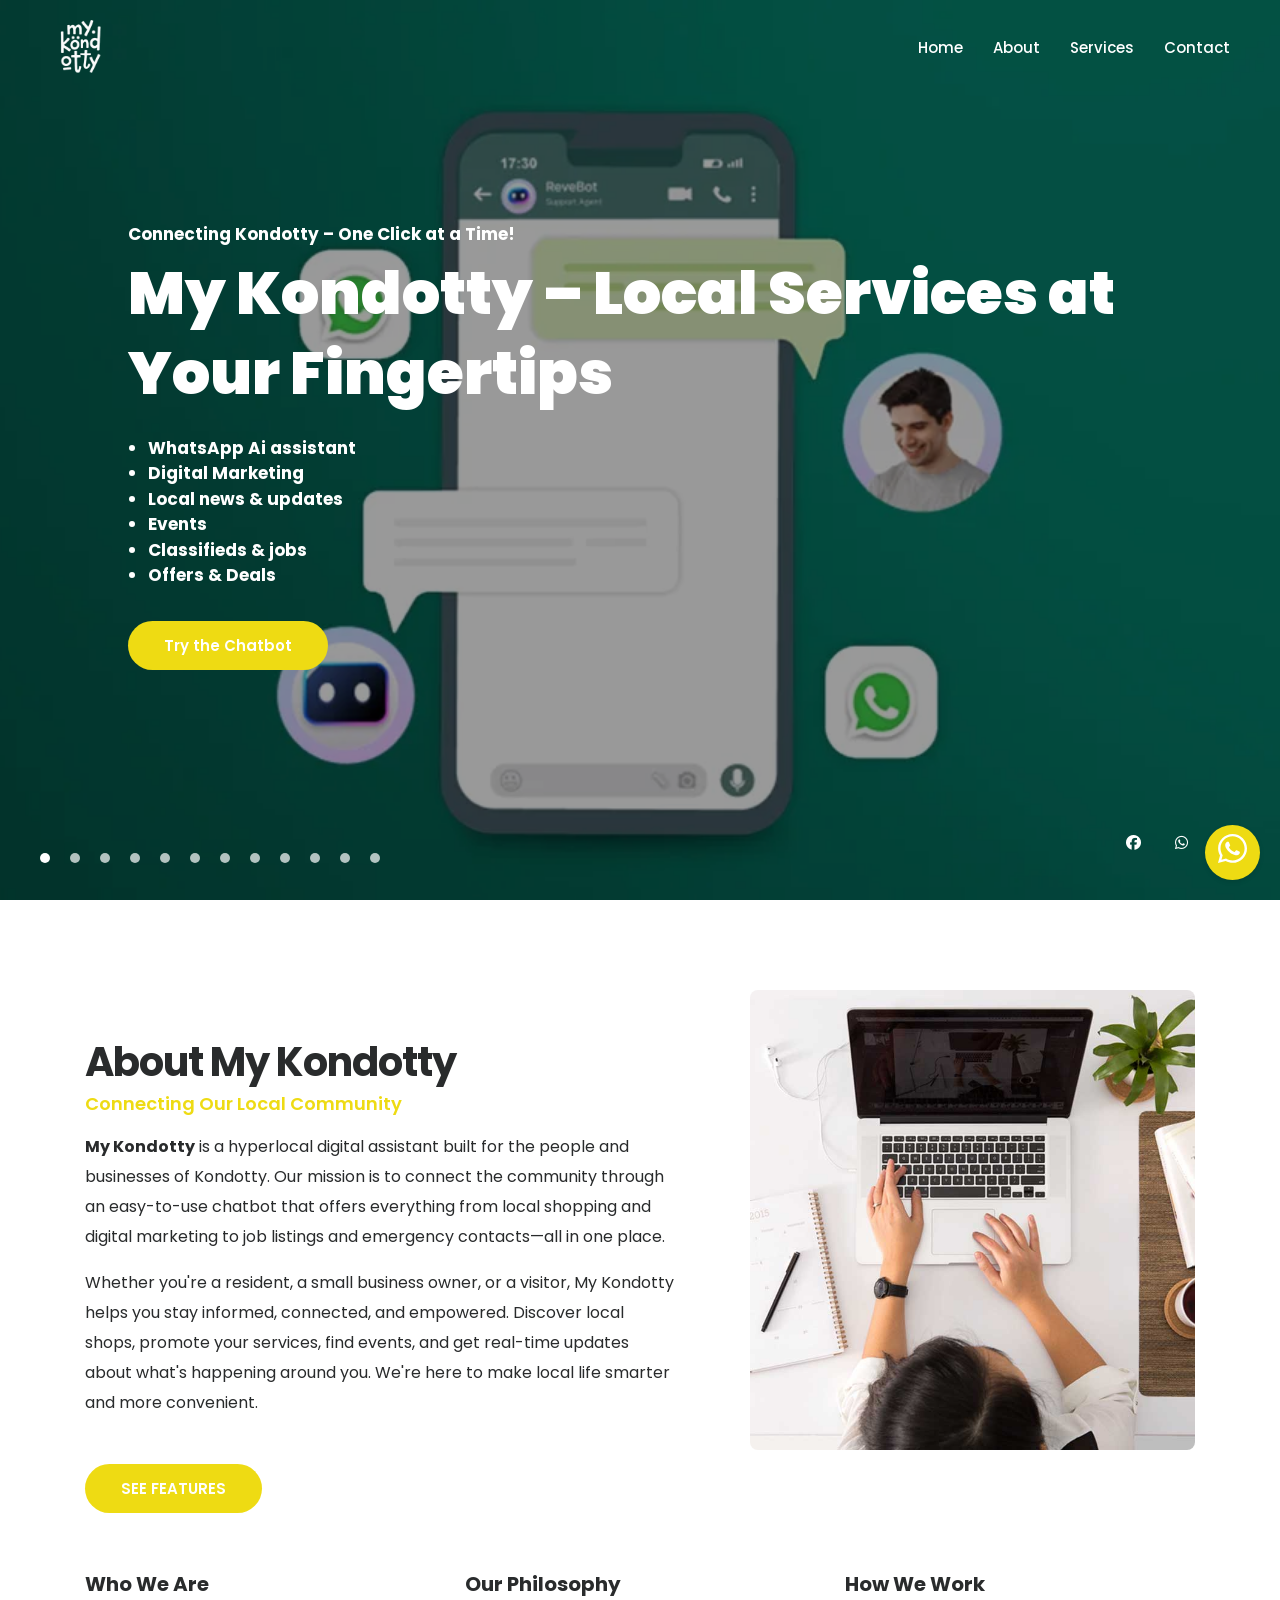
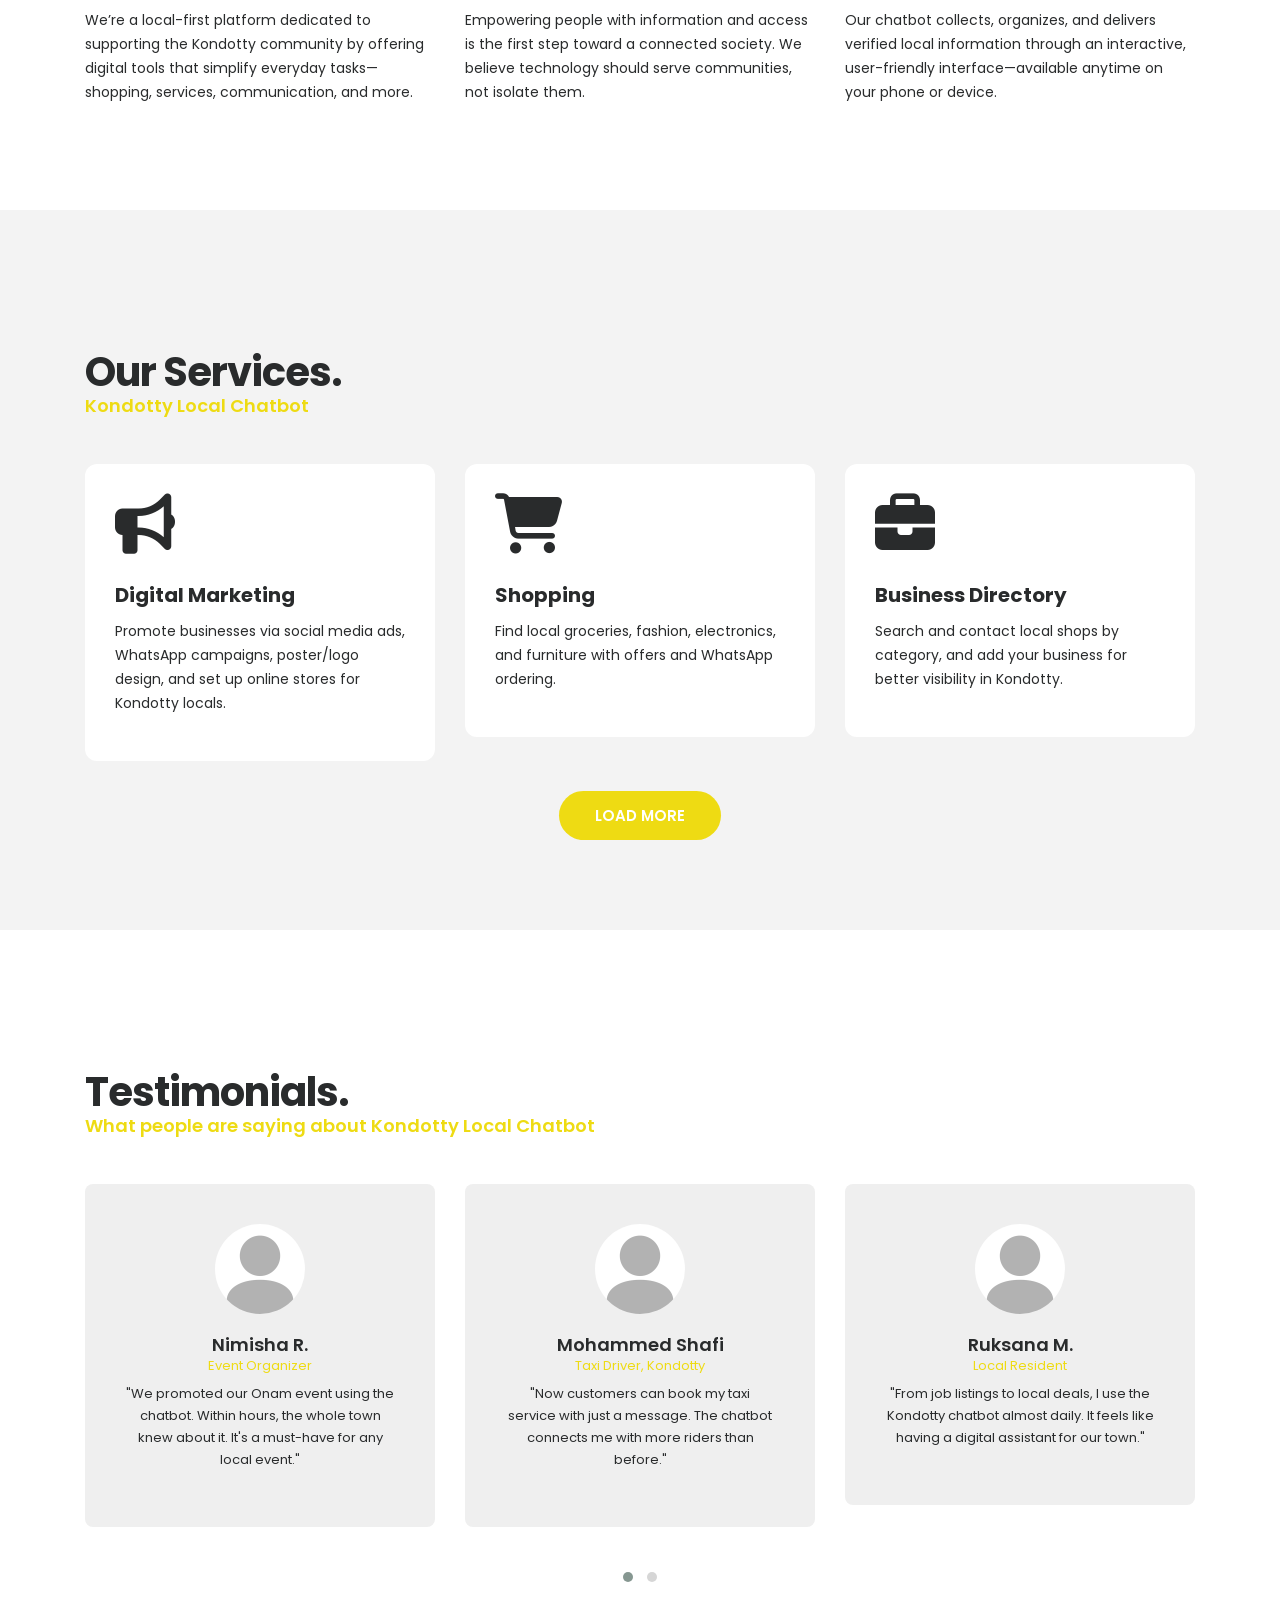
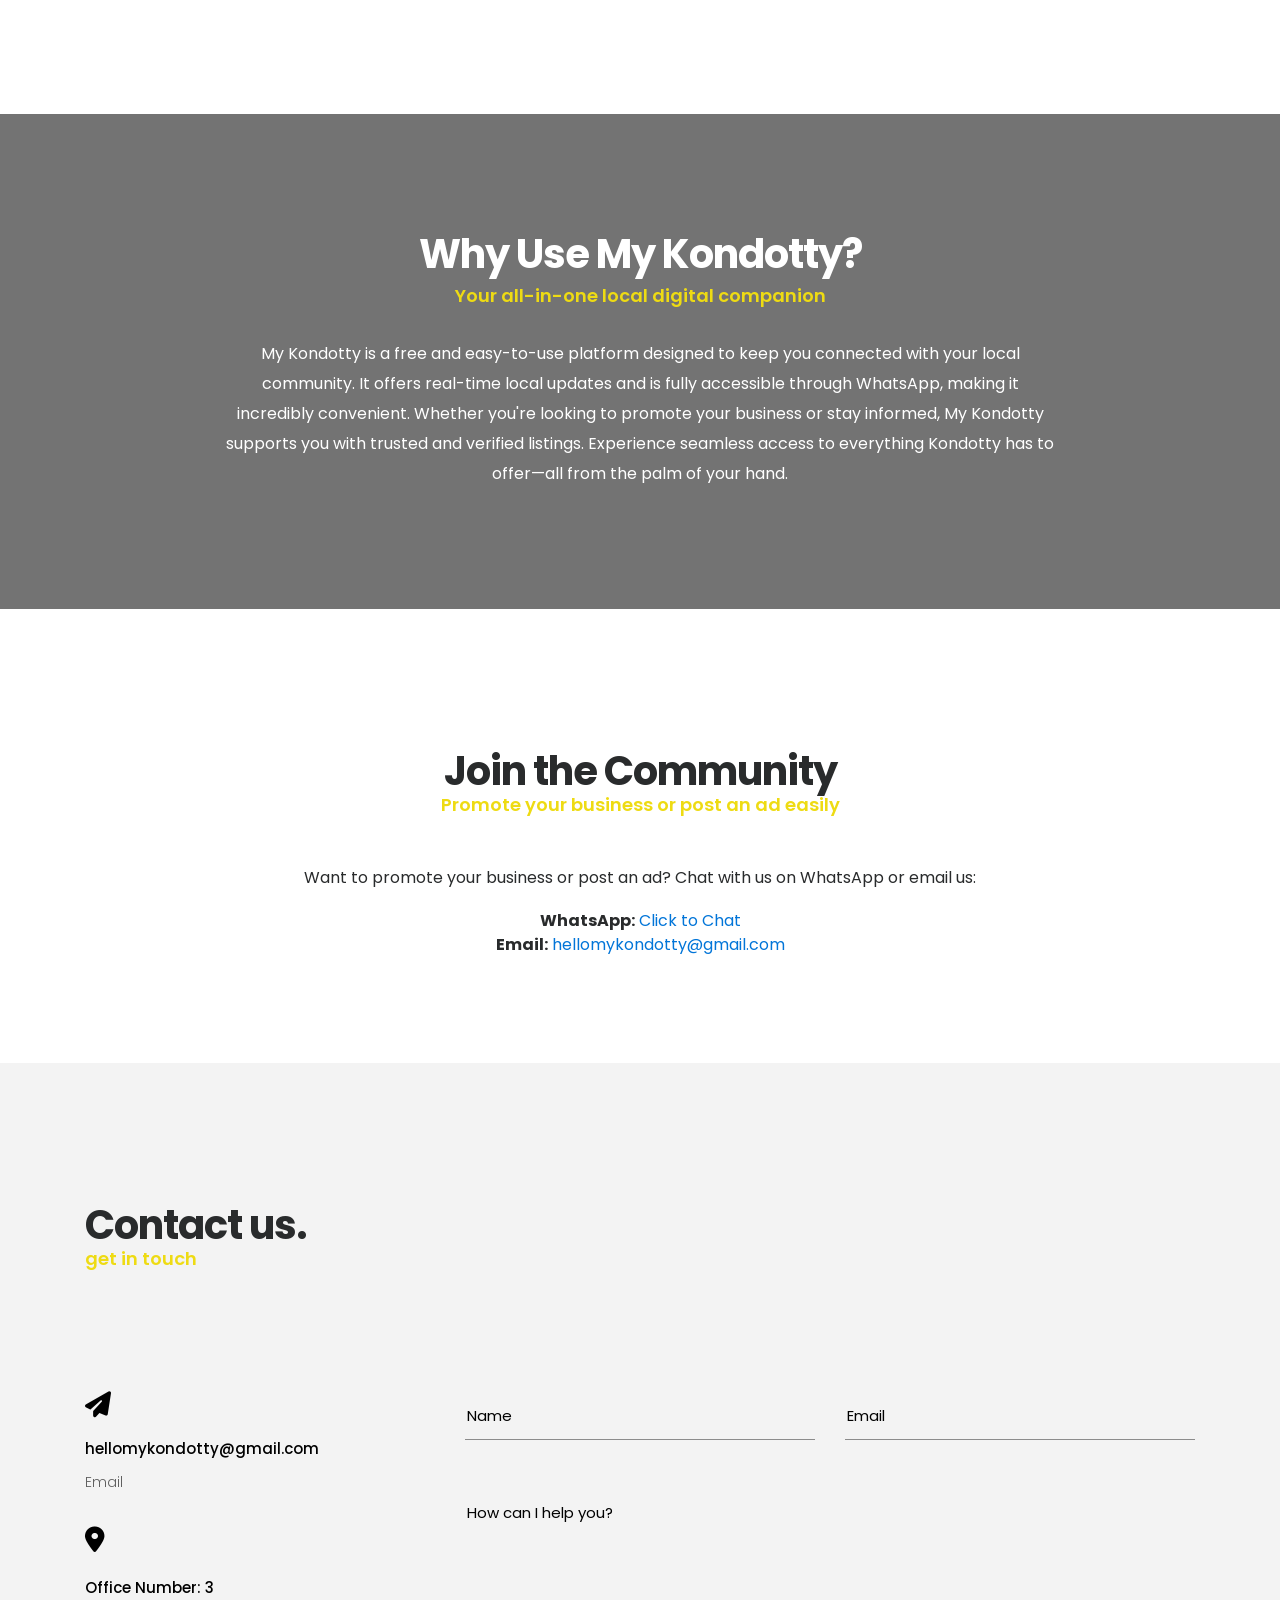
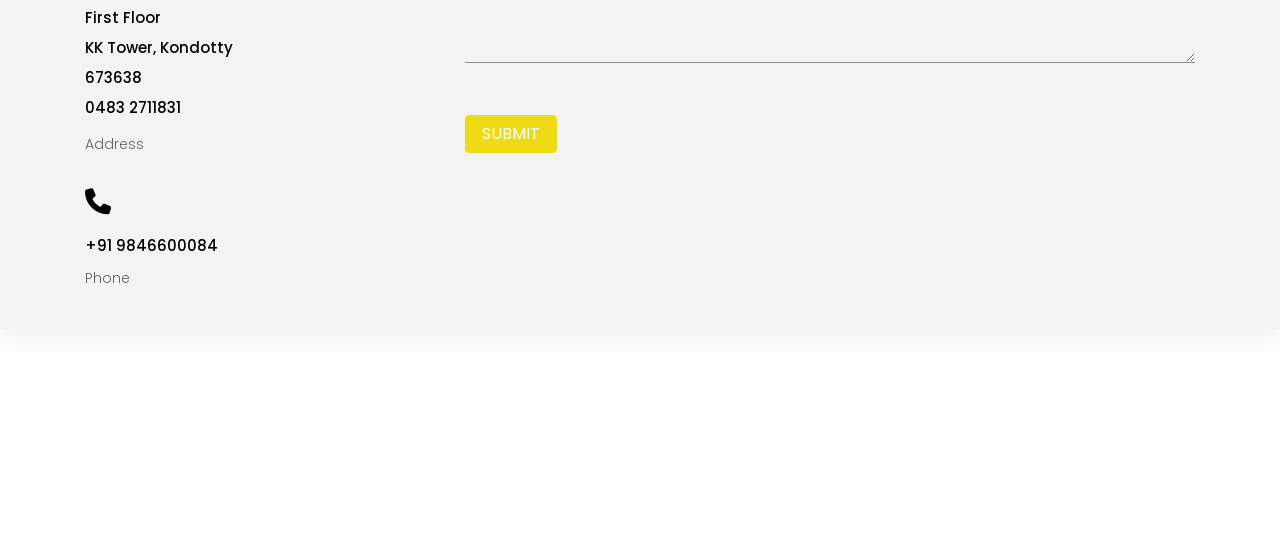
==== commit 78ee9b16: "up" ====
--- a/index.html
+++ b/index.html
@@ -62,7 +62,7 @@
 }
 
 .site-btn {
-  background-color: #25d366;
+  background-color: #eedb13;
 }
 </style>
 <body>
--- a/css/style.css
+++ b/css/style.css
@@ -1824,20 +1824,20 @@
 
 
 /* .slider-content span:before, .site-btn, .section-title:before, .swiper-pagination-bullet-active{
-  background: #25d366;
+  background: #eedb13;
 } */
 
 
 .section-title span, .counter .title, .testimonials .item span, .anews .category, .article-comments .comment-content .reply, .news-article .category{
-  color: #25d366;
+  color: #eedb13;
 }
 
 .service:hover{
-  background: #25d366 !important;
+  background: #eedb13 !important;
 }
 
 .site-btn:hover{
-  background: #356b35;
+  background: #a1940c;
 }
 
 .nav-icon{
@@ -2147,7 +2147,7 @@
 
 .sticky-button {
   position: fixed;
-  background-color: #25d366;
+  background-color: #eedb13;
   bottom: 20px;
   right: 20px;
   border-radius: 50px;
@@ -2222,7 +2222,7 @@
   display: flex;
   align-items: center;
   padding: 15px 20px;
-  background-color: #25d366;
+  background-color: #eedb13;
   overflow: hidden;
 }
 
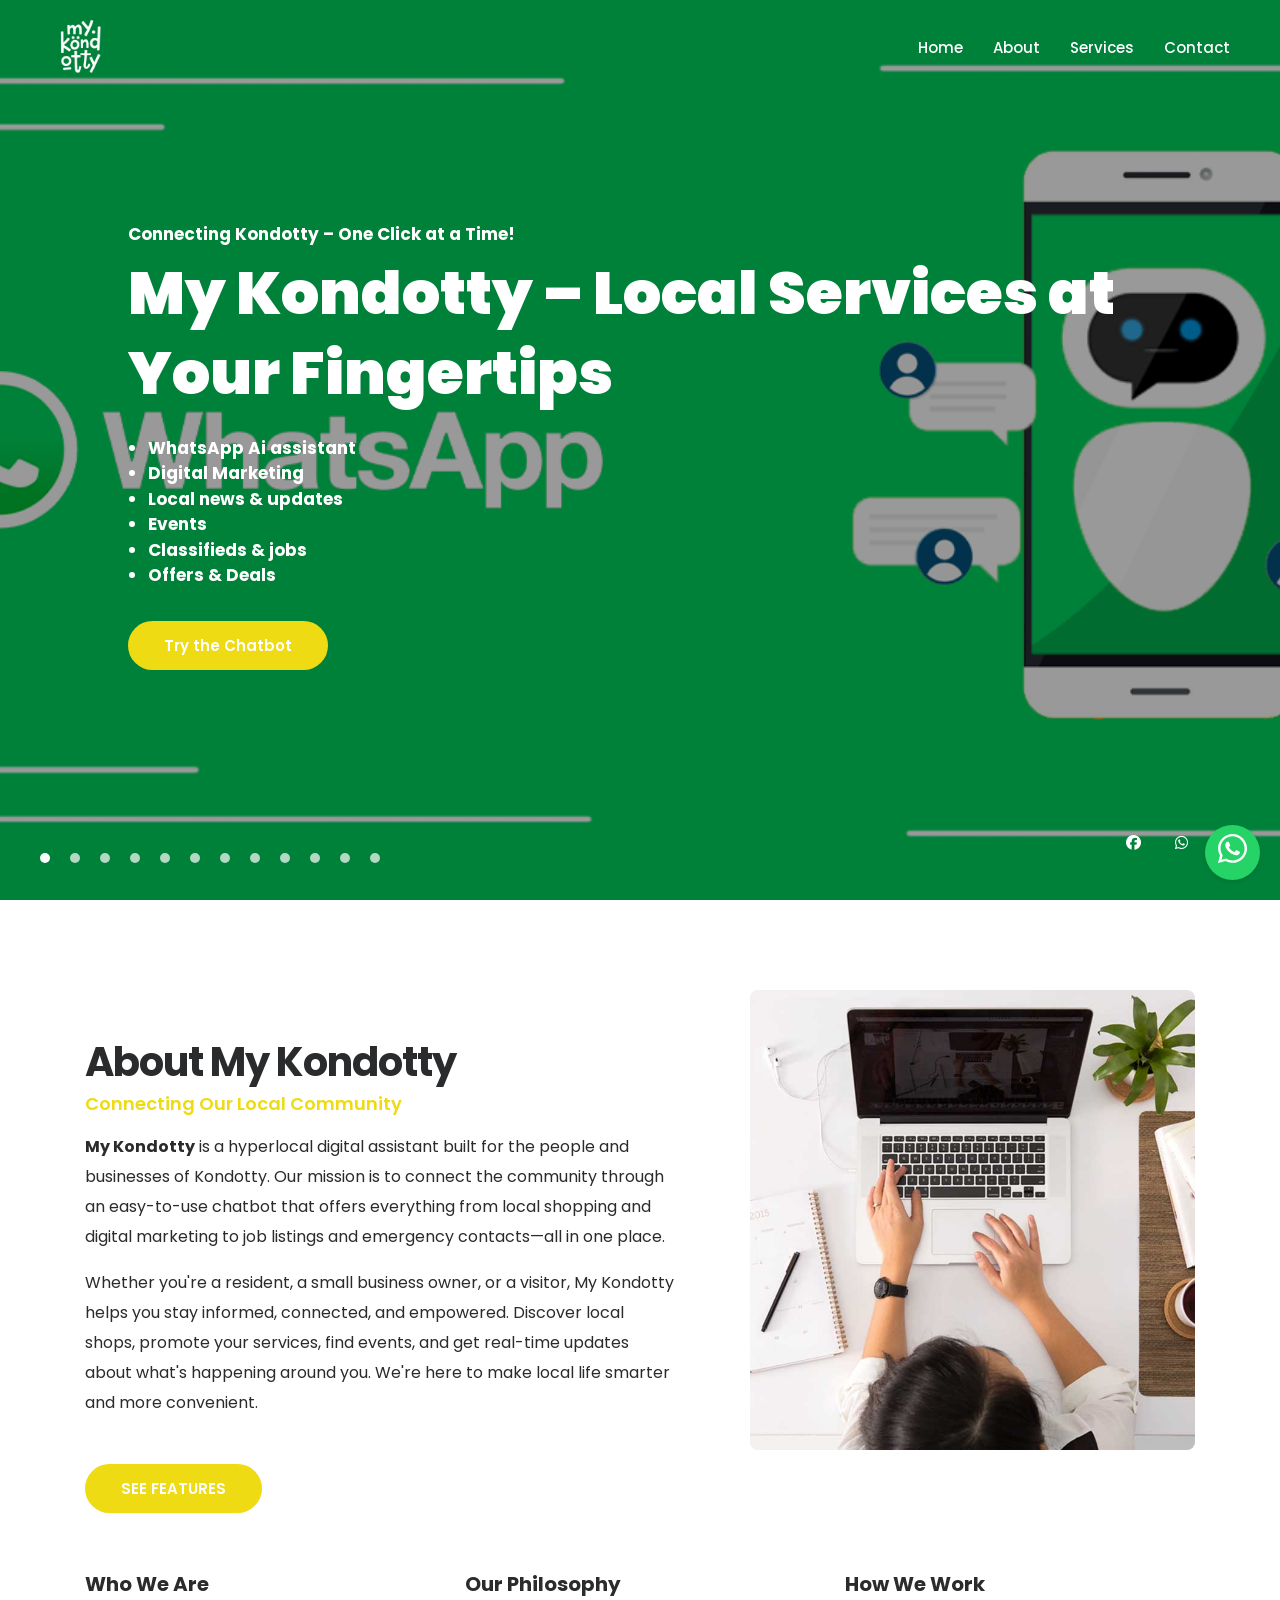
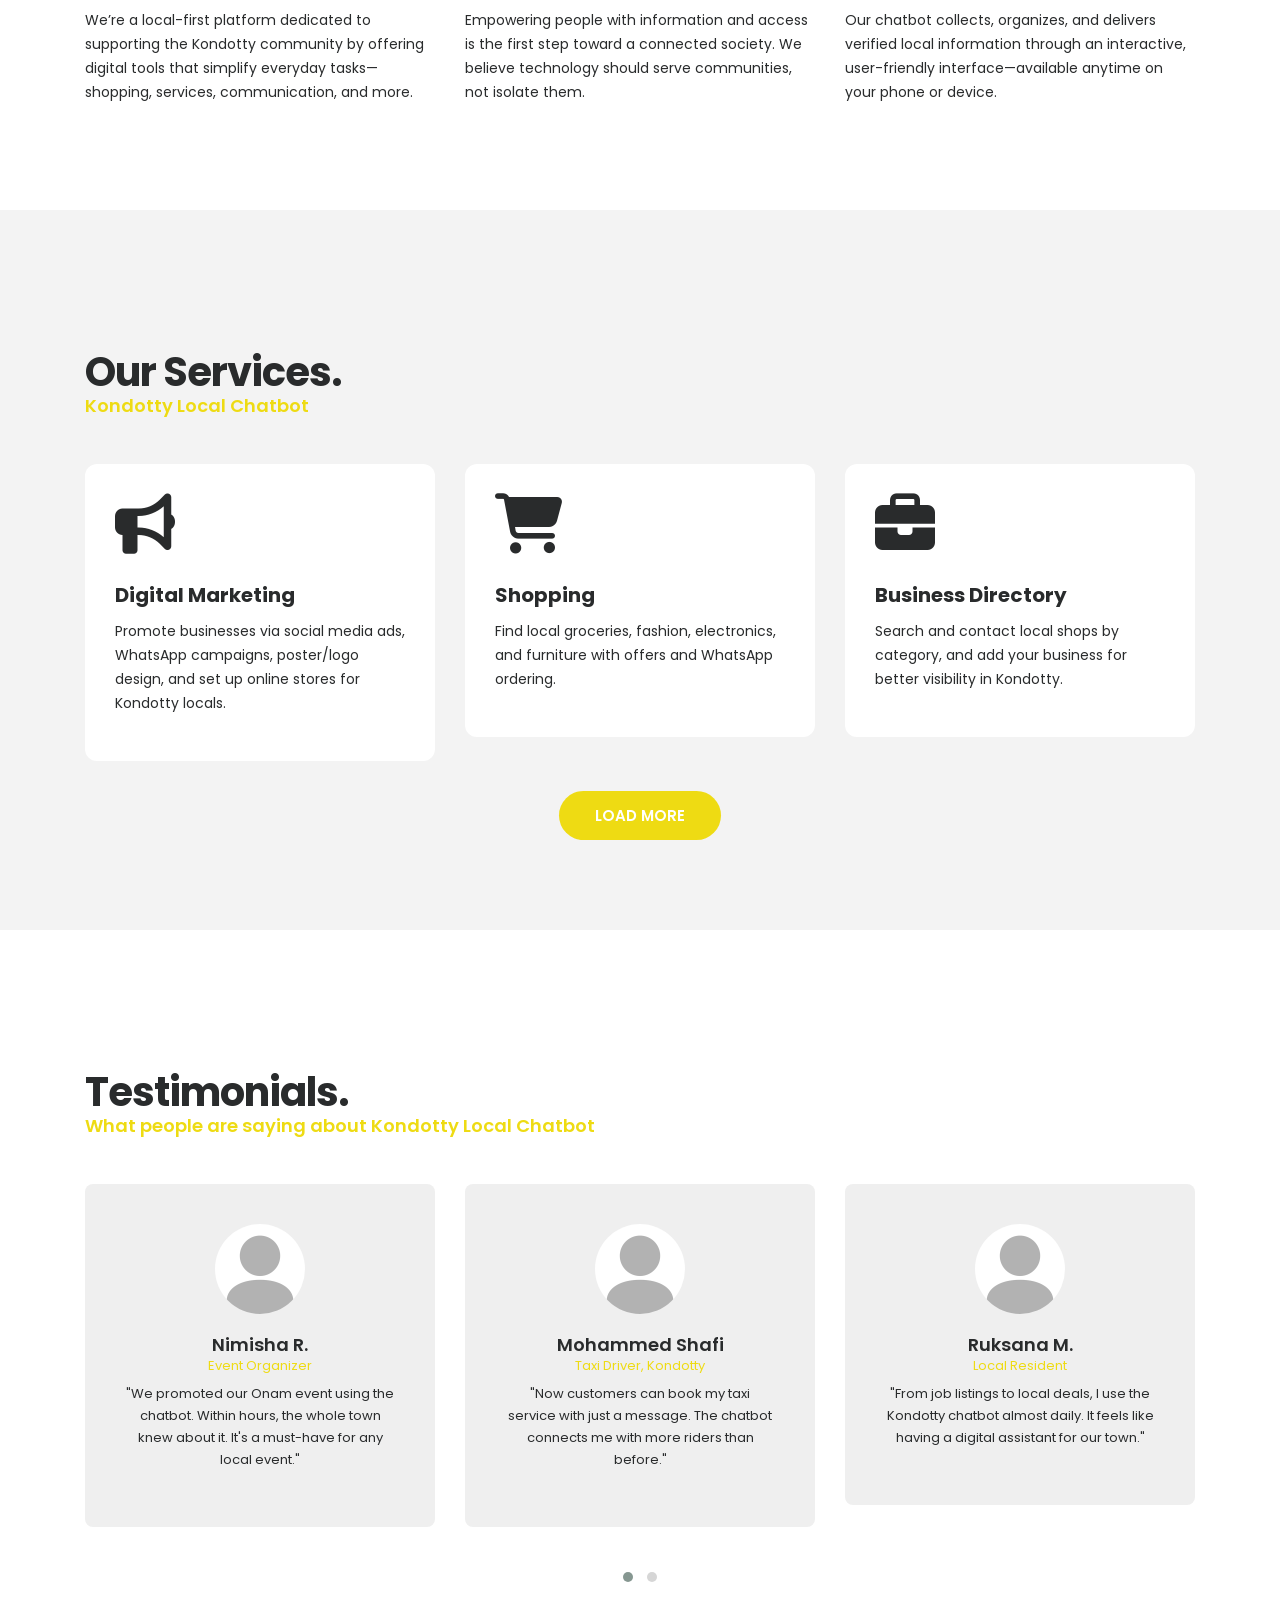
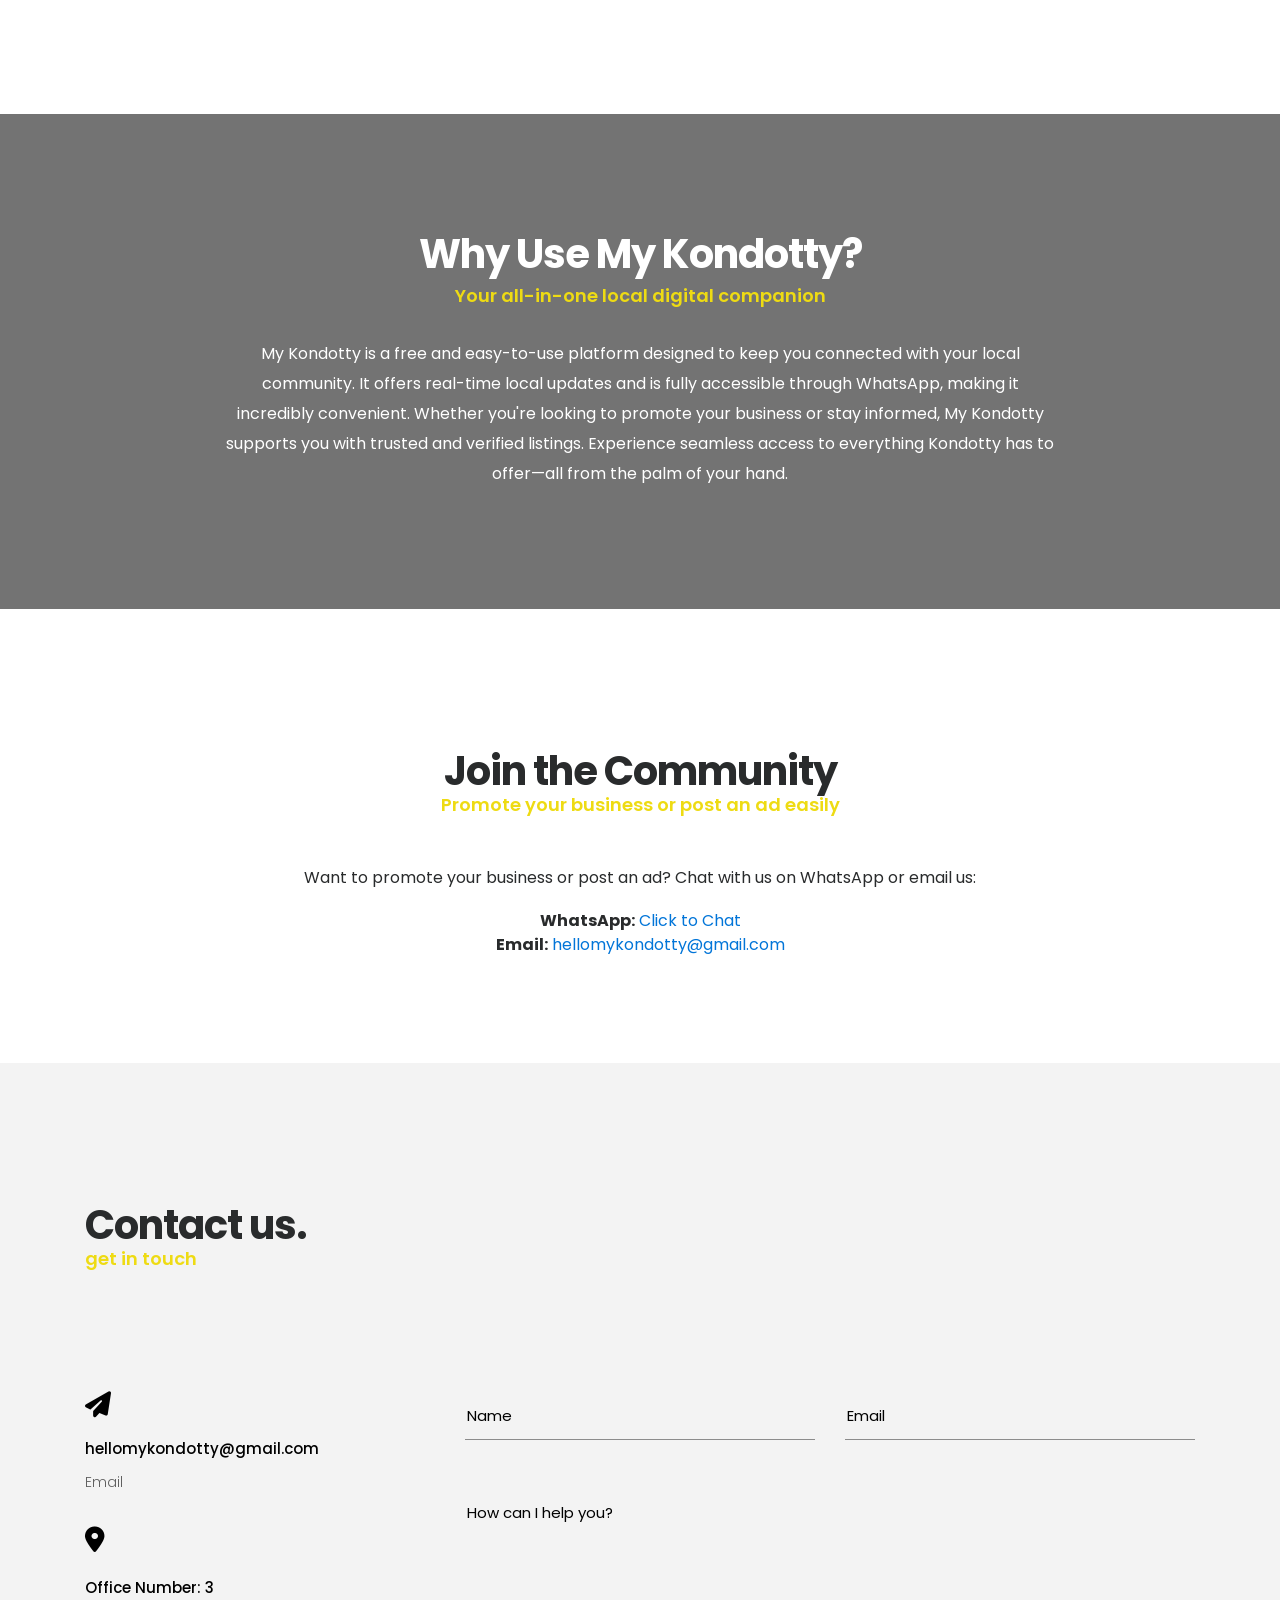
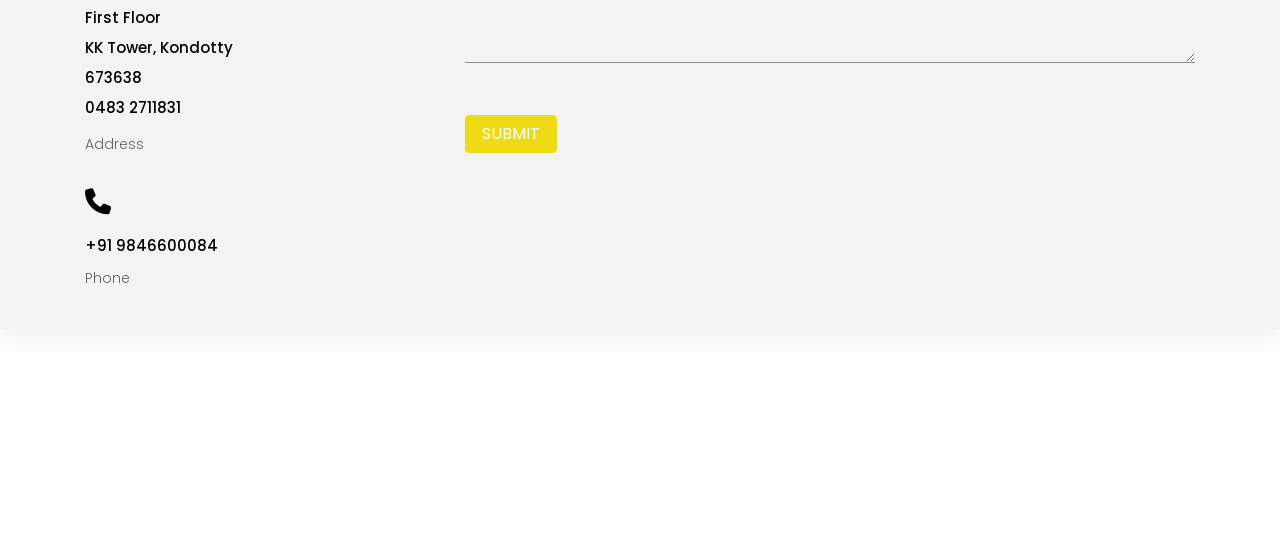
==== commit 78abe39f: "up" ====
--- a/index.html
+++ b/index.html
@@ -2,11 +2,27 @@
 <html lang="en">
 
 <head>
-  <title>My Kondotty – Local Services at Your Fingertips</title>
-  <meta charset="UTF-8">
-  <meta name="description" content="My Kondotty – Local Services at Your Fingertips">
-  <meta name="keywords" content="onepage, portfolio">
-  <meta name="viewport" content="width=device-width, initial-scale=1.0">
+    <!-- Primary Meta Tags -->
+  <title>MyKondotty – Your Local Hub for Shopping, Services & More</title>
+  <meta name="title" content="MyKondotty – Your Local Hub for Shopping, Services & More" />
+  <meta name="description" content="MyKondotty is your all-in-one local platform for shopping, services, classifieds, taxi booking, events, and emergency contacts in Kondotty, Malappuram." />
+
+  <!-- Open Graph / Facebook -->
+  <meta property="og:type" content="website" />
+  <meta property="og:url" content="https://www.mykondotty.com/" />
+  <meta property="og:title" content="MyKondotty – Your Local Hub for Shopping, Services & More" />
+  <meta property="og:description" content="MyKondotty is your all-in-one local platform for shopping, services, classifieds, taxi booking, events, and emergency contacts in Kondotty, Malappuram." />
+  <meta property="og:image" content="https://www.mykondotty.com/images/social-preview.jpg" />
+
+  <!-- Twitter -->
+  <meta property="twitter:card" content="summary_large_image" />
+  <meta property="twitter:url" content="https://www.mykondotty.com/" />
+  <meta property="twitter:title" content="MyKondotty – Your Local Hub for Shopping, Services & More" />
+  <meta property="twitter:description" content="MyKondotty is your all-in-one local platform for shopping, services, classifieds, taxi booking, events, and emergency contacts in Kondotty, Malappuram." />
+  <meta property="twitter:image" content="https://www.mykondotty.com/images/social-preview.jpg" />
+
+
+<!-- Meta Tags Generated with https://metatags.io -->
 
   <!-- Favicon -->
   <link rel="icon" type="image/png" href="img/logo.png">
@@ -110,7 +126,7 @@
     <div class="swiper-wrapper">
       <!-- Slide: Digital Marketing -->
       <!-- New Slide for Kondotty Chatbot -->
-      <div class="swiper-slide" style="background-image:url(img/whatsapp.jpg)">
+      <div class="swiper-slide" style="background-image:url(img/Whatsapp-chatbot.png)">
         <div class="slider-content">
           <span>Connecting Kondotty – One Click at a Time!</span>
           <h1>My Kondotty – Local Services at Your Fingertips</h1>
--- a/css/style.css
+++ b/css/style.css
@@ -1891,7 +1891,7 @@
     padding-top: 20px;
     padding-bottom: 10px;
     line-height: 30px;
-    margin-top: 30px;
+    margin-top: 20px;
   }
 
   .slider-content h1 {
@@ -2130,7 +2130,7 @@
 
 @media screen and (max-width: 462px) {
   header {
-    padding: 10px 20px;
+    padding: 20px 20px;
   }
 }
 
@@ -2147,7 +2147,7 @@
 
 .sticky-button {
   position: fixed;
-  background-color: #eedb13;
+  background-color: #25d366;
   bottom: 20px;
   right: 20px;
   border-radius: 50px;
@@ -2222,7 +2222,7 @@
   display: flex;
   align-items: center;
   padding: 15px 20px;
-  background-color: #eedb13;
+  background-color: #25d366;
   overflow: hidden;
 }
 
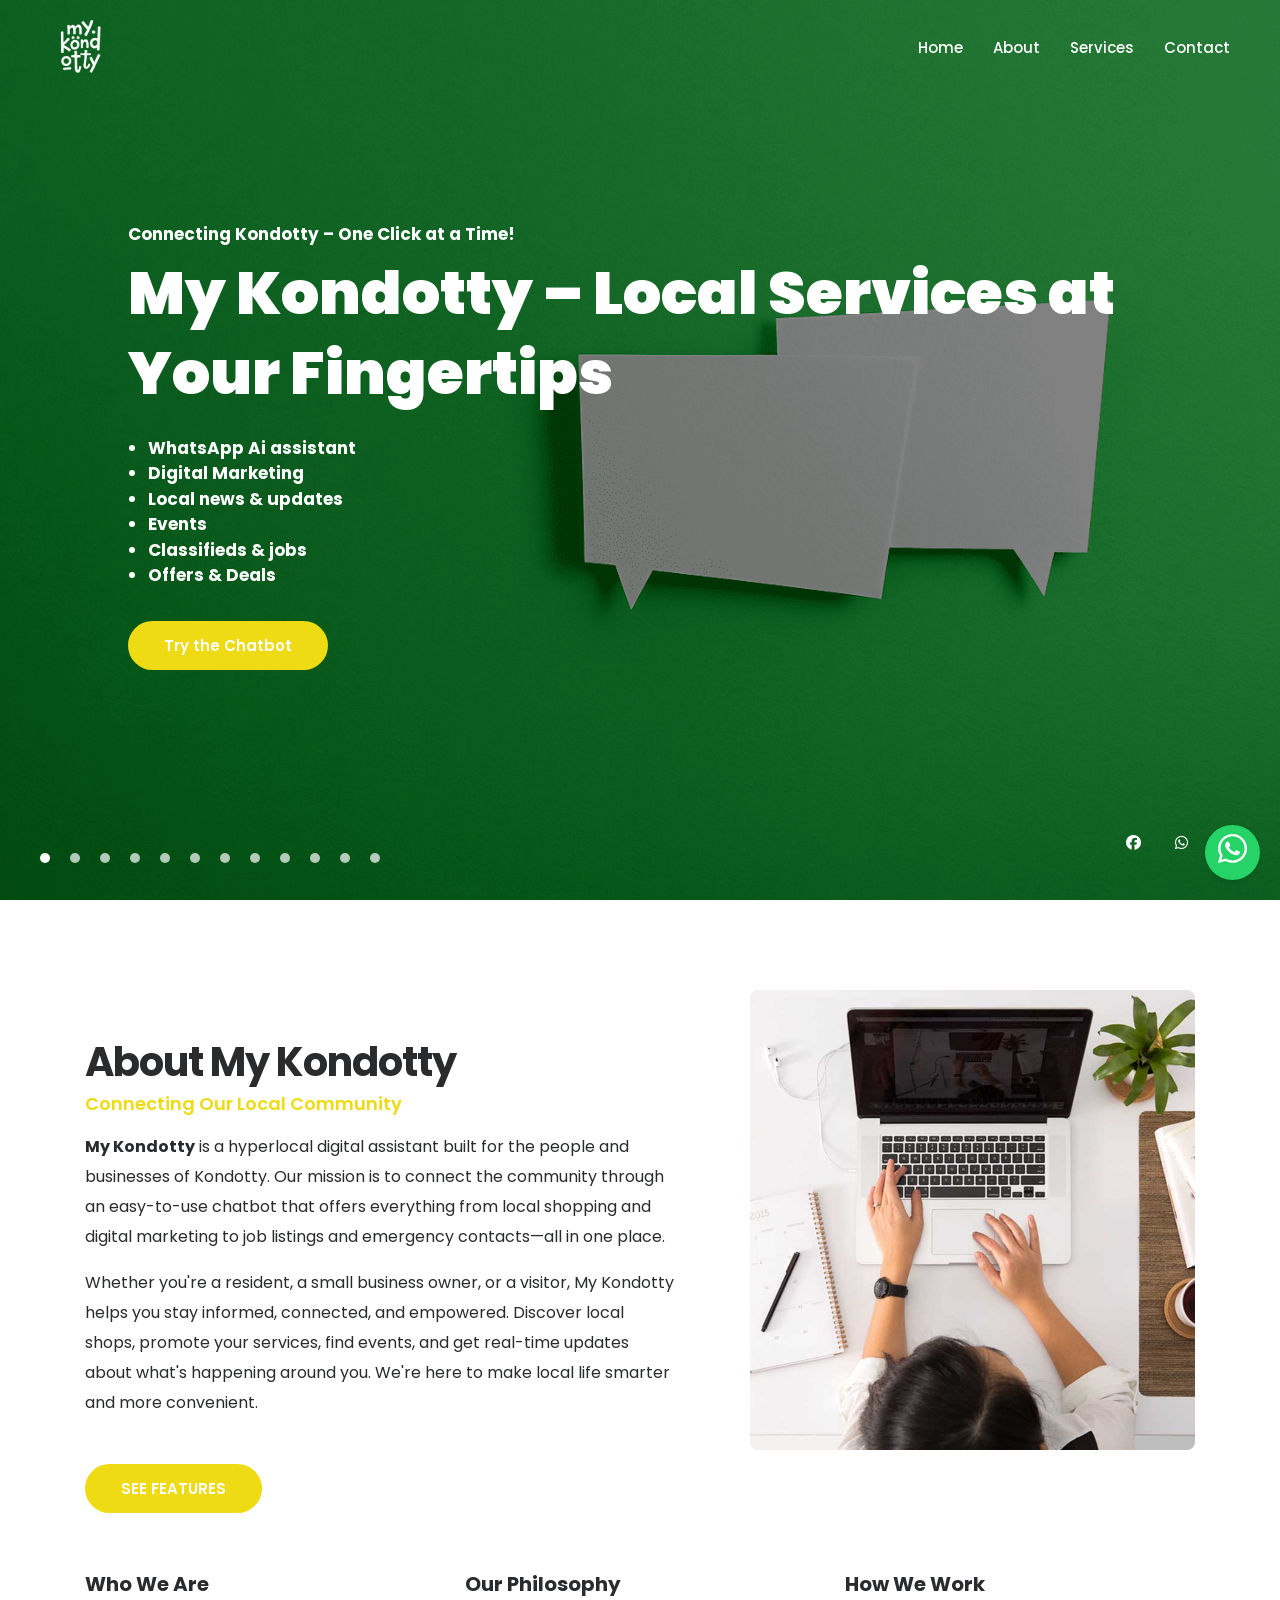
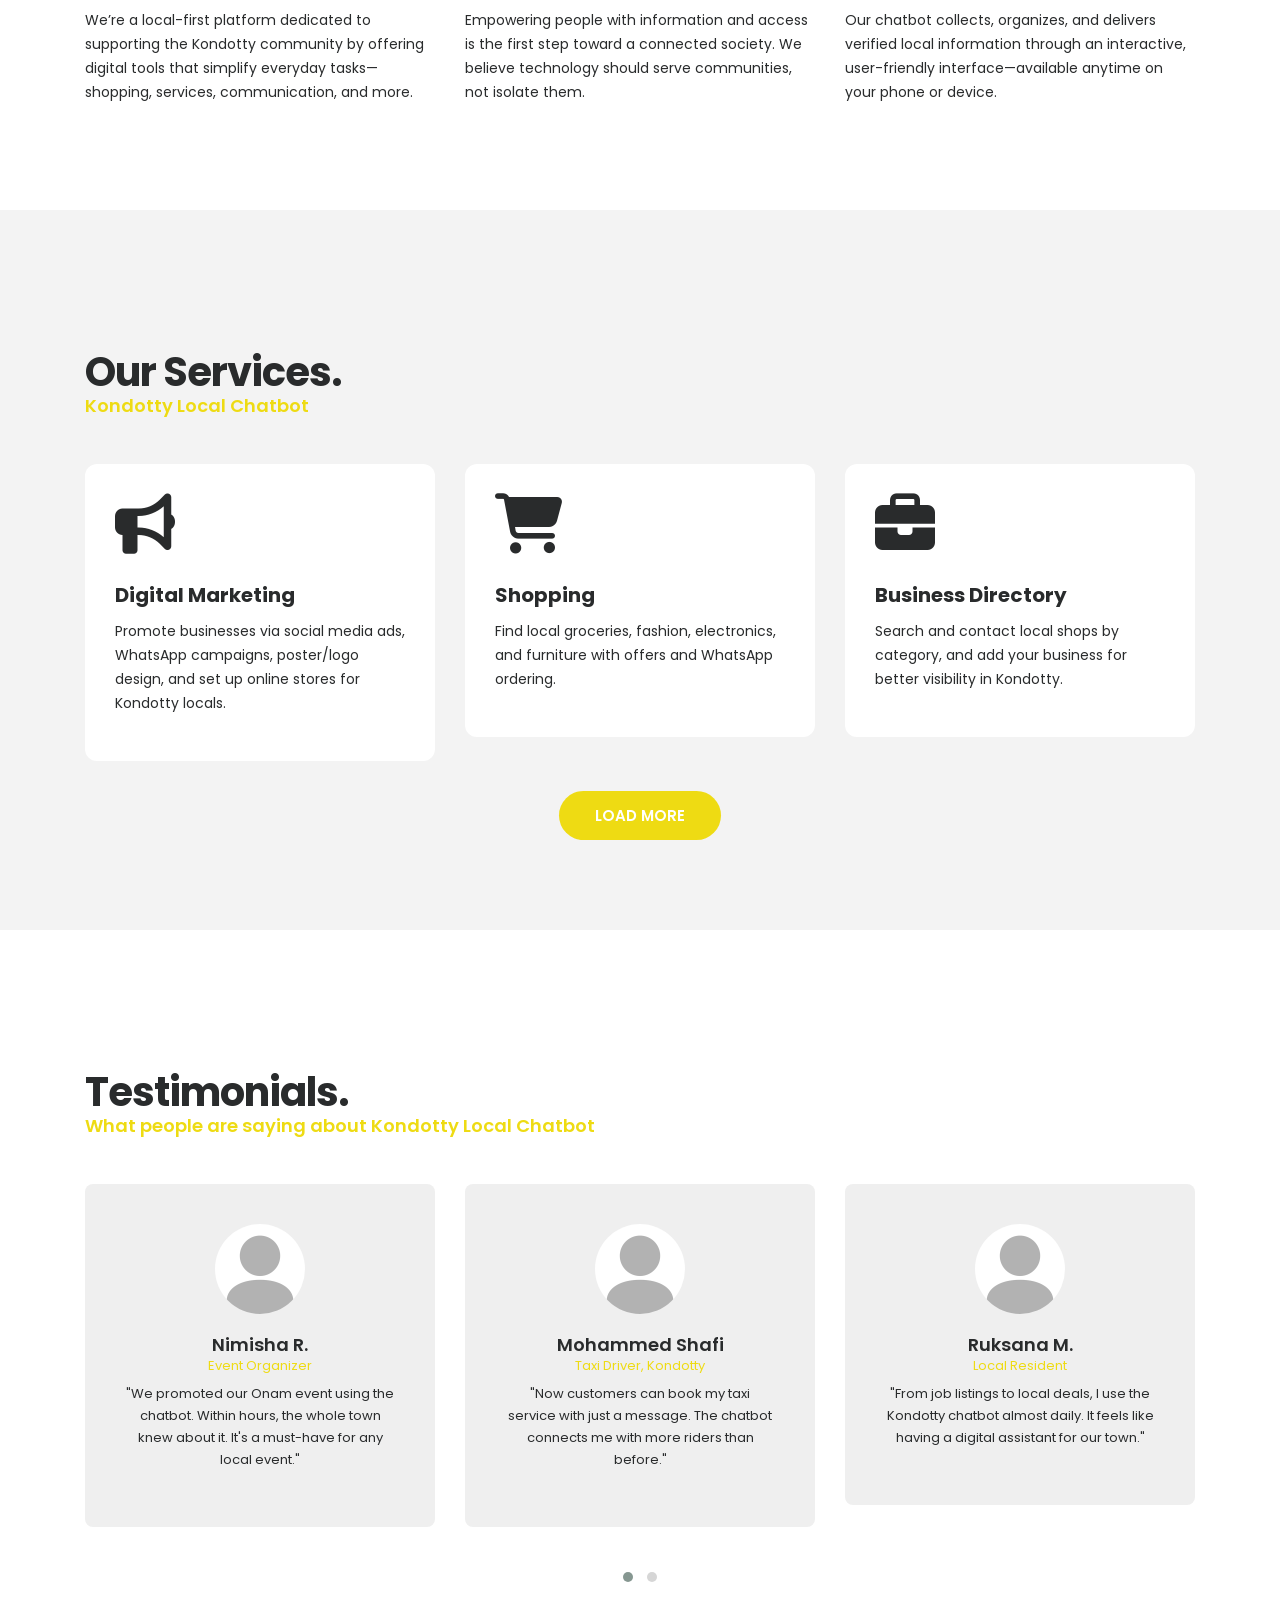
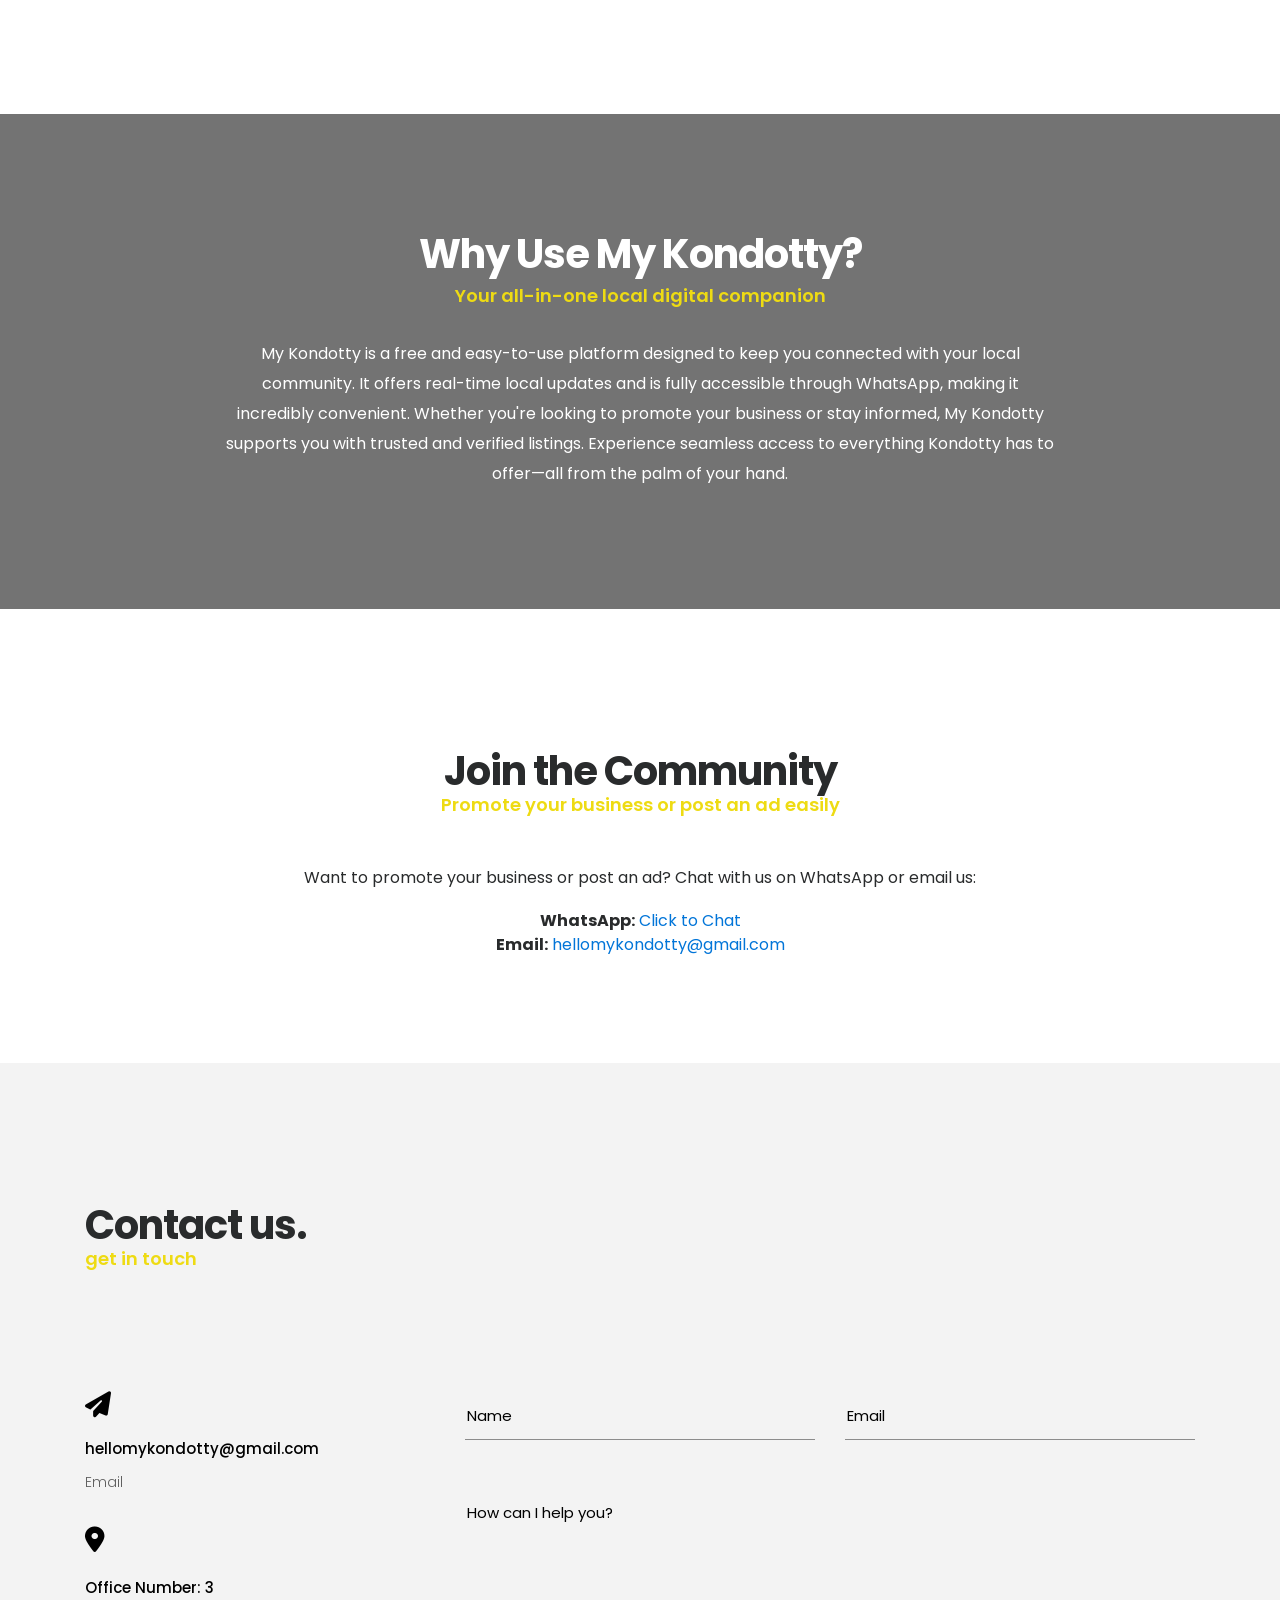
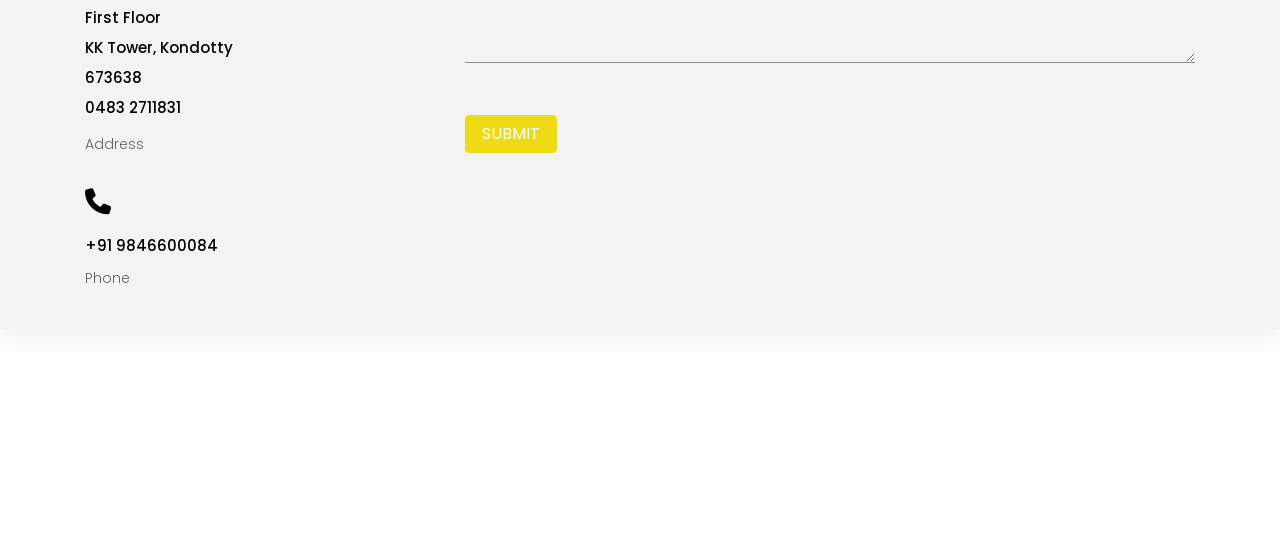
==== commit 485f11d3: "up" ====
--- a/index.html
+++ b/index.html
@@ -12,14 +12,14 @@
   <meta property="og:url" content="https://www.mykondotty.com/" />
   <meta property="og:title" content="MyKondotty – Your Local Hub for Shopping, Services & More" />
   <meta property="og:description" content="MyKondotty is your all-in-one local platform for shopping, services, classifieds, taxi booking, events, and emergency contacts in Kondotty, Malappuram." />
-  <meta property="og:image" content="https://www.mykondotty.com/images/social-preview.jpg" />
+  <meta property="og:image" content="https://www.mykondotty.com/img/social-preview.jpg" />
 
   <!-- Twitter -->
   <meta property="twitter:card" content="summary_large_image" />
   <meta property="twitter:url" content="https://www.mykondotty.com/" />
   <meta property="twitter:title" content="MyKondotty – Your Local Hub for Shopping, Services & More" />
   <meta property="twitter:description" content="MyKondotty is your all-in-one local platform for shopping, services, classifieds, taxi booking, events, and emergency contacts in Kondotty, Malappuram." />
-  <meta property="twitter:image" content="https://www.mykondotty.com/images/social-preview.jpg" />
+  <meta property="twitter:image" content="https://www.mykondotty.com/img/social-preview.jpg" />
 
 
 <!-- Meta Tags Generated with https://metatags.io -->
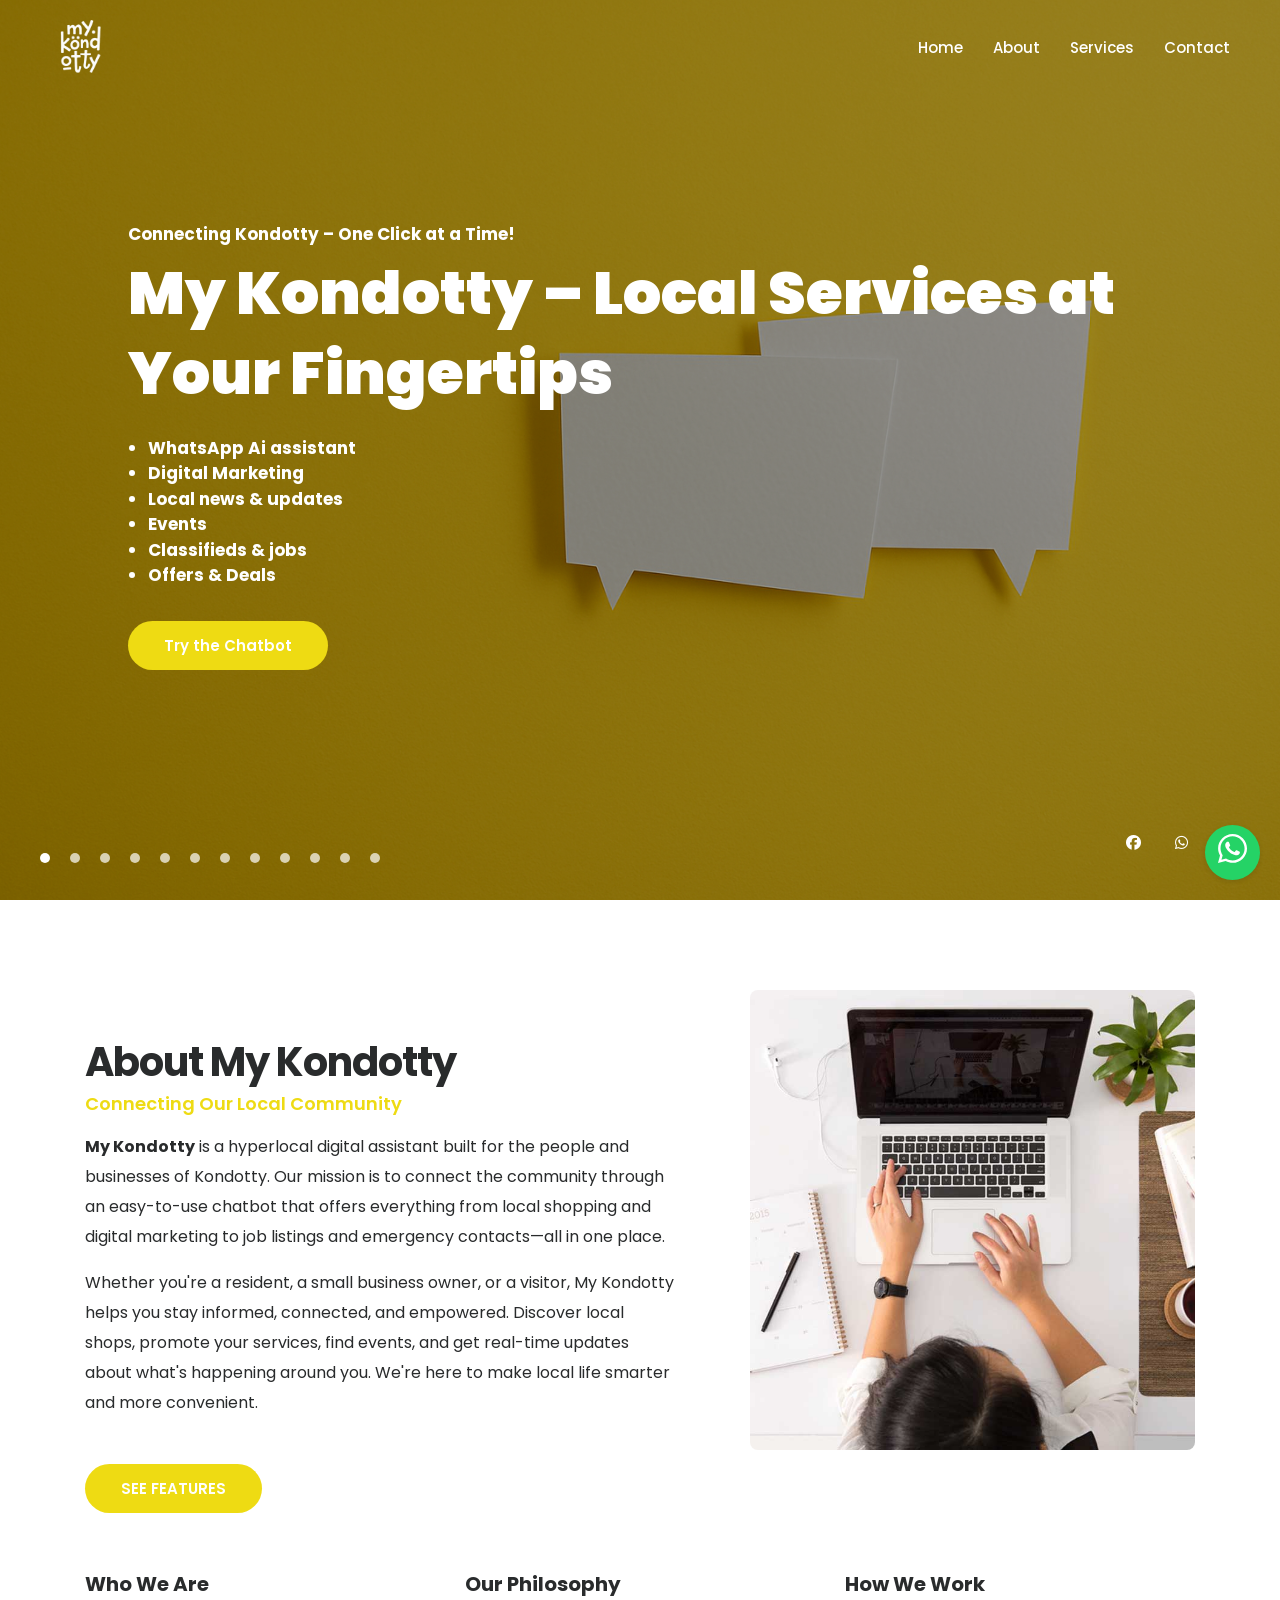
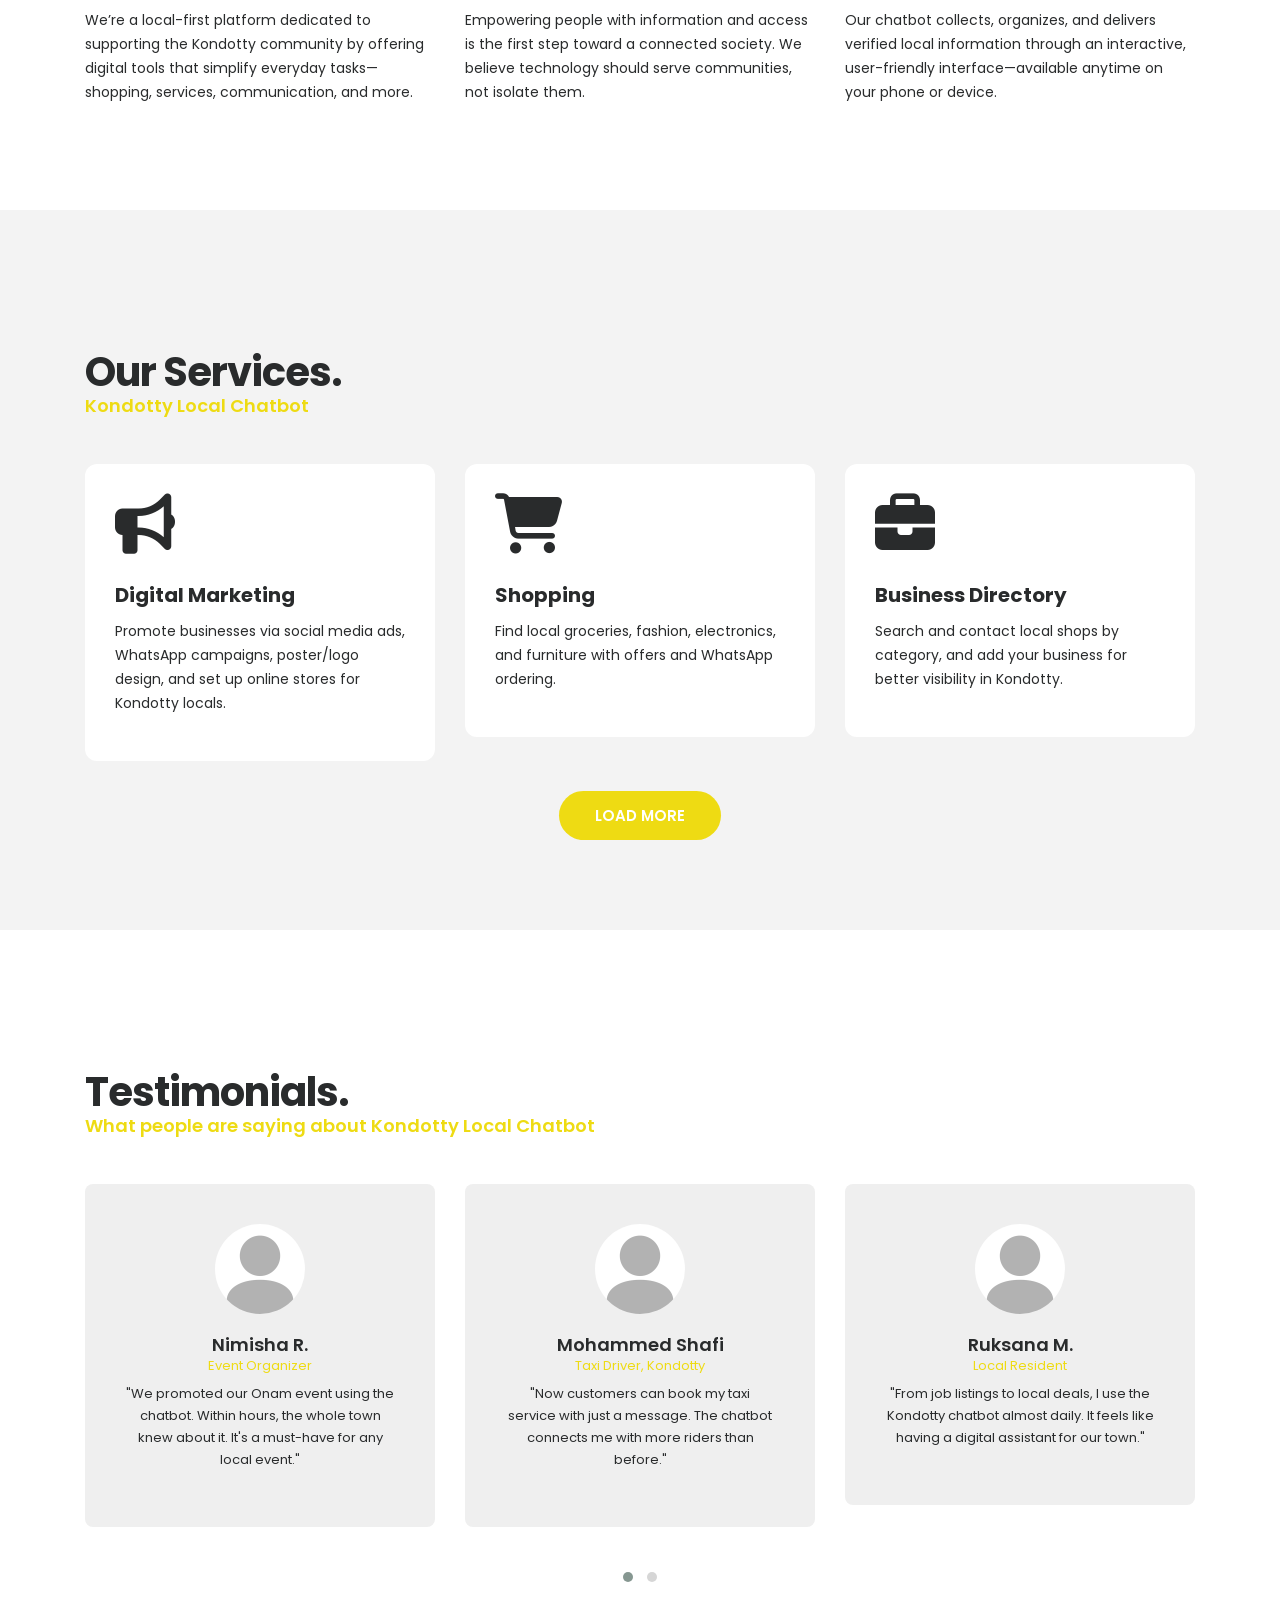
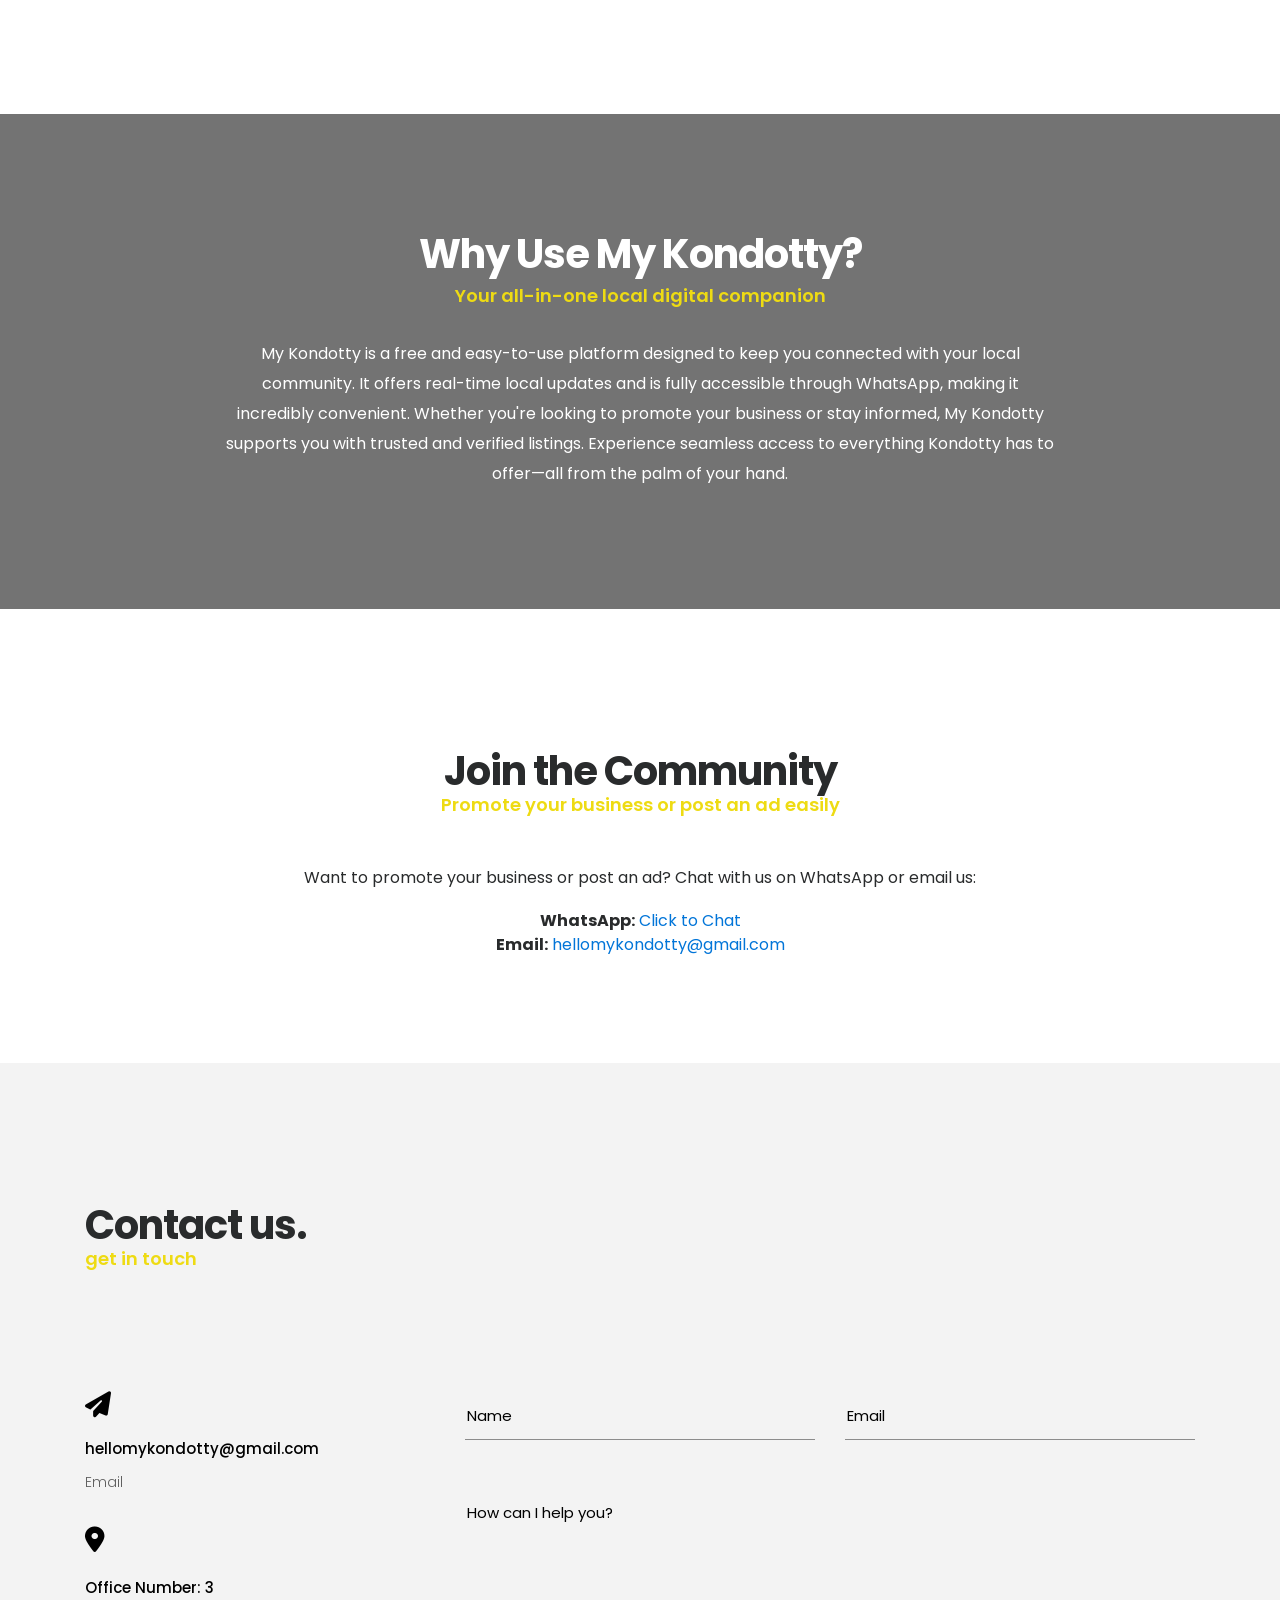
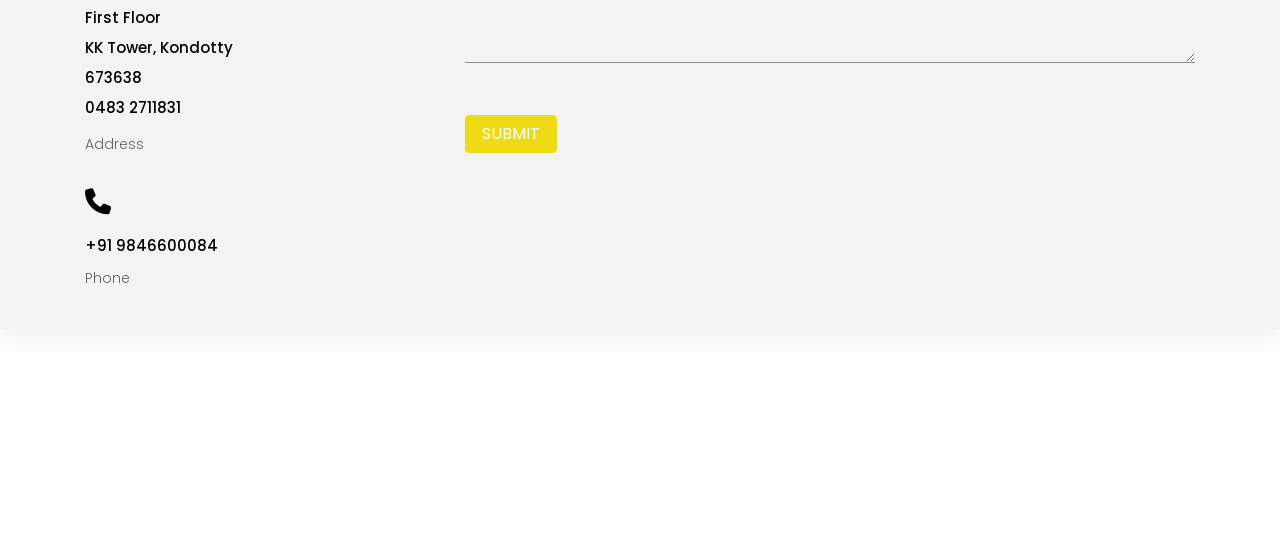
==== commit 5a15b30b: "up" ====
--- a/index.html
+++ b/index.html
@@ -5,20 +5,20 @@
     <!-- Primary Meta Tags -->
   <title>MyKondotty – Your Local Hub for Shopping, Services & More</title>
   <meta name="title" content="MyKondotty – Your Local Hub for Shopping, Services & More" />
-  <meta name="description" content="MyKondotty is your all-in-one local platform for shopping, services, classifieds, taxi booking, events, and emergency contacts in Kondotty, Malappuram." />
+  <meta name="description" content="My Kondotty is you all in one Ai WhatsApp chatbot platform for shopping ….." />
 
   <!-- Open Graph / Facebook -->
   <meta property="og:type" content="website" />
   <meta property="og:url" content="https://www.mykondotty.com/" />
   <meta property="og:title" content="MyKondotty – Your Local Hub for Shopping, Services & More" />
-  <meta property="og:description" content="MyKondotty is your all-in-one local platform for shopping, services, classifieds, taxi booking, events, and emergency contacts in Kondotty, Malappuram." />
+  <meta property="og:description" content="My Kondotty is you all in one Ai WhatsApp chatbot platform for shopping ….." />
   <meta property="og:image" content="https://www.mykondotty.com/img/social-preview.jpg" />
 
   <!-- Twitter -->
   <meta property="twitter:card" content="summary_large_image" />
   <meta property="twitter:url" content="https://www.mykondotty.com/" />
   <meta property="twitter:title" content="MyKondotty – Your Local Hub for Shopping, Services & More" />
-  <meta property="twitter:description" content="MyKondotty is your all-in-one local platform for shopping, services, classifieds, taxi booking, events, and emergency contacts in Kondotty, Malappuram." />
+  <meta property="twitter:description" content="My Kondotty is you all in one Ai WhatsApp chatbot platform for shopping ….." />
   <meta property="twitter:image" content="https://www.mykondotty.com/img/social-preview.jpg" />
 
 
